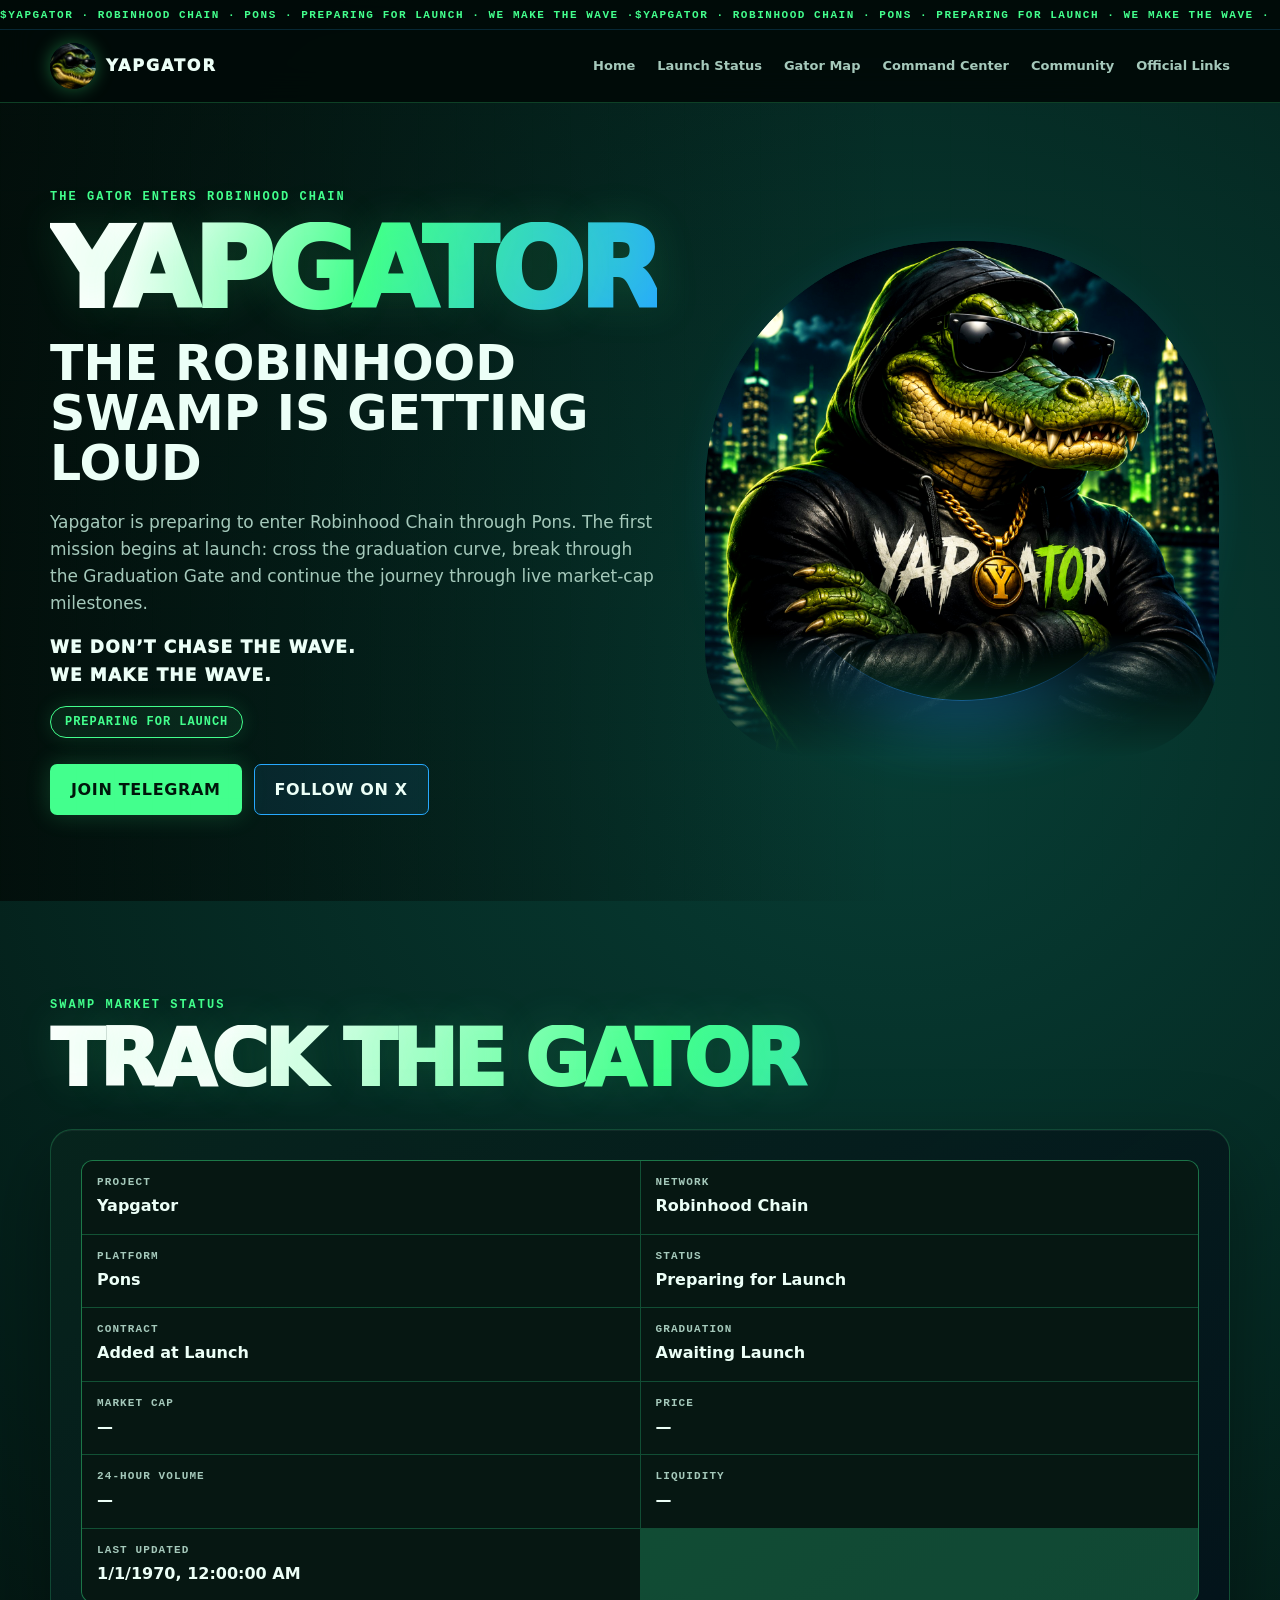
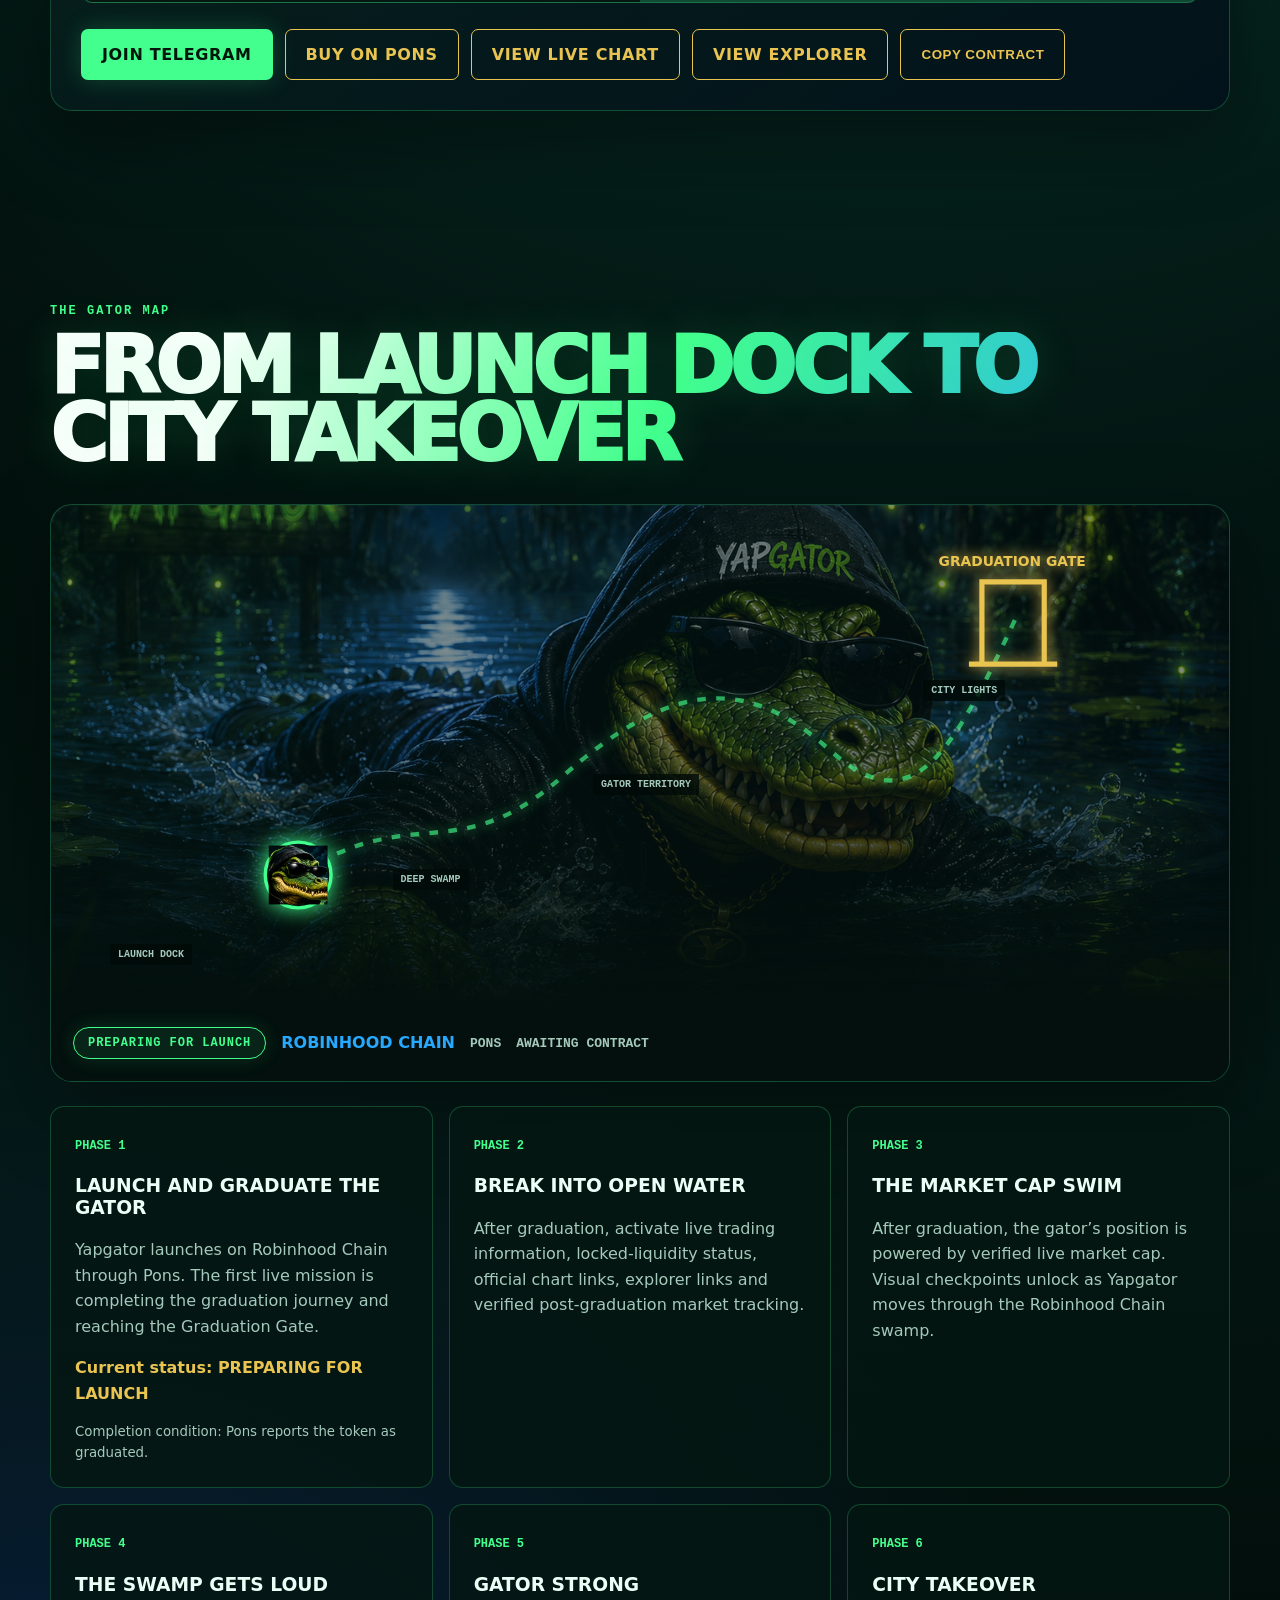
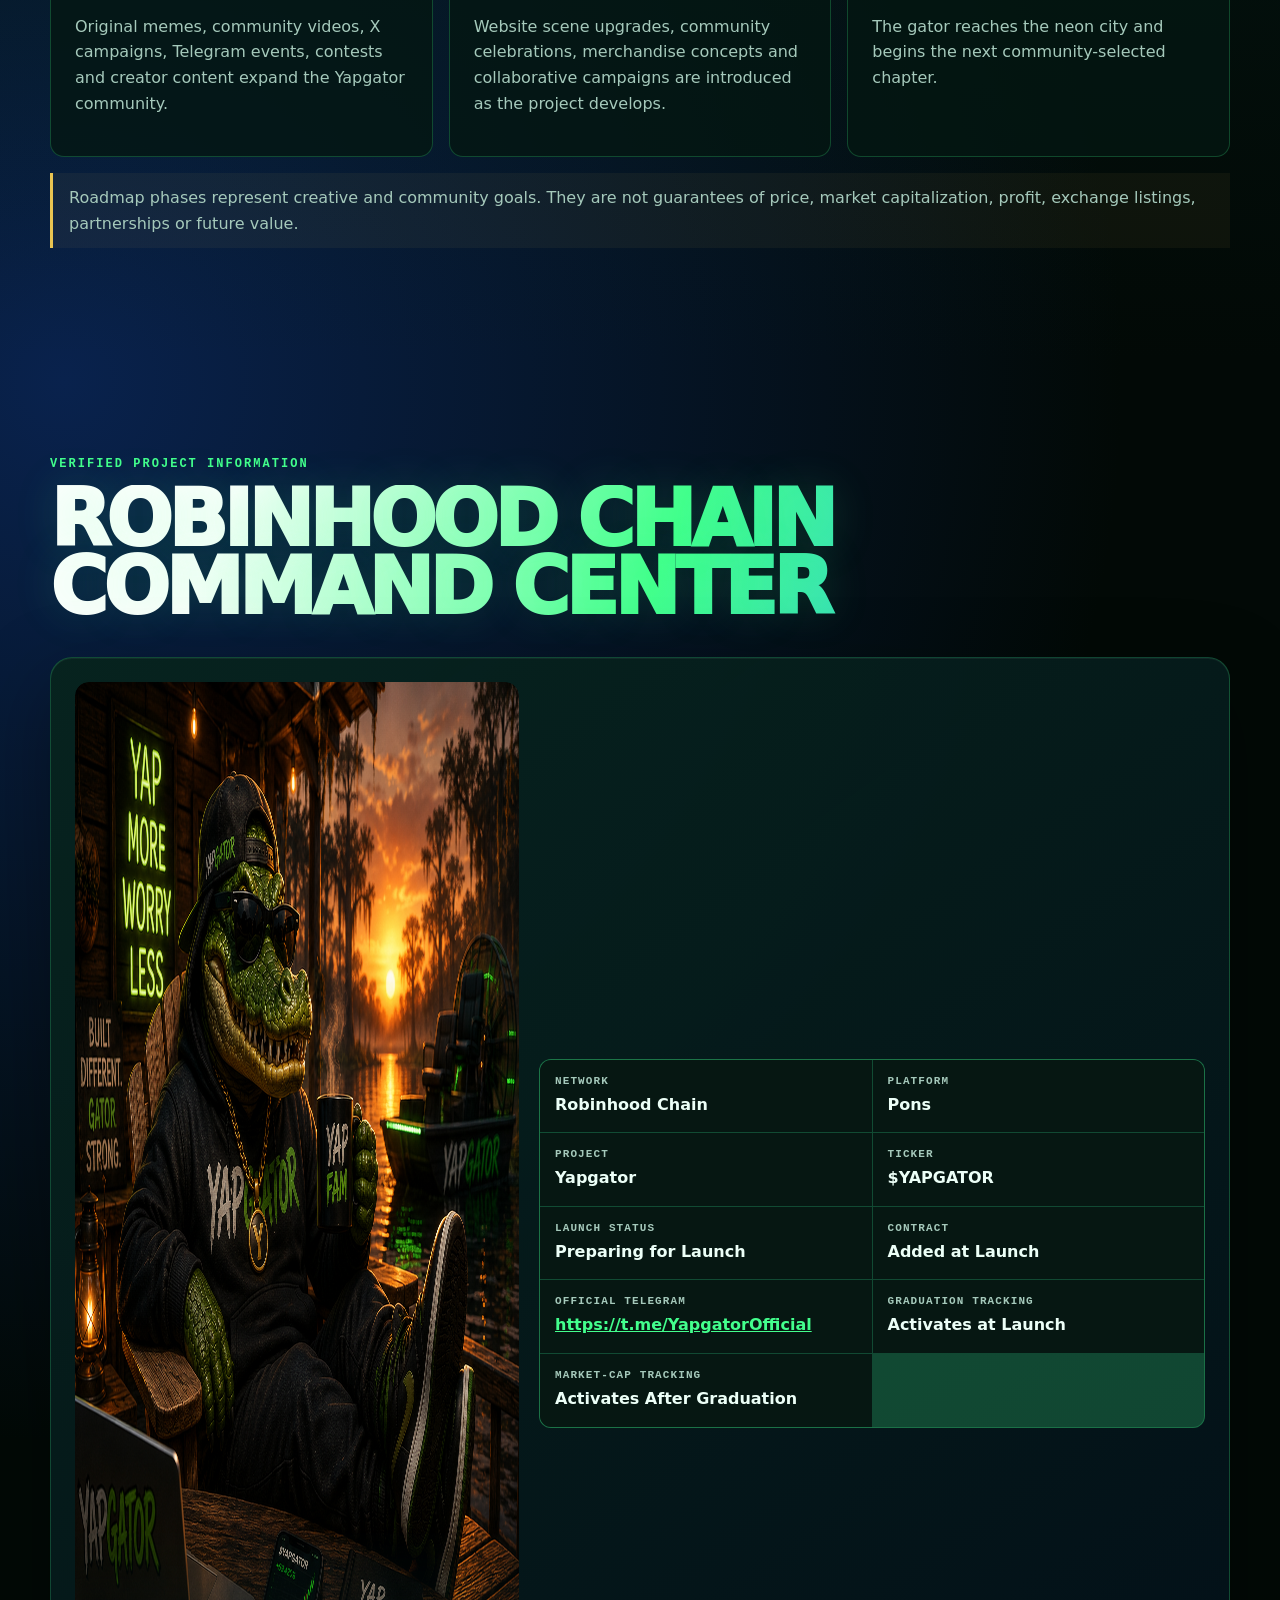
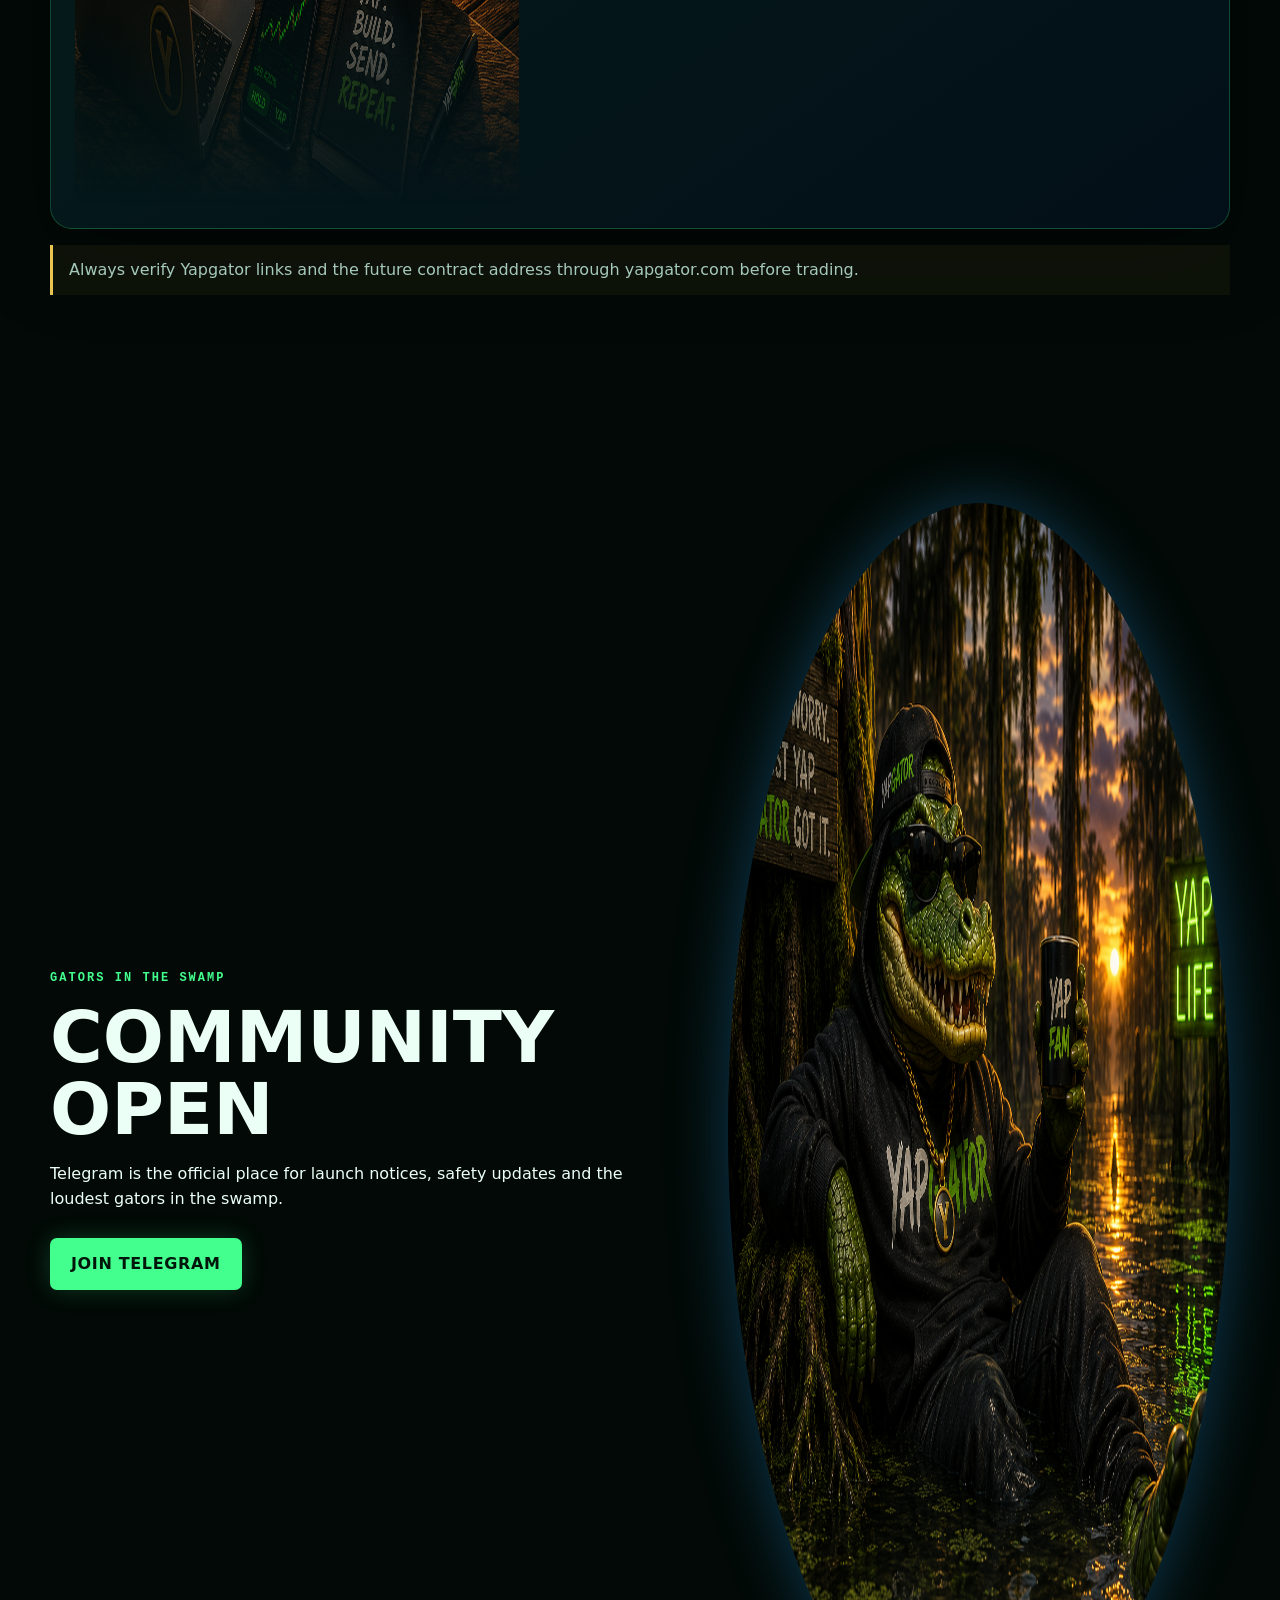
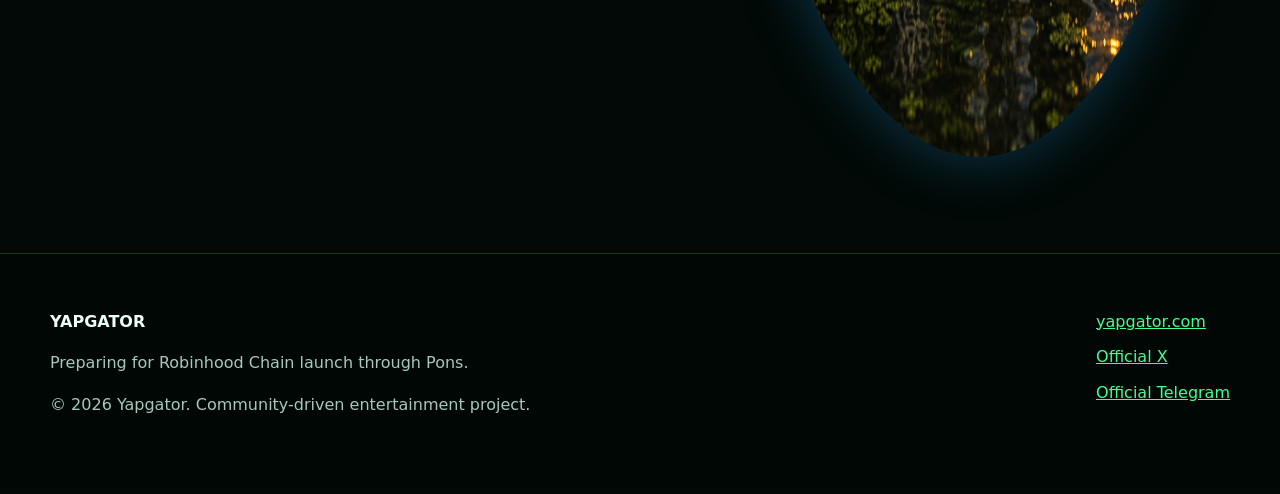
==== index.html @ 6e5875f8 "Prepare Yapgator for Robinhood Chain launch" ====
<!doctype html>
<html lang="en">
<head>
  <meta charset="utf-8">
  <meta name="viewport" content="width=device-width,initial-scale=1,viewport-fit=cover">
  <title>YAPGATOR | Preparing for Robinhood Chain</title>
  <meta name="description" content="Yapgator is preparing to enter Robinhood Chain through Pons. Join the official community and track launch status at yapgator.com.">
  <meta name="theme-color" content="#03130f">
  <link rel="canonical" href="https://yapgator.com/">
  <meta property="og:title" content="YAPGATOR | The Robinhood Swamp Is Getting Loud">
  <meta property="og:description" content="Preparing for Robinhood Chain launch through Pons.">
  <meta property="og:url" content="https://yapgator.com/">
  <meta property="og:image" content="https://yapgator.com/assets/images/yapgator-hero.jpg">
  <meta property="og:type" content="website">
  <meta name="twitter:card" content="summary_large_image">
  <meta name="twitter:image" content="https://yapgator.com/assets/images/yapgator-hero.jpg">
  <link rel="icon" href="assets/images/app-icon-192.png" sizes="192x192">
  <link rel="apple-touch-icon" href="assets/images/apple-touch-icon.png">
  <link rel="manifest" href="site.webmanifest">
  <link rel="stylesheet" href="assets/css/styles.css?v=20">
  <script type="application/ld+json">{"@context":"https://schema.org","@type":"WebSite","name":"Yapgator","url":"https://yapgator.com/","sameAs":["https://x.com/YAPGAT0R","https://t.me/YapgatorOfficial"]}</script>
</head>
<body>
  <a class="skip-link" href="#main">Skip to content</a>
  <header class="site-header">
    <div class="ticker" aria-hidden="true"><span>$YAPGATOR · ROBINHOOD CHAIN · PONS · PREPARING FOR LAUNCH · WE MAKE THE WAVE · </span><span>$YAPGATOR · ROBINHOOD CHAIN · PONS · PREPARING FOR LAUNCH · WE MAKE THE WAVE · </span></div>
    <nav class="nav shell" aria-label="Primary navigation">
      <a class="brand" href="#home"><img src="assets/images/app-icon-192.png" width="46" height="46" alt=""><span>YAPGATOR</span></a>
      <button class="menu-toggle" type="button" aria-controls="menu" aria-expanded="false"><span></span><span></span><span></span><b class="sr-only">Menu</b></button>
      <div class="nav-links" id="menu">
        <a href="#home">Home</a><a href="#launch-status">Launch Status</a><a href="#gator-map">Gator Map</a><a href="#command-center">Command Center</a><a href="#community">Community</a><a href="#official-links">Official Links</a>
      </div>
    </nav>
  </header>

  <main id="main">
    <section class="hero" id="home">
      <div class="shell hero-grid">
        <div class="hero-copy reveal">
          <p class="eyebrow">THE GATOR ENTERS ROBINHOOD CHAIN</p>
          <h1>YAPGATOR</h1>
          <h2>THE ROBINHOOD SWAMP IS GETTING LOUD</h2>
          <p>Yapgator is preparing to enter Robinhood Chain through Pons. The first mission begins at launch: cross the graduation curve, break through the Graduation Gate and continue the journey through live market-cap milestones.</p>
          <p class="tagline">WE DON’T CHASE THE WAVE.<br>WE MAKE THE WAVE.</p>
          <span class="status-badge">PREPARING FOR LAUNCH</span>
          <div class="actions"><a class="button primary" data-link="telegramPublicUrl">JOIN TELEGRAM</a><a class="button secondary" data-link="xUrl">FOLLOW ON X</a></div>
        </div>
        <figure class="hero-art reveal"><div class="halo"></div><img src="assets/images/yapgator-hero.jpg" width="1536" height="1536" alt="Yapgator mascot in a neon nighttime swamp"></figure>
      </div>
    </section>

    <section class="section" id="launch-status">
      <div class="shell">
        <div class="section-title"><p class="eyebrow">SWAMP MARKET STATUS</p><h2>TRACK THE GATOR</h2></div>
        <div class="market-panel panel">
          <dl class="data-grid">
            <div><dt>Project</dt><dd data-value="projectName">Yapgator</dd></div><div><dt>Network</dt><dd data-value="networkName">Robinhood Chain</dd></div>
            <div><dt>Platform</dt><dd data-value="platformName">Pons</dd></div><div><dt>Status</dt><dd data-market="status">Preparing for Launch</dd></div>
            <div><dt>Contract</dt><dd data-market="contract">Added at Launch</dd></div><div><dt>Graduation</dt><dd data-market="graduation">Awaiting Launch</dd></div>
            <div><dt>Market Cap</dt><dd data-market="marketCap">—</dd></div><div><dt>Price</dt><dd data-market="price">—</dd></div>
            <div><dt>24-Hour Volume</dt><dd data-market="volume">—</dd></div><div><dt>Liquidity</dt><dd data-market="liquidity">—</dd></div>
            <div><dt>Last Updated</dt><dd data-market="updated">Pre-Launch Configuration</dd></div>
          </dl>
          <div class="actions"><a class="button primary" data-link="telegramPublicUrl">JOIN TELEGRAM</a><a class="button future" data-action="buy" hidden>BUY ON PONS</a><a class="button future" data-action="chart" hidden>VIEW LIVE CHART</a><a class="button future" data-action="explorer" hidden>VIEW EXPLORER</a><button class="button future" data-action="copy" hidden>COPY CONTRACT</button></div>
        </div>
      </div>
    </section>

    <section class="section map-section" id="gator-map">
      <div class="shell"><div class="section-title"><p class="eyebrow">THE GATOR MAP</p><h2>FROM LAUNCH DOCK TO CITY TAKEOVER</h2></div>
        <div class="journey panel" data-journey>
          <div class="journey-scene">
            <img src="assets/images/yapgator-roadmap.png" width="1402" height="1122" alt="Neon swamp route toward the city">
            <svg viewBox="0 0 1000 520" aria-label="Yapgator launch journey"><path class="route" data-route d="M75 420 C230 300 280 400 410 285 S625 170 720 255 S860 260 935 100"/><g class="traveler" data-gator><circle r="38"/><image href="assets/images/app-icon-192.png" x="-34" y="-34" width="68" height="68"/></g><g class="gate"><path d="M895 155V60h72v95M880 155h102"/><text x="930" y="42">GRADUATION GATE</text></g></svg>
            <div class="checkpoint dock">LAUNCH DOCK</div><div class="checkpoint deep">DEEP SWAMP</div><div class="checkpoint territory">GATOR TERRITORY</div><div class="checkpoint lights">CITY LIGHTS</div>
          </div>
          <div class="journey-status"><span class="status-badge" data-journey-status>PREPARING FOR LAUNCH</span><strong data-journey-mode>ROBINHOOD CHAIN</strong><span data-journey-platform>PONS</span><span data-journey-detail>AWAITING CONTRACT</span><span data-journey-updated></span></div>
        </div>
        <div class="roadmap-grid">
          <article><span>PHASE 1</span><h3>LAUNCH AND GRADUATE THE GATOR</h3><p>Yapgator launches on Robinhood Chain through Pons. The first live mission is completing the graduation journey and reaching the Graduation Gate.</p><b>Current status: PREPARING FOR LAUNCH</b><small>Completion condition: Pons reports the token as graduated.</small></article>
          <article><span>PHASE 2</span><h3>BREAK INTO OPEN WATER</h3><p>After graduation, activate live trading information, locked-liquidity status, official chart links, explorer links and verified post-graduation market tracking.</p></article>
          <article><span>PHASE 3</span><h3>THE MARKET CAP SWIM</h3><p>After graduation, the gator’s position is powered by verified live market cap. Visual checkpoints unlock as Yapgator moves through the Robinhood Chain swamp.</p></article>
          <article><span>PHASE 4</span><h3>THE SWAMP GETS LOUD</h3><p>Original memes, community videos, X campaigns, Telegram events, contests and creator content expand the Yapgator community.</p></article>
          <article><span>PHASE 5</span><h3>GATOR STRONG</h3><p>Website scene upgrades, community celebrations, merchandise concepts and collaborative campaigns are introduced as the project develops.</p></article>
          <article><span>PHASE 6</span><h3>CITY TAKEOVER</h3><p>The gator reaches the neon city and begins the next community-selected chapter.</p></article>
        </div>
        <p class="disclaimer">Roadmap phases represent creative and community goals. They are not guarantees of price, market capitalization, profit, exchange listings, partnerships or future value.</p>
      </div>
    </section>

    <section class="section" id="command-center"><div class="shell"><div class="section-title"><p class="eyebrow">VERIFIED PROJECT INFORMATION</p><h2>ROBINHOOD CHAIN COMMAND CENTER</h2></div>
      <div class="command panel"><img src="assets/images/yapgator-market.png" width="1402" height="1122" alt="Yapgator command center"><dl class="data-grid"><div><dt>Network</dt><dd>Robinhood Chain</dd></div><div><dt>Platform</dt><dd>Pons</dd></div><div><dt>Project</dt><dd>Yapgator</dd></div><div><dt>Ticker</dt><dd>$YAPGATOR</dd></div><div><dt>Launch Status</dt><dd>Preparing for Launch</dd></div><div><dt>Contract</dt><dd>Added at Launch</dd></div><div><dt>Official Telegram</dt><dd><a data-link="telegramPublicUrl">https://t.me/YapgatorOfficial</a></dd></div><div><dt>Graduation Tracking</dt><dd>Activates at Launch</dd></div><div><dt>Market-Cap Tracking</dt><dd>Activates After Graduation</dd></div></dl></div>
      <p class="security">Always verify Yapgator links and the future contract address through yapgator.com before trading.</p></div></section>

    <section class="section community" id="community"><div class="shell community-grid"><div><p class="eyebrow">GATORS IN THE SWAMP</p><h2 data-community-stat>COMMUNITY OPEN</h2><p>Telegram is the official place for launch notices, safety updates and the loudest gators in the swamp.</p><div class="actions"><a class="button primary" data-link="telegramPublicUrl">JOIN TELEGRAM</a></div></div><img src="assets/images/yapgator-community.png" width="1254" height="1254" alt="Yapgator community artwork"></div></section>
  </main>

  <footer id="official-links"><div class="shell footer-grid"><div><strong>YAPGATOR</strong><p>Preparing for Robinhood Chain launch through Pons.</p><p>© <span data-year></span> Yapgator. Community-driven entertainment project.</p></div><nav aria-label="Official links"><a href="https://yapgator.com">yapgator.com</a><a data-link="xUrl">Official X</a><a data-link="telegramPublicUrl">Official Telegram</a></nav></div></footer>
  <script src="assets/js/config.js?v=20"></script><script src="assets/js/app.js?v=20"></script>
</body>
</html>
---- assets/css/styles.css ----
:root{--ink:#ecfff7;--muted:#a5c9bb;--green:#43ff8d;--blue:#27a9ff;--gold:#e9c451;--night:#020906;--panel:rgba(5,27,21,.9);--line:rgba(67,255,141,.22);--max:1180px}*{box-sizing:border-box}html{scroll-behavior:smooth;scroll-padding-top:108px}body{margin:0;background:radial-gradient(circle at 70% 10%,#073e35 0,transparent 29%),radial-gradient(circle at 5% 52%,#09224d 0,transparent 28%),var(--night);color:var(--ink);font-family:Inter,ui-sans-serif,system-ui,-apple-system,Segoe UI,sans-serif;line-height:1.6;overflow-x:hidden}body:before{content:"";position:fixed;inset:0;pointer-events:none;opacity:.32;background-image:linear-gradient(rgba(39,169,255,.025) 1px,transparent 1px),linear-gradient(90deg,rgba(67,255,141,.025) 1px,transparent 1px);background-size:38px 38px}.shell{width:min(calc(100% - 40px),var(--max));margin-inline:auto}.skip-link{position:fixed;z-index:99;top:-100px;left:15px;background:var(--green);color:#00160b;padding:12px}.skip-link:focus{top:10px}.site-header{position:sticky;top:0;z-index:50;background:rgba(1,9,7,.92);backdrop-filter:blur(16px);border-bottom:1px solid var(--line)}.ticker{height:30px;display:flex;overflow:hidden;color:var(--green);font:700 11px/30px ui-monospace,monospace;letter-spacing:.14em;white-space:nowrap;border-bottom:1px solid rgba(39,169,255,.18)}.ticker span{min-width:max-content;animation:ticker 25s linear infinite}.nav{min-height:72px;display:flex;align-items:center;justify-content:space-between}.brand{display:flex;align-items:center;gap:10px;color:var(--ink);text-decoration:none;font-weight:950;letter-spacing:.12em}.brand img{border-radius:50%;box-shadow:0 0 18px rgba(67,255,141,.35)}.nav-links{display:flex;align-items:center;gap:22px}.nav-links a{color:var(--muted);font-size:13px;font-weight:800;text-decoration:none}.nav-links a:hover,.nav-links a:focus{color:var(--green)}.menu-toggle{display:none;background:none;border:0;padding:13px}.menu-toggle span{display:block;width:25px;height:2px;margin:5px;background:var(--green)}.hero{min-height:calc(100vh - 102px);display:grid;align-items:center;padding:72px 0;background:linear-gradient(90deg,rgba(2,9,6,.75),transparent 70%)}.hero-grid{display:grid;grid-template-columns:1.02fr .98fr;align-items:center;gap:48px}.hero h1,.section-title h2{margin:.15em 0;font-size:clamp(52px,9vw,110px);line-height:.88;letter-spacing:-.055em;font-weight:1000;background:linear-gradient(110deg,#fff 15%,var(--green) 52%,var(--blue));background-clip:text;color:transparent;text-shadow:0 0 44px rgba(67,255,141,.15)}.hero h2{font-size:clamp(25px,4vw,49px);line-height:1.02;margin:20px 0;max-width:760px}.hero p{max-width:710px;color:var(--muted);font-size:17px}.eyebrow{margin:0;color:var(--green)!important;font:900 12px/1.4 ui-monospace,monospace!important;letter-spacing:.17em}.tagline{font-weight:1000;color:var(--ink)!important;letter-spacing:.07em}.status-badge{display:inline-flex;padding:8px 14px;border:1px solid var(--green);border-radius:99px;color:var(--green);background:rgba(67,255,141,.08);font:900 12px ui-monospace,monospace;letter-spacing:.08em;box-shadow:0 0 20px rgba(67,255,141,.14)}.actions{display:flex;flex-wrap:wrap;gap:12px;margin-top:26px}.button{min-height:48px;display:inline-flex;align-items:center;justify-content:center;padding:12px 20px;border-radius:7px;border:1px solid var(--line);font-weight:900;letter-spacing:.04em;text-decoration:none;cursor:pointer}.primary{background:var(--green);color:#00160b;box-shadow:0 0 24px rgba(67,255,141,.2)}.secondary{color:var(--ink);border-color:var(--blue);background:rgba(39,169,255,.1)}.future{color:var(--gold);border-color:var(--gold);background:transparent}.hero-art{position:relative;margin:0}.hero-art img{position:relative;width:100%;height:auto;aspect-ratio:1;border-radius:48% 48% 20% 20%;object-fit:cover;mask-image:linear-gradient(#000 76%,transparent);filter:saturate(1.08) contrast(1.05)}.halo{position:absolute;inset:12%;border:1px solid var(--blue);border-radius:50%;box-shadow:0 0 80px var(--blue),inset 0 0 60px rgba(67,255,141,.2);animation:pulse 4s ease-in-out infinite}.section{padding:96px 0}.section-title{margin-bottom:35px}.section-title h2{font-size:clamp(38px,7vw,78px)}.panel{background:linear-gradient(145deg,rgba(7,36,29,.94),rgba(3,17,27,.9));border:1px solid var(--line);border-radius:22px;box-shadow:0 28px 80px rgba(0,0,0,.35),inset 0 1px rgba(255,255,255,.05)}.market-panel{padding:30px}.data-grid{margin:0;display:grid;grid-template-columns:repeat(2,1fr);gap:1px;background:var(--line);border:1px solid var(--line);border-radius:12px;overflow:hidden}.data-grid div{padding:15px;background:#061712;min-width:0}.data-grid dt{color:var(--muted);font:700 11px ui-monospace,monospace;text-transform:uppercase;letter-spacing:.1em}.data-grid dd{margin:5px 0 0;font-weight:850;overflow-wrap:anywhere}.data-grid a{color:var(--green)}.map-section{background:linear-gradient(180deg,transparent,rgba(5,34,29,.55),transparent)}.journey{overflow:hidden}.journey-scene{position:relative;min-height:500px}.journey-scene>img{position:absolute;width:100%;height:100%;object-fit:cover;opacity:.5}.journey-scene:after{content:"";position:absolute;inset:0;background:linear-gradient(transparent 45%,#03100d)}.journey svg{position:absolute;z-index:2;inset:5%;width:90%;height:90%;overflow:visible}.route{fill:none;stroke:rgba(67,255,141,.62);stroke-width:5;stroke-dasharray:10 12;filter:drop-shadow(0 0 7px var(--green))}.traveler{transition:transform 1.2s cubic-bezier(.2,.8,.2,1);animation:idle 3.5s ease-in-out infinite;filter:drop-shadow(0 0 12px var(--green))}.traveler circle{fill:#031812;stroke:var(--green);stroke-width:4}.gate{fill:none;stroke:var(--gold);stroke-width:6;filter:drop-shadow(0 0 8px var(--gold))}.gate text{fill:var(--gold);stroke:none;text-anchor:middle;font-size:16px;font-weight:900}.journey[data-mode=graduated] .gate{animation:celebrate 1.5s infinite alternate}.checkpoint{position:absolute;z-index:3;padding:5px 8px;background:rgba(0,10,8,.8);color:var(--muted);font:700 10px ui-monospace,monospace}.dock{left:5%;bottom:8%}.deep{left:29%;bottom:23%}.territory{left:46%;bottom:42%}.lights{right:19%;top:35%}.journey-status{position:relative;z-index:4;display:flex;flex-wrap:wrap;align-items:center;gap:15px;padding:22px;background:#03100d}.journey-status strong{color:var(--blue)}.journey-status span:not(.status-badge){color:var(--muted);font:700 13px ui-monospace,monospace}.roadmap-grid{display:grid;grid-template-columns:repeat(3,1fr);gap:16px;margin-top:24px}.roadmap-grid article{padding:24px;background:rgba(4,23,18,.8);border:1px solid var(--line);border-radius:14px}.roadmap-grid span{color:var(--green);font:900 12px ui-monospace,monospace}.roadmap-grid h3{line-height:1.15}.roadmap-grid p,.roadmap-grid small{display:block;color:var(--muted)}.roadmap-grid b{display:block;color:var(--gold);margin:14px 0}.disclaimer,.security{color:var(--muted);border-left:3px solid var(--gold);padding:12px 16px;background:rgba(233,196,81,.05)}.command{display:grid;grid-template-columns:.8fr 1.2fr;gap:20px;padding:24px;align-items:center}.command>img{width:100%;border-radius:14px;mask-image:linear-gradient(#000 75%,transparent)}.community-grid{display:grid;grid-template-columns:1fr .8fr;align-items:center;gap:50px}.community h2{font-size:clamp(35px,7vw,72px);line-height:1;margin:.2em 0}.community img{width:100%;border-radius:50%;filter:drop-shadow(0 0 30px rgba(39,169,255,.3))}footer{padding:55px 0 calc(55px + env(safe-area-inset-bottom));border-top:1px solid var(--line);background:#010705}.footer-grid{display:flex;justify-content:space-between;gap:30px}.footer-grid p{color:var(--muted)}footer nav{display:flex;flex-direction:column;gap:10px}footer a{color:var(--green)}.reveal{opacity:0;transform:translateY(22px);transition:.7s ease}.reveal.visible{opacity:1;transform:none}.sr-only{position:absolute;width:1px;height:1px;overflow:hidden;clip:rect(0,0,0,0)}@keyframes ticker{to{transform:translateX(-100%)}}@keyframes pulse{50%{transform:scale(1.04);opacity:.65}}@keyframes idle{50%{translate:0 -8px;rotate:2deg}}@keyframes celebrate{to{filter:drop-shadow(0 0 20px var(--green)) drop-shadow(0 0 26px var(--gold))}}
@media(max-width:860px){.shell{width:min(calc(100% - 30px),var(--max))}.menu-toggle{display:block}.nav-links{position:absolute;display:none;top:102px;left:0;right:0;padding:18px 20px;background:#03130f;border-bottom:1px solid var(--line);flex-direction:column;align-items:stretch}.nav-links.open{display:flex}.nav-links a{padding:10px}.hero{padding:55px 0}.hero-grid,.command,.community-grid{grid-template-columns:1fr}.hero-art{order:-1;max-width:520px;margin:auto}.roadmap-grid{grid-template-columns:repeat(2,1fr)}.journey-scene{min-height:390px}.command>img{max-height:330px;object-fit:cover}.footer-grid{flex-direction:column}}
@media(max-width:520px){html{scroll-padding-top:98px}.ticker{height:26px;line-height:26px}.nav{min-height:66px}.nav-links{top:92px}.section{padding:68px 0}.hero{min-height:auto;padding-top:30px}.hero-copy h1{font-size:clamp(49px,17vw,75px)}.hero-copy h2{font-size:27px}.hero-copy p{font-size:15px}.hero-art{width:92%}.actions{flex-direction:column}.button{width:100%}.market-panel{padding:15px}.data-grid{grid-template-columns:1fr}.journey-scene{min-height:300px}.journey svg{inset:7% 2%;width:96%;height:86%}.checkpoint{display:none}.journey-status{align-items:flex-start;flex-direction:column}.roadmap-grid{grid-template-columns:1fr}.roadmap-grid article{padding:19px}.command{padding:14px}.footer-grid{font-size:14px}}
@media(prefers-reduced-motion:reduce){*,*:before,*:after{scroll-behavior:auto!important;animation:none!important;transition:none!important}.reveal{opacity:1;transform:none}}
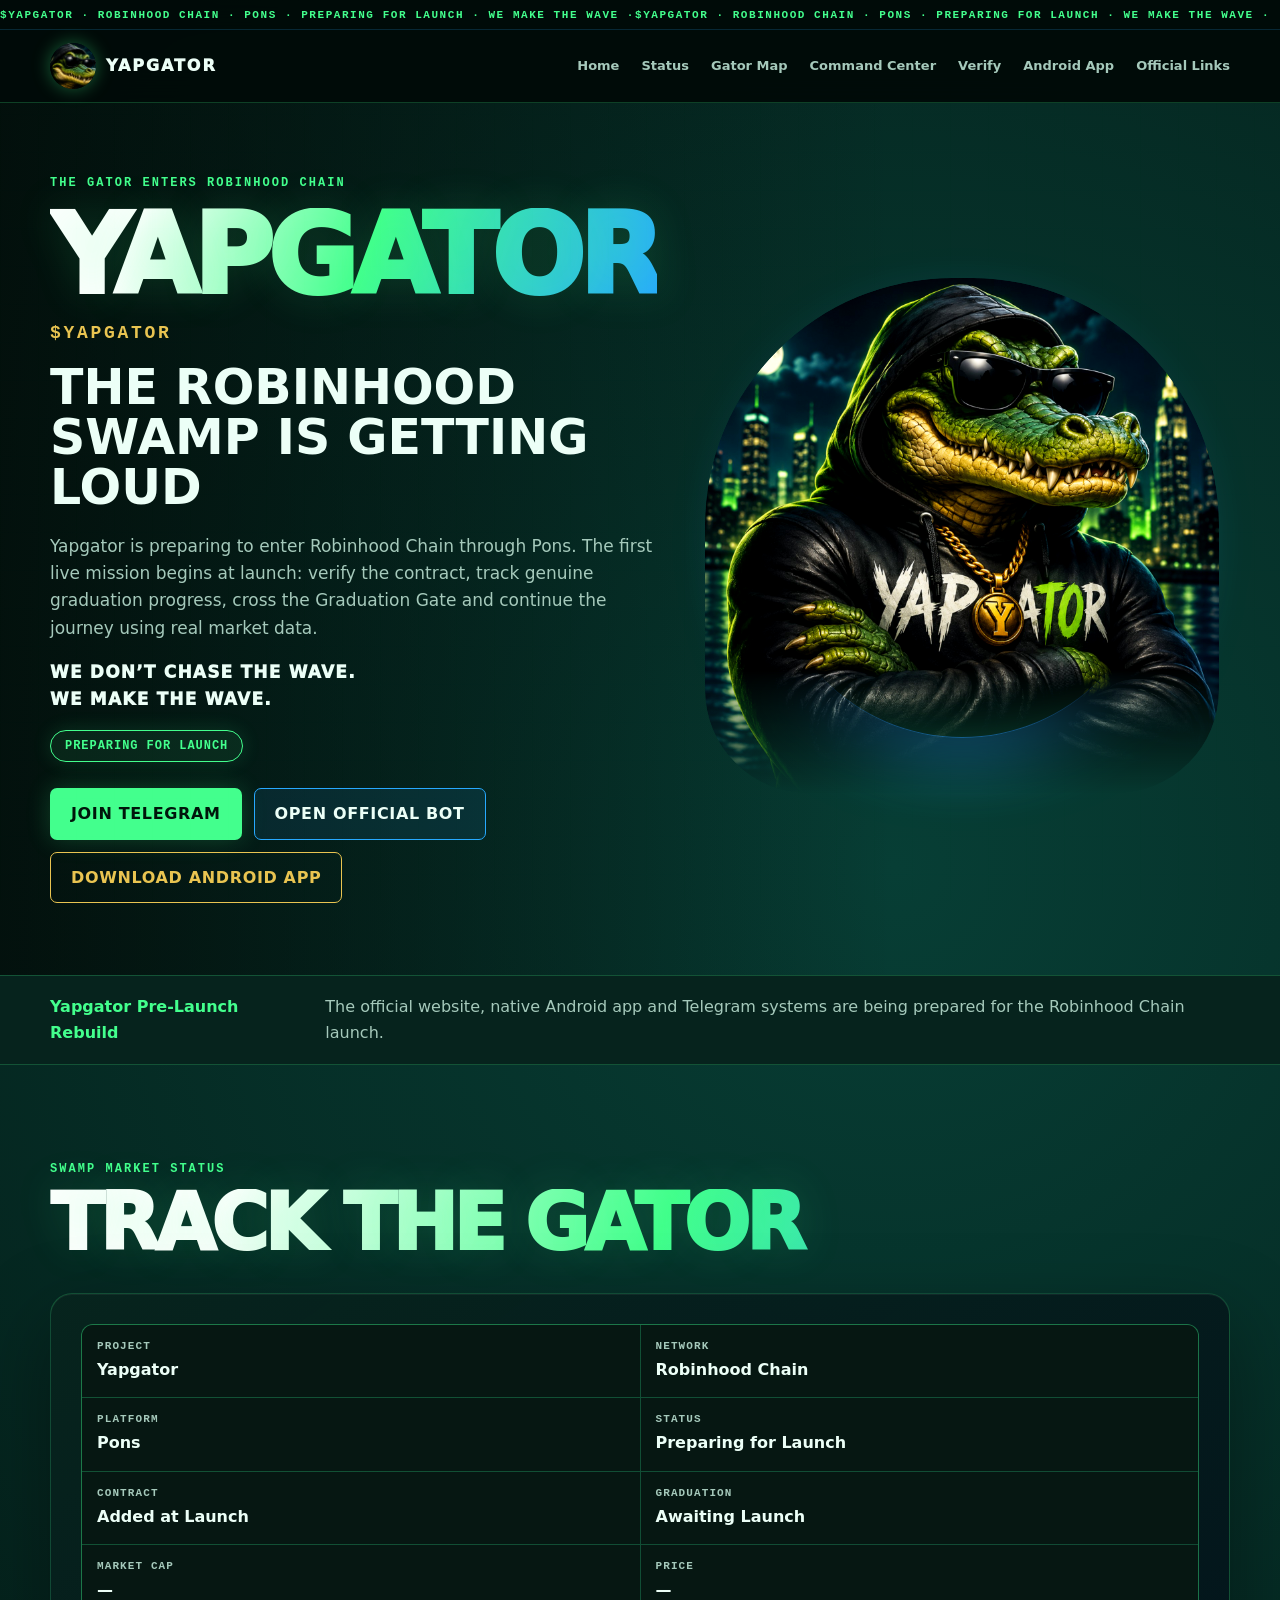
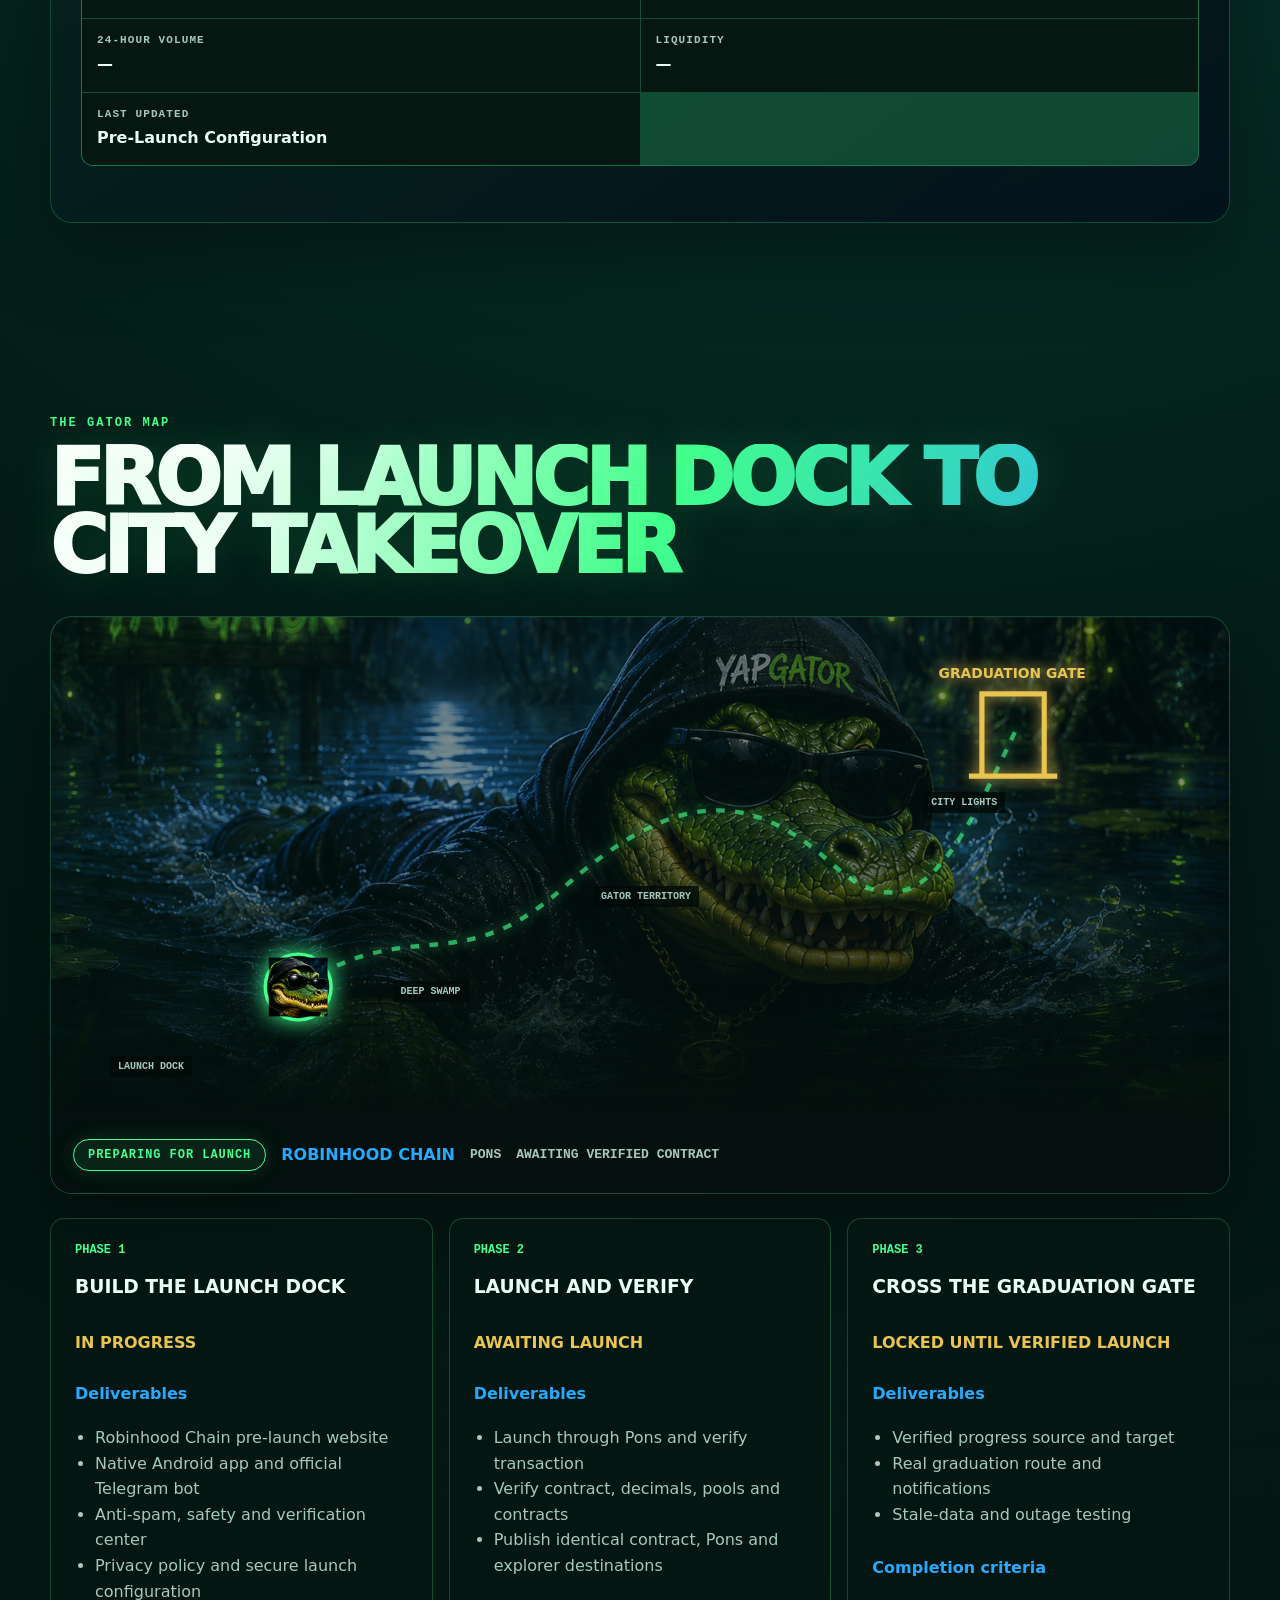
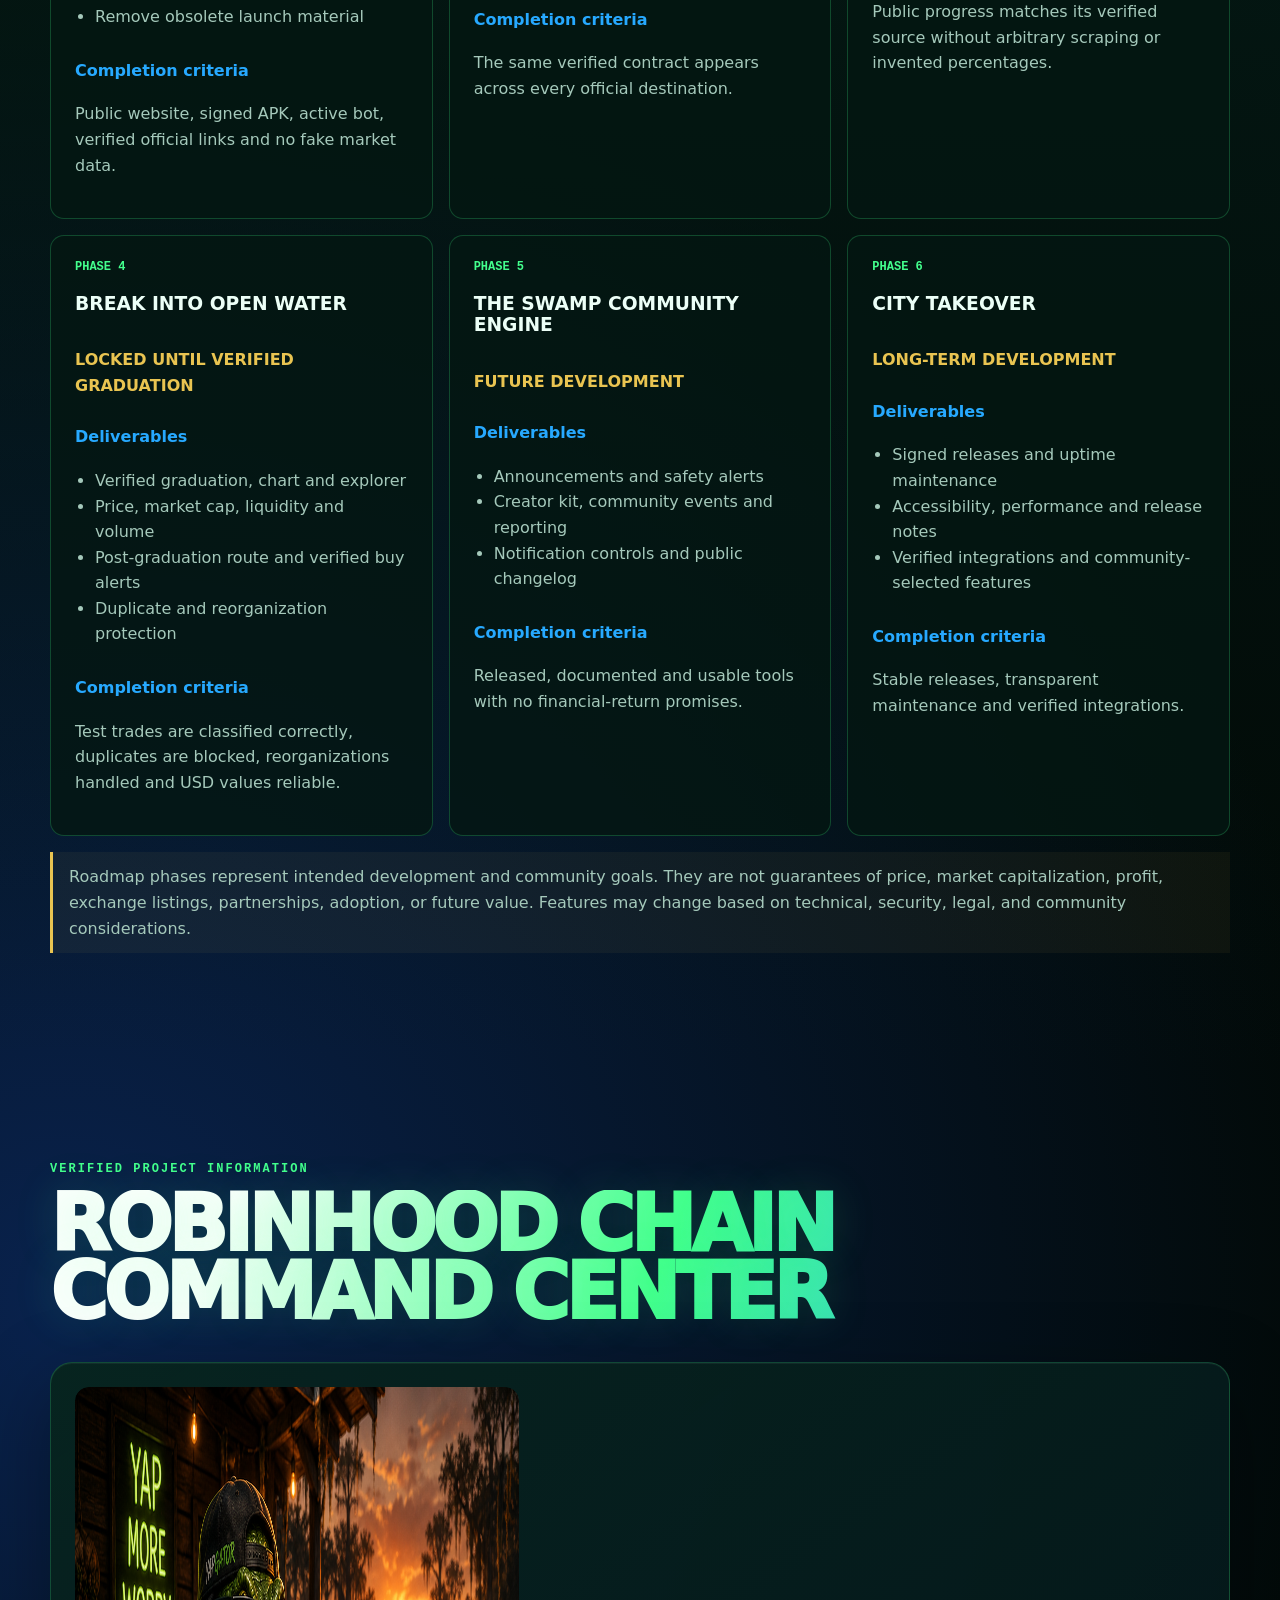
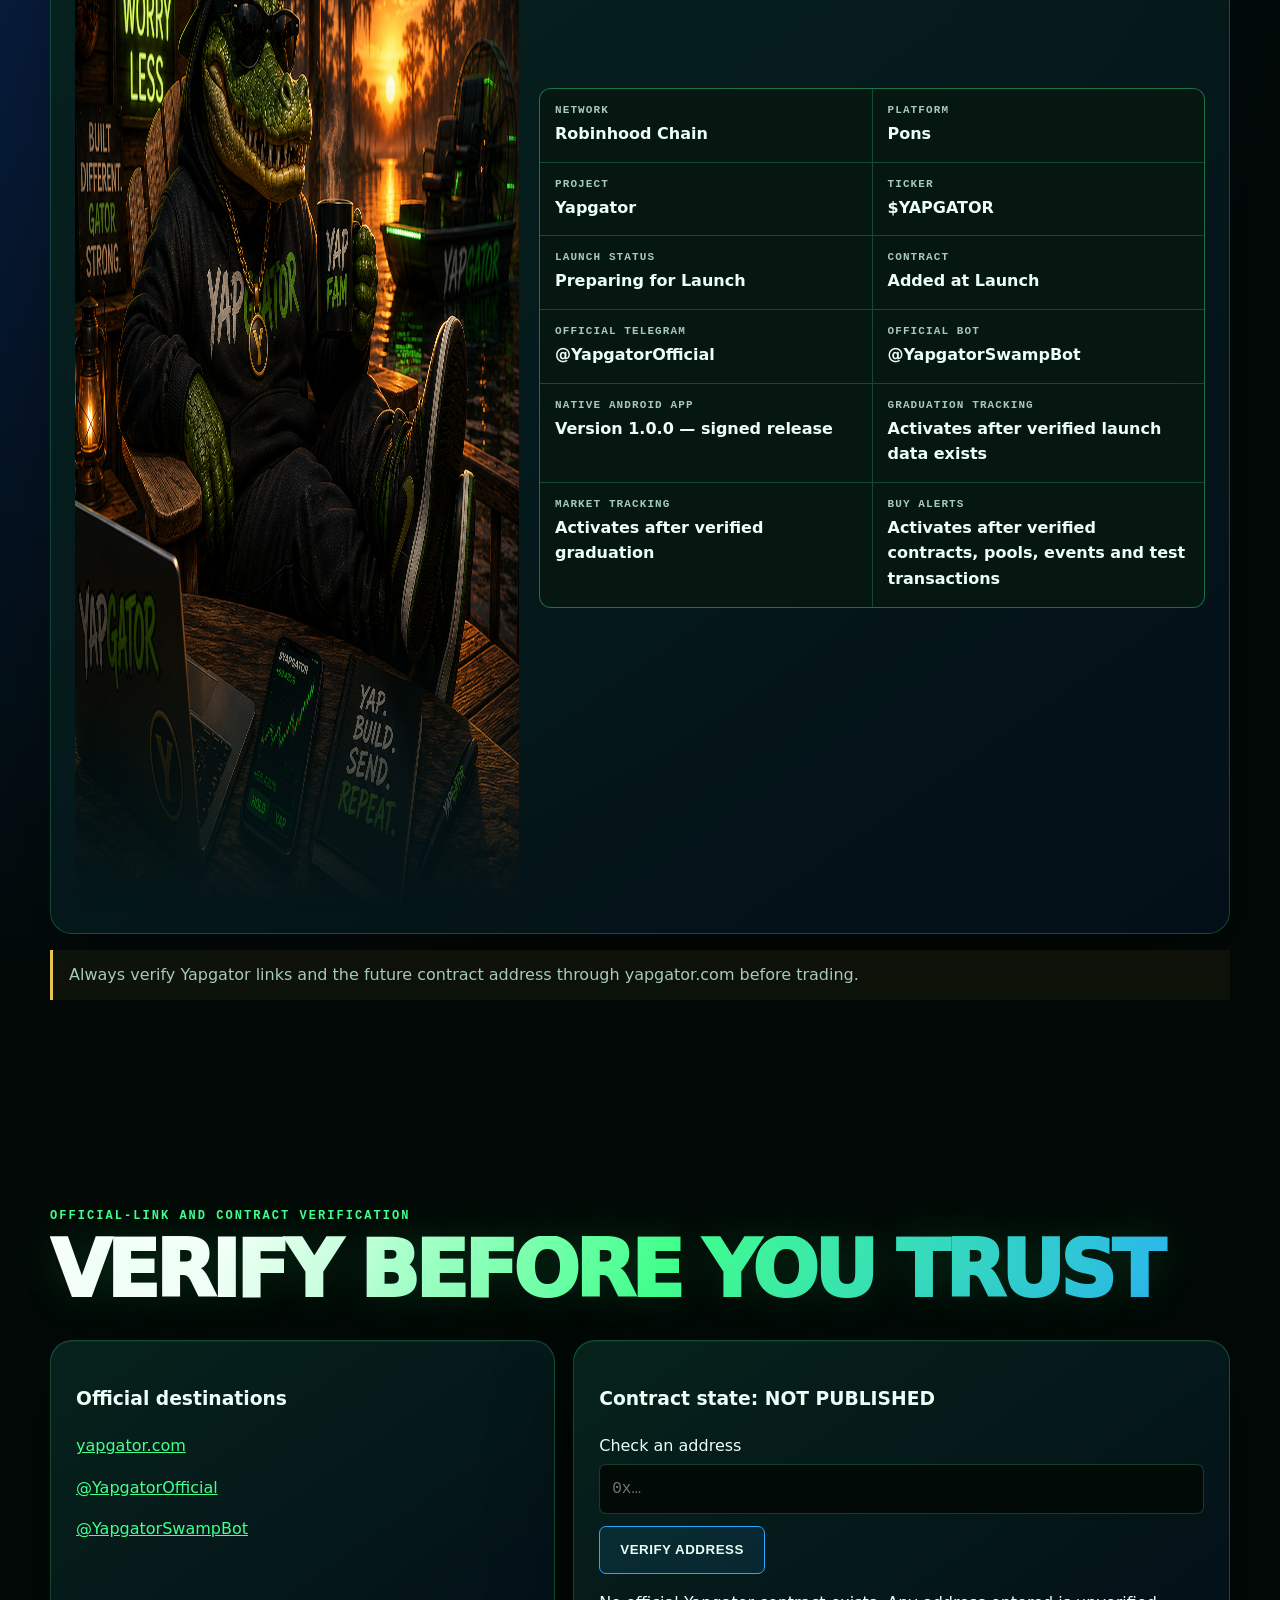
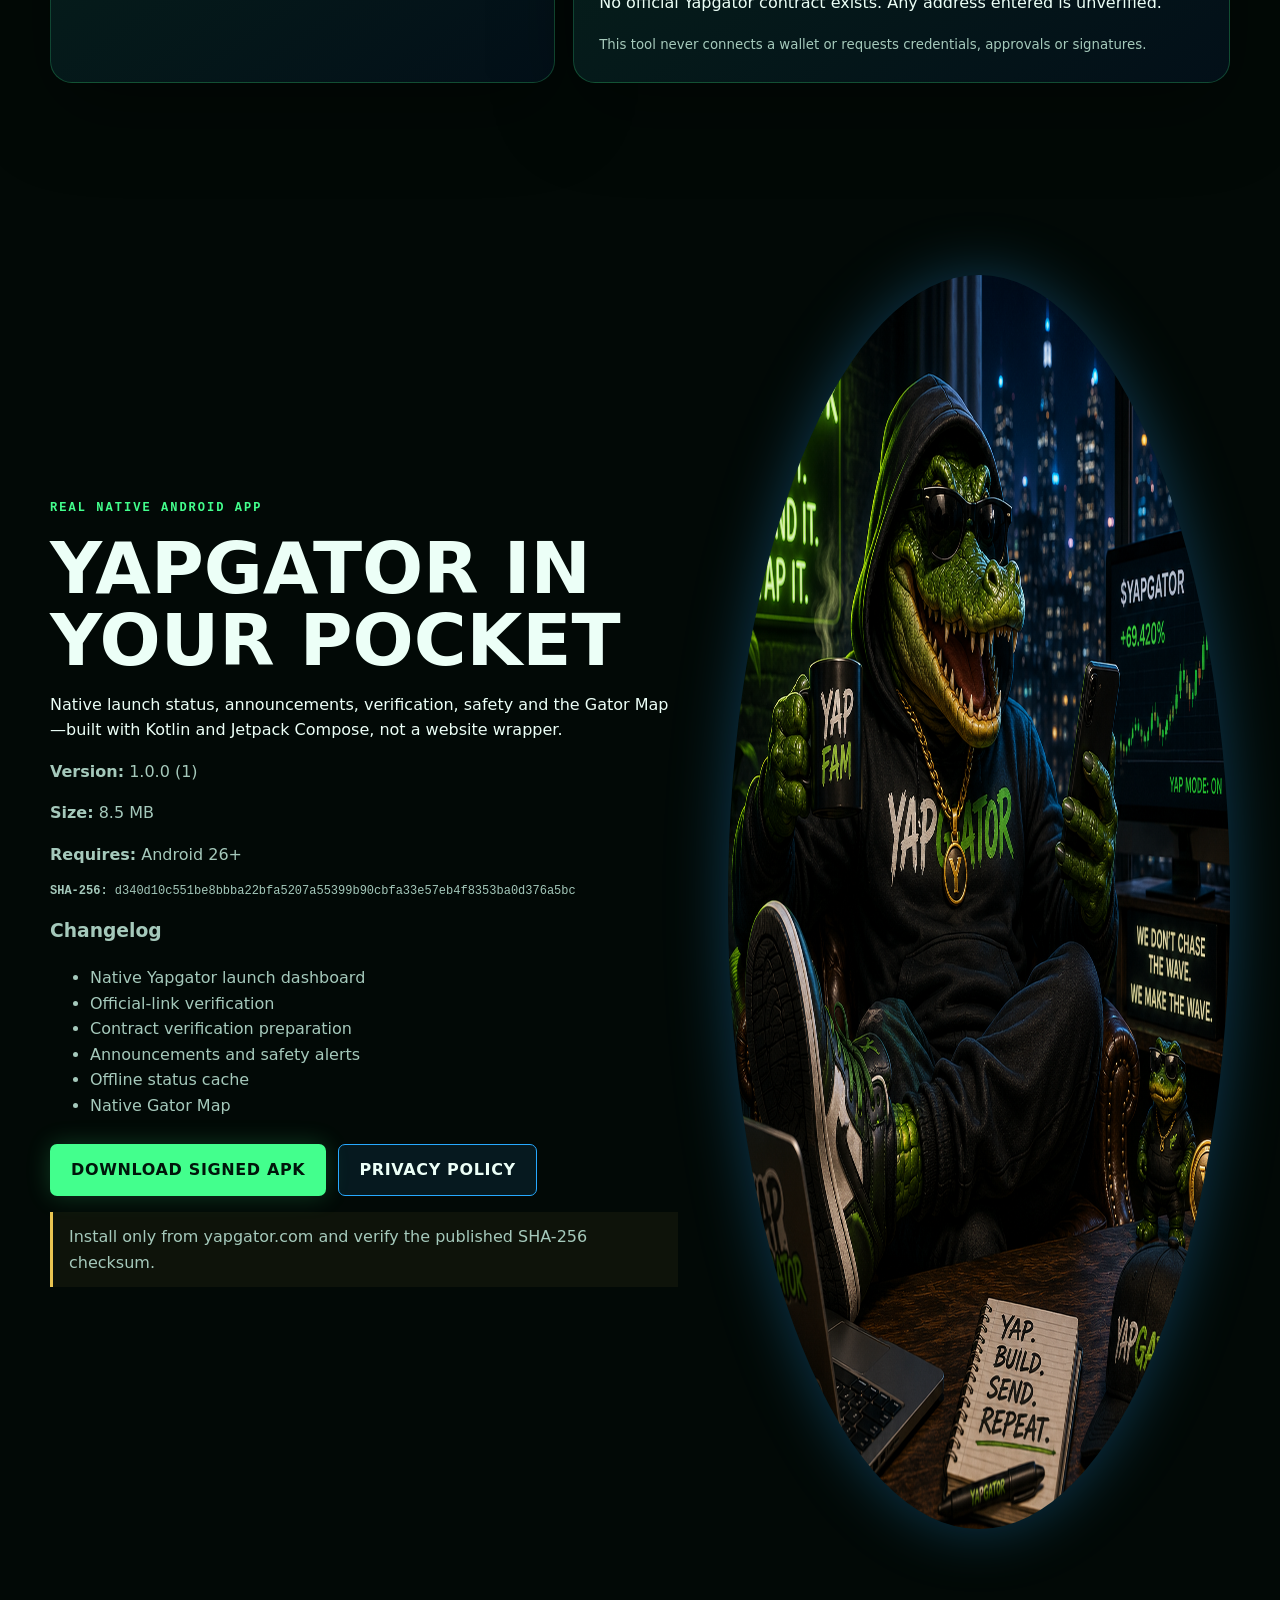
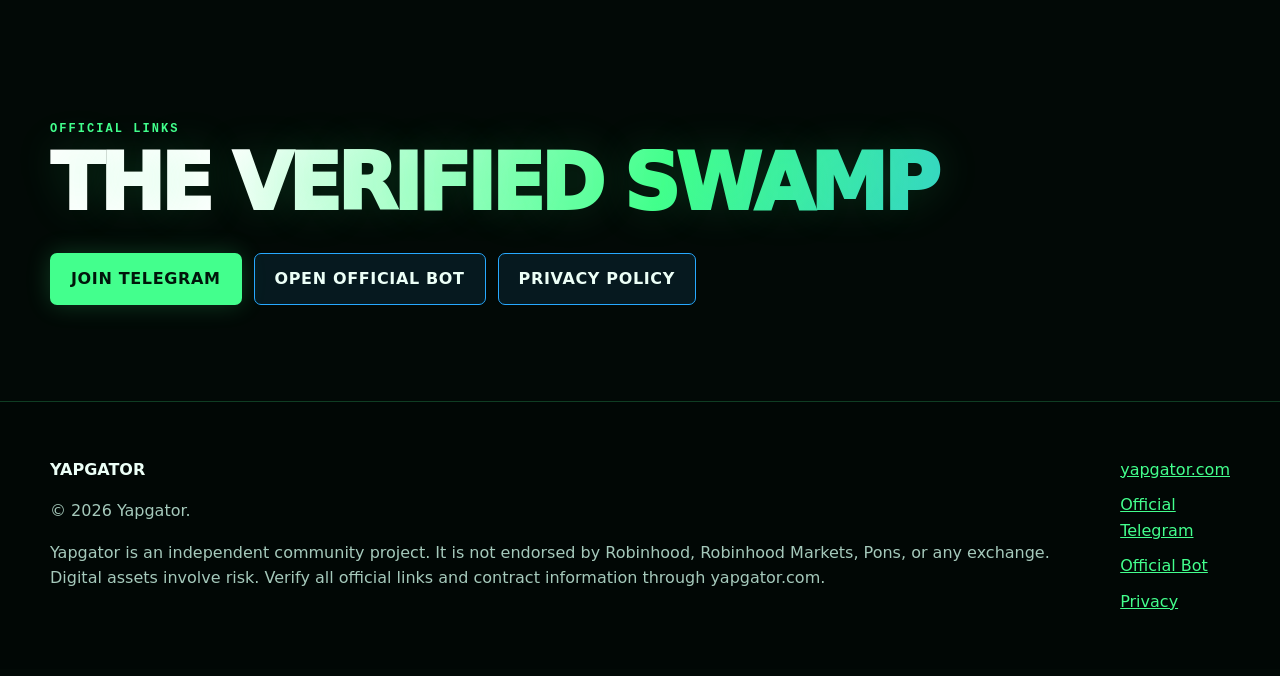
==== commit b19648e9: "Complete Yapgator native app and Robinhood Chain prelaunch upgrade" ====
--- a/index.html
+++ b/index.html
@@ -1,101 +1,12 @@
-<!doctype html>
-<html lang="en">
-<head>
-  <meta charset="utf-8">
-  <meta name="viewport" content="width=device-width,initial-scale=1,viewport-fit=cover">
-  <title>YAPGATOR | Preparing for Robinhood Chain</title>
-  <meta name="description" content="Yapgator is preparing to enter Robinhood Chain through Pons. Join the official community and track launch status at yapgator.com.">
-  <meta name="theme-color" content="#03130f">
-  <link rel="canonical" href="https://yapgator.com/">
-  <meta property="og:title" content="YAPGATOR | The Robinhood Swamp Is Getting Loud">
-  <meta property="og:description" content="Preparing for Robinhood Chain launch through Pons.">
-  <meta property="og:url" content="https://yapgator.com/">
-  <meta property="og:image" content="https://yapgator.com/assets/images/yapgator-hero.jpg">
-  <meta property="og:type" content="website">
-  <meta name="twitter:card" content="summary_large_image">
-  <meta name="twitter:image" content="https://yapgator.com/assets/images/yapgator-hero.jpg">
-  <link rel="icon" href="assets/images/app-icon-192.png" sizes="192x192">
-  <link rel="apple-touch-icon" href="assets/images/apple-touch-icon.png">
-  <link rel="manifest" href="site.webmanifest">
-  <link rel="stylesheet" href="assets/css/styles.css?v=20">
-  <script type="application/ld+json">{"@context":"https://schema.org","@type":"WebSite","name":"Yapgator","url":"https://yapgator.com/","sameAs":["https://x.com/YAPGAT0R","https://t.me/YapgatorOfficial"]}</script>
-</head>
-<body>
-  <a class="skip-link" href="#main">Skip to content</a>
-  <header class="site-header">
-    <div class="ticker" aria-hidden="true"><span>$YAPGATOR · ROBINHOOD CHAIN · PONS · PREPARING FOR LAUNCH · WE MAKE THE WAVE · </span><span>$YAPGATOR · ROBINHOOD CHAIN · PONS · PREPARING FOR LAUNCH · WE MAKE THE WAVE · </span></div>
-    <nav class="nav shell" aria-label="Primary navigation">
-      <a class="brand" href="#home"><img src="assets/images/app-icon-192.png" width="46" height="46" alt=""><span>YAPGATOR</span></a>
-      <button class="menu-toggle" type="button" aria-controls="menu" aria-expanded="false"><span></span><span></span><span></span><b class="sr-only">Menu</b></button>
-      <div class="nav-links" id="menu">
-        <a href="#home">Home</a><a href="#launch-status">Launch Status</a><a href="#gator-map">Gator Map</a><a href="#command-center">Command Center</a><a href="#community">Community</a><a href="#official-links">Official Links</a>
-      </div>
-    </nav>
-  </header>
-
-  <main id="main">
-    <section class="hero" id="home">
-      <div class="shell hero-grid">
-        <div class="hero-copy reveal">
-          <p class="eyebrow">THE GATOR ENTERS ROBINHOOD CHAIN</p>
-          <h1>YAPGATOR</h1>
-          <h2>THE ROBINHOOD SWAMP IS GETTING LOUD</h2>
-          <p>Yapgator is preparing to enter Robinhood Chain through Pons. The first mission begins at launch: cross the graduation curve, break through the Graduation Gate and continue the journey through live market-cap milestones.</p>
-          <p class="tagline">WE DON’T CHASE THE WAVE.<br>WE MAKE THE WAVE.</p>
-          <span class="status-badge">PREPARING FOR LAUNCH</span>
-          <div class="actions"><a class="button primary" data-link="telegramPublicUrl">JOIN TELEGRAM</a><a class="button secondary" data-link="xUrl">FOLLOW ON X</a></div>
-        </div>
-        <figure class="hero-art reveal"><div class="halo"></div><img src="assets/images/yapgator-hero.jpg" width="1536" height="1536" alt="Yapgator mascot in a neon nighttime swamp"></figure>
-      </div>
-    </section>
-
-    <section class="section" id="launch-status">
-      <div class="shell">
-        <div class="section-title"><p class="eyebrow">SWAMP MARKET STATUS</p><h2>TRACK THE GATOR</h2></div>
-        <div class="market-panel panel">
-          <dl class="data-grid">
-            <div><dt>Project</dt><dd data-value="projectName">Yapgator</dd></div><div><dt>Network</dt><dd data-value="networkName">Robinhood Chain</dd></div>
-            <div><dt>Platform</dt><dd data-value="platformName">Pons</dd></div><div><dt>Status</dt><dd data-market="status">Preparing for Launch</dd></div>
-            <div><dt>Contract</dt><dd data-market="contract">Added at Launch</dd></div><div><dt>Graduation</dt><dd data-market="graduation">Awaiting Launch</dd></div>
-            <div><dt>Market Cap</dt><dd data-market="marketCap">—</dd></div><div><dt>Price</dt><dd data-market="price">—</dd></div>
-            <div><dt>24-Hour Volume</dt><dd data-market="volume">—</dd></div><div><dt>Liquidity</dt><dd data-market="liquidity">—</dd></div>
-            <div><dt>Last Updated</dt><dd data-market="updated">Pre-Launch Configuration</dd></div>
-          </dl>
-          <div class="actions"><a class="button primary" data-link="telegramPublicUrl">JOIN TELEGRAM</a><a class="button future" data-action="buy" hidden>BUY ON PONS</a><a class="button future" data-action="chart" hidden>VIEW LIVE CHART</a><a class="button future" data-action="explorer" hidden>VIEW EXPLORER</a><button class="button future" data-action="copy" hidden>COPY CONTRACT</button></div>
-        </div>
-      </div>
-    </section>
-
-    <section class="section map-section" id="gator-map">
-      <div class="shell"><div class="section-title"><p class="eyebrow">THE GATOR MAP</p><h2>FROM LAUNCH DOCK TO CITY TAKEOVER</h2></div>
-        <div class="journey panel" data-journey>
-          <div class="journey-scene">
-            <img src="assets/images/yapgator-roadmap.png" width="1402" height="1122" alt="Neon swamp route toward the city">
-            <svg viewBox="0 0 1000 520" aria-label="Yapgator launch journey"><path class="route" data-route d="M75 420 C230 300 280 400 410 285 S625 170 720 255 S860 260 935 100"/><g class="traveler" data-gator><circle r="38"/><image href="assets/images/app-icon-192.png" x="-34" y="-34" width="68" height="68"/></g><g class="gate"><path d="M895 155V60h72v95M880 155h102"/><text x="930" y="42">GRADUATION GATE</text></g></svg>
-            <div class="checkpoint dock">LAUNCH DOCK</div><div class="checkpoint deep">DEEP SWAMP</div><div class="checkpoint territory">GATOR TERRITORY</div><div class="checkpoint lights">CITY LIGHTS</div>
-          </div>
-          <div class="journey-status"><span class="status-badge" data-journey-status>PREPARING FOR LAUNCH</span><strong data-journey-mode>ROBINHOOD CHAIN</strong><span data-journey-platform>PONS</span><span data-journey-detail>AWAITING CONTRACT</span><span data-journey-updated></span></div>
-        </div>
-        <div class="roadmap-grid">
-          <article><span>PHASE 1</span><h3>LAUNCH AND GRADUATE THE GATOR</h3><p>Yapgator launches on Robinhood Chain through Pons. The first live mission is completing the graduation journey and reaching the Graduation Gate.</p><b>Current status: PREPARING FOR LAUNCH</b><small>Completion condition: Pons reports the token as graduated.</small></article>
-          <article><span>PHASE 2</span><h3>BREAK INTO OPEN WATER</h3><p>After graduation, activate live trading information, locked-liquidity status, official chart links, explorer links and verified post-graduation market tracking.</p></article>
-          <article><span>PHASE 3</span><h3>THE MARKET CAP SWIM</h3><p>After graduation, the gator’s position is powered by verified live market cap. Visual checkpoints unlock as Yapgator moves through the Robinhood Chain swamp.</p></article>
-          <article><span>PHASE 4</span><h3>THE SWAMP GETS LOUD</h3><p>Original memes, community videos, X campaigns, Telegram events, contests and creator content expand the Yapgator community.</p></article>
-          <article><span>PHASE 5</span><h3>GATOR STRONG</h3><p>Website scene upgrades, community celebrations, merchandise concepts and collaborative campaigns are introduced as the project develops.</p></article>
-          <article><span>PHASE 6</span><h3>CITY TAKEOVER</h3><p>The gator reaches the neon city and begins the next community-selected chapter.</p></article>
-        </div>
-        <p class="disclaimer">Roadmap phases represent creative and community goals. They are not guarantees of price, market capitalization, profit, exchange listings, partnerships or future value.</p>
-      </div>
-    </section>
-
-    <section class="section" id="command-center"><div class="shell"><div class="section-title"><p class="eyebrow">VERIFIED PROJECT INFORMATION</p><h2>ROBINHOOD CHAIN COMMAND CENTER</h2></div>
-      <div class="command panel"><img src="assets/images/yapgator-market.png" width="1402" height="1122" alt="Yapgator command center"><dl class="data-grid"><div><dt>Network</dt><dd>Robinhood Chain</dd></div><div><dt>Platform</dt><dd>Pons</dd></div><div><dt>Project</dt><dd>Yapgator</dd></div><div><dt>Ticker</dt><dd>$YAPGATOR</dd></div><div><dt>Launch Status</dt><dd>Preparing for Launch</dd></div><div><dt>Contract</dt><dd>Added at Launch</dd></div><div><dt>Official Telegram</dt><dd><a data-link="telegramPublicUrl">https://t.me/YapgatorOfficial</a></dd></div><div><dt>Graduation Tracking</dt><dd>Activates at Launch</dd></div><div><dt>Market-Cap Tracking</dt><dd>Activates After Graduation</dd></div></dl></div>
-      <p class="security">Always verify Yapgator links and the future contract address through yapgator.com before trading.</p></div></section>
-
-    <section class="section community" id="community"><div class="shell community-grid"><div><p class="eyebrow">GATORS IN THE SWAMP</p><h2 data-community-stat>COMMUNITY OPEN</h2><p>Telegram is the official place for launch notices, safety updates and the loudest gators in the swamp.</p><div class="actions"><a class="button primary" data-link="telegramPublicUrl">JOIN TELEGRAM</a></div></div><img src="assets/images/yapgator-community.png" width="1254" height="1254" alt="Yapgator community artwork"></div></section>
-  </main>
-
-  <footer id="official-links"><div class="shell footer-grid"><div><strong>YAPGATOR</strong><p>Preparing for Robinhood Chain launch through Pons.</p><p>© <span data-year></span> Yapgator. Community-driven entertainment project.</p></div><nav aria-label="Official links"><a href="https://yapgator.com">yapgator.com</a><a data-link="xUrl">Official X</a><a data-link="telegramPublicUrl">Official Telegram</a></nav></div></footer>
-  <script src="assets/js/config.js?v=20"></script><script src="assets/js/app.js?v=20"></script>
-</body>
-</html>
+<!doctype html><html lang="en"><head><meta charset="utf-8"><meta name="viewport" content="width=device-width,initial-scale=1,viewport-fit=cover"><title>Yapgator | Preparing for Robinhood Chain</title><meta name="description" content="Yapgator is preparing for launch on Robinhood Chain through Pons. Verify official links, status and native Android releases through yapgator.com."><meta name="theme-color" content="#03130f"><link rel="canonical" href="https://yapgator.com/"><meta property="og:title" content="Yapgator | The Robinhood Swamp Is Getting Loud"><meta property="og:description" content="Preparing for Robinhood Chain launch through Pons."><meta property="og:url" content="https://yapgator.com/"><meta property="og:image" content="https://yapgator.com/assets/images/yapgator-hero.jpg"><meta property="og:type" content="website"><link rel="icon" href="assets/images/app-icon-192.png" sizes="192x192"><link rel="apple-touch-icon" href="assets/images/apple-touch-icon.png"><link rel="manifest" href="site.webmanifest?v=30"><link rel="stylesheet" href="assets/css/styles.css?v=30"><script type="application/ld+json">{"@context":"https://schema.org","@type":"WebSite","name":"Yapgator","url":"https://yapgator.com/","sameAs":["https://t.me/YapgatorOfficial","https://t.me/YapgatorSwampBot"]}</script></head><body>
+<a class="skip-link" href="#main">Skip to content</a><header class="site-header"><div class="ticker" aria-hidden="true"><span>$YAPGATOR · ROBINHOOD CHAIN · PONS · PREPARING FOR LAUNCH · WE MAKE THE WAVE · </span><span>$YAPGATOR · ROBINHOOD CHAIN · PONS · PREPARING FOR LAUNCH · WE MAKE THE WAVE · </span></div><nav class="nav shell"><a class="brand" href="#home"><img src="assets/images/app-icon-192.png" width="46" height="46" alt=""><span>YAPGATOR</span></a><button class="menu-toggle" type="button" aria-controls="menu" aria-expanded="false"><span></span><span></span><span></span><b class="sr-only">Menu</b></button><div class="nav-links" id="menu"><a href="#home">Home</a><a href="#launch-status">Status</a><a href="#gator-map">Gator Map</a><a href="#command-center">Command Center</a><a href="#verify">Verify</a><a href="#android-app">Android App</a><a href="#official-links">Official Links</a></div></nav></header>
+<main id="main"><section class="hero" id="home"><div class="shell hero-grid"><div class="hero-copy reveal"><p class="eyebrow">THE GATOR ENTERS ROBINHOOD CHAIN</p><h1>YAPGATOR</h1><p class="ticker-name">$YAPGATOR</p><h2>THE ROBINHOOD SWAMP IS GETTING LOUD</h2><p>Yapgator is preparing to enter Robinhood Chain through Pons. The first live mission begins at launch: verify the contract, track genuine graduation progress, cross the Graduation Gate and continue the journey using real market data.</p><p class="tagline">WE DON’T CHASE THE WAVE.<br>WE MAKE THE WAVE.</p><span class="status-badge">PREPARING FOR LAUNCH</span><div class="actions"><a class="button primary" href="https://t.me/YapgatorOfficial">JOIN TELEGRAM</a><a class="button secondary" href="https://t.me/YapgatorSwampBot">OPEN OFFICIAL BOT</a><a class="button future" data-app-download hidden>DOWNLOAD ANDROID APP</a></div></div><figure class="hero-art reveal"><div class="halo"></div><img src="assets/images/yapgator-hero.jpg" width="1536" height="1536" alt="Yapgator mascot in a neon nighttime swamp"></figure></div></section>
+<section class="announcement-strip" aria-live="polite"><div class="shell" data-announcements><strong>LAUNCH DOCK UPDATE</strong><span>Loading verified announcement…</span></div></section>
+<section class="section" id="launch-status"><div class="shell"><div class="section-title"><p class="eyebrow">SWAMP MARKET STATUS</p><h2>TRACK THE GATOR</h2></div><div class="market-panel panel"><dl class="data-grid"><div><dt>Project</dt><dd data-status="projectName">Yapgator</dd></div><div><dt>Network</dt><dd>Robinhood Chain</dd></div><div><dt>Platform</dt><dd>Pons</dd></div><div><dt>Status</dt><dd data-status="status">Preparing for Launch</dd></div><div><dt>Contract</dt><dd data-status="contract">Added at Launch</dd></div><div><dt>Graduation</dt><dd data-status="graduation">Awaiting Launch</dd></div><div><dt>Market Cap</dt><dd data-status="marketCap">—</dd></div><div><dt>Price</dt><dd data-status="price">—</dd></div><div><dt>24-Hour Volume</dt><dd data-status="volume">—</dd></div><div><dt>Liquidity</dt><dd data-status="liquidity">—</dd></div><div><dt>Last Updated</dt><dd data-status="updated">Pre-Launch Configuration</dd></div></dl><div class="actions" data-live-actions></div></div></div></section>
+<section class="section map-section" id="gator-map"><div class="shell"><div class="section-title"><p class="eyebrow">THE GATOR MAP</p><h2>FROM LAUNCH DOCK TO CITY TAKEOVER</h2></div><div class="journey panel" data-journey><div class="journey-scene"><img src="assets/images/yapgator-roadmap.png" width="1402" height="1122" alt="Neon swamp route toward the city"><svg viewBox="0 0 1000 520" aria-label="Yapgator verified-data journey"><path class="route" data-route d="M75 420 C230 300 280 400 410 285 S625 170 720 255 S860 260 935 100"/><g class="traveler" data-gator><circle r="38"/><image href="assets/images/app-icon-192.png" x="-34" y="-34" width="68" height="68"/></g><g class="gate"><path d="M895 155V60h72v95M880 155h102"/><text x="930" y="42">GRADUATION GATE</text></g></svg><div class="checkpoint dock">LAUNCH DOCK</div><div class="checkpoint deep">DEEP SWAMP</div><div class="checkpoint territory">GATOR TERRITORY</div><div class="checkpoint lights">CITY LIGHTS</div></div><div class="journey-status"><span class="status-badge" data-journey-status>PREPARING FOR LAUNCH</span><strong data-journey-mode>ROBINHOOD CHAIN</strong><span>PONS</span><span data-journey-detail>AWAITING VERIFIED CONTRACT</span></div></div>
+<div class="roadmap-grid measurable"><article><span>PHASE 1</span><h3>BUILD THE LAUNCH DOCK</h3><b>IN PROGRESS</b><h4>Deliverables</h4><ul><li>Robinhood Chain pre-launch website</li><li>Native Android app and official Telegram bot</li><li>Anti-spam, safety and verification center</li><li>Privacy policy and secure launch configuration</li><li>Remove obsolete launch material</li></ul><h4>Completion criteria</h4><p>Public website, signed APK, active bot, verified official links and no fake market data.</p></article><article><span>PHASE 2</span><h3>LAUNCH AND VERIFY</h3><b>AWAITING LAUNCH</b><h4>Deliverables</h4><ul><li>Launch through Pons and verify transaction</li><li>Verify contract, decimals, pools and contracts</li><li>Publish identical contract, Pons and explorer destinations</li></ul><h4>Completion criteria</h4><p>The same verified contract appears across every official destination.</p></article><article><span>PHASE 3</span><h3>CROSS THE GRADUATION GATE</h3><b>LOCKED UNTIL VERIFIED LAUNCH</b><h4>Deliverables</h4><ul><li>Verified progress source and target</li><li>Real graduation route and notifications</li><li>Stale-data and outage testing</li></ul><h4>Completion criteria</h4><p>Public progress matches its verified source without arbitrary scraping or invented percentages.</p></article><article><span>PHASE 4</span><h3>BREAK INTO OPEN WATER</h3><b>LOCKED UNTIL VERIFIED GRADUATION</b><h4>Deliverables</h4><ul><li>Verified graduation, chart and explorer</li><li>Price, market cap, liquidity and volume</li><li>Post-graduation route and verified buy alerts</li><li>Duplicate and reorganization protection</li></ul><h4>Completion criteria</h4><p>Test trades are classified correctly, duplicates are blocked, reorganizations handled and USD values reliable.</p></article><article><span>PHASE 5</span><h3>THE SWAMP COMMUNITY ENGINE</h3><b>FUTURE DEVELOPMENT</b><h4>Deliverables</h4><ul><li>Announcements and safety alerts</li><li>Creator kit, community events and reporting</li><li>Notification controls and public changelog</li></ul><h4>Completion criteria</h4><p>Released, documented and usable tools with no financial-return promises.</p></article><article><span>PHASE 6</span><h3>CITY TAKEOVER</h3><b>LONG-TERM DEVELOPMENT</b><h4>Deliverables</h4><ul><li>Signed releases and uptime maintenance</li><li>Accessibility, performance and release notes</li><li>Verified integrations and community-selected features</li></ul><h4>Completion criteria</h4><p>Stable releases, transparent maintenance and verified integrations.</p></article></div><p class="disclaimer">Roadmap phases represent intended development and community goals. They are not guarantees of price, market capitalization, profit, exchange listings, partnerships, adoption, or future value. Features may change based on technical, security, legal, and community considerations.</p></div></section>
+<section class="section" id="command-center"><div class="shell"><div class="section-title"><p class="eyebrow">VERIFIED PROJECT INFORMATION</p><h2>ROBINHOOD CHAIN COMMAND CENTER</h2></div><div class="command panel"><img src="assets/images/yapgator-market.png" width="1402" height="1122" alt="Yapgator command center"><dl class="data-grid"><div><dt>Network</dt><dd>Robinhood Chain</dd></div><div><dt>Platform</dt><dd>Pons</dd></div><div><dt>Project</dt><dd>Yapgator</dd></div><div><dt>Ticker</dt><dd>$YAPGATOR</dd></div><div><dt>Launch Status</dt><dd>Preparing for Launch</dd></div><div><dt>Contract</dt><dd>Added at Launch</dd></div><div><dt>Official Telegram</dt><dd>@YapgatorOfficial</dd></div><div><dt>Official Bot</dt><dd>@YapgatorSwampBot</dd></div><div><dt>Native Android App</dt><dd data-app-availability>Available after signed build verification</dd></div><div><dt>Graduation Tracking</dt><dd>Activates after verified launch data exists</dd></div><div><dt>Market Tracking</dt><dd>Activates after verified graduation</dd></div><div><dt>Buy Alerts</dt><dd>Activates after verified contracts, pools, events and test transactions</dd></div></dl></div><p class="security">Always verify Yapgator links and the future contract address through yapgator.com before trading.</p></div></section>
+<section class="section" id="verify"><div class="shell"><div class="section-title"><p class="eyebrow">OFFICIAL-LINK AND CONTRACT VERIFICATION</p><h2>VERIFY BEFORE YOU TRUST</h2></div><div class="verify-grid"><div class="panel verify-card"><h3>Official destinations</h3><p><a href="https://yapgator.com">yapgator.com</a></p><p><a href="https://t.me/YapgatorOfficial">@YapgatorOfficial</a></p><p><a href="https://t.me/YapgatorSwampBot">@YapgatorSwampBot</a></p></div><form class="panel verify-card" data-contract-form><h3>Contract state: <strong>NOT PUBLISHED</strong></h3><label for="contract-check">Check an address</label><input id="contract-check" name="address" autocomplete="off" spellcheck="false" placeholder="0x…"><button class="button secondary" type="submit">VERIFY ADDRESS</button><p data-contract-result aria-live="polite">No official Yapgator contract exists. Any address entered is unverified.</p><small>This tool never connects a wallet or requests credentials, approvals or signatures.</small></form></div></div></section>
+<section class="section community" id="android-app"><div class="shell community-grid"><div><p class="eyebrow">REAL NATIVE ANDROID APP</p><h2>YAPGATOR IN YOUR POCKET</h2><p>Native launch status, announcements, verification, safety and the Gator Map—built with Kotlin and Jetpack Compose, not a website wrapper.</p><div class="release-details" data-release-details><p>Signed release verification in progress.</p></div><div class="actions"><a class="button primary" data-app-download hidden>DOWNLOAD SIGNED APK</a><a class="button secondary" href="privacy.html">PRIVACY POLICY</a></div><p class="security">Install only from yapgator.com and verify the published SHA-256 checksum.</p></div><img src="assets/images/yapgator-install.png" width="1254" height="1254" alt="Yapgator native Android app artwork"></div></section>
+<section class="section" id="official-links"><div class="shell"><div class="section-title"><p class="eyebrow">OFFICIAL LINKS</p><h2>THE VERIFIED SWAMP</h2></div><div class="actions"><a class="button primary" href="https://t.me/YapgatorOfficial">JOIN TELEGRAM</a><a class="button secondary" href="https://t.me/YapgatorSwampBot">OPEN OFFICIAL BOT</a><a class="button secondary" href="privacy.html">PRIVACY POLICY</a></div></div></section></main>
+<footer><div class="shell footer-grid"><div><strong>YAPGATOR</strong><p>© <span data-year></span> Yapgator.</p><p>Yapgator is an independent community project. It is not endorsed by Robinhood, Robinhood Markets, Pons, or any exchange. Digital assets involve risk. Verify all official links and contract information through yapgator.com.</p></div><nav><a href="https://yapgator.com">yapgator.com</a><a href="https://t.me/YapgatorOfficial">Official Telegram</a><a href="https://t.me/YapgatorSwampBot">Official Bot</a><a href="privacy.html">Privacy</a></nav></div></footer><script src="assets/js/config.js?v=30"></script><script src="assets/js/app.js?v=30"></script></body></html>
--- a/assets/css/styles.css
+++ b/assets/css/styles.css
@@ -2,3 +2,4 @@
 @media(max-width:860px){.shell{width:min(calc(100% - 30px),var(--max))}.menu-toggle{display:block}.nav-links{position:absolute;display:none;top:102px;left:0;right:0;padding:18px 20px;background:#03130f;border-bottom:1px solid var(--line);flex-direction:column;align-items:stretch}.nav-links.open{display:flex}.nav-links a{padding:10px}.hero{padding:55px 0}.hero-grid,.command,.community-grid{grid-template-columns:1fr}.hero-art{order:-1;max-width:520px;margin:auto}.roadmap-grid{grid-template-columns:repeat(2,1fr)}.journey-scene{min-height:390px}.command>img{max-height:330px;object-fit:cover}.footer-grid{flex-direction:column}}
 @media(max-width:520px){html{scroll-padding-top:98px}.ticker{height:26px;line-height:26px}.nav{min-height:66px}.nav-links{top:92px}.section{padding:68px 0}.hero{min-height:auto;padding-top:30px}.hero-copy h1{font-size:clamp(49px,17vw,75px)}.hero-copy h2{font-size:27px}.hero-copy p{font-size:15px}.hero-art{width:92%}.actions{flex-direction:column}.button{width:100%}.market-panel{padding:15px}.data-grid{grid-template-columns:1fr}.journey-scene{min-height:300px}.journey svg{inset:7% 2%;width:96%;height:86%}.checkpoint{display:none}.journey-status{align-items:flex-start;flex-direction:column}.roadmap-grid{grid-template-columns:1fr}.roadmap-grid article{padding:19px}.command{padding:14px}.footer-grid{font-size:14px}}
 @media(prefers-reduced-motion:reduce){*,*:before,*:after{scroll-behavior:auto!important;animation:none!important;transition:none!important}.reveal{opacity:1;transform:none}}
+.ticker-name{color:var(--gold)!important;font:900 18px ui-monospace,monospace!important;letter-spacing:.15em}.announcement-strip{padding:18px 0;background:#06231d;border-block:1px solid var(--line)}.announcement-strip .shell{display:flex;gap:18px;align-items:center}.announcement-strip strong{color:var(--green)}.announcement-strip span{color:var(--muted)}.measurable article{display:flex;flex-direction:column}.measurable h4{margin:12px 0 2px;color:var(--blue)}.measurable ul{padding-left:20px;color:var(--muted)}.verify-grid{display:grid;grid-template-columns:1fr 1.3fr;gap:18px}.verify-card{padding:25px}.verify-card a{color:var(--green)}.verify-card label{display:block;margin:15px 0 5px}.verify-card input{width:100%;min-height:50px;padding:12px;background:#020a08;color:var(--ink);border:1px solid var(--line);border-radius:7px;font:16px ui-monospace,monospace;margin-bottom:12px}.verify-card small{color:var(--muted)}.release-details{color:var(--muted)}.checksum{overflow-wrap:anywhere;font:12px ui-monospace,monospace}.legal{max-width:900px;padding:clamp(20px,5vw,55px)}.legal h1{font-size:clamp(35px,7vw,65px);line-height:1}.legal a{color:var(--green)}@media(max-width:700px){.verify-grid{grid-template-columns:1fr}.announcement-strip .shell{align-items:flex-start;flex-direction:column;gap:4px}}
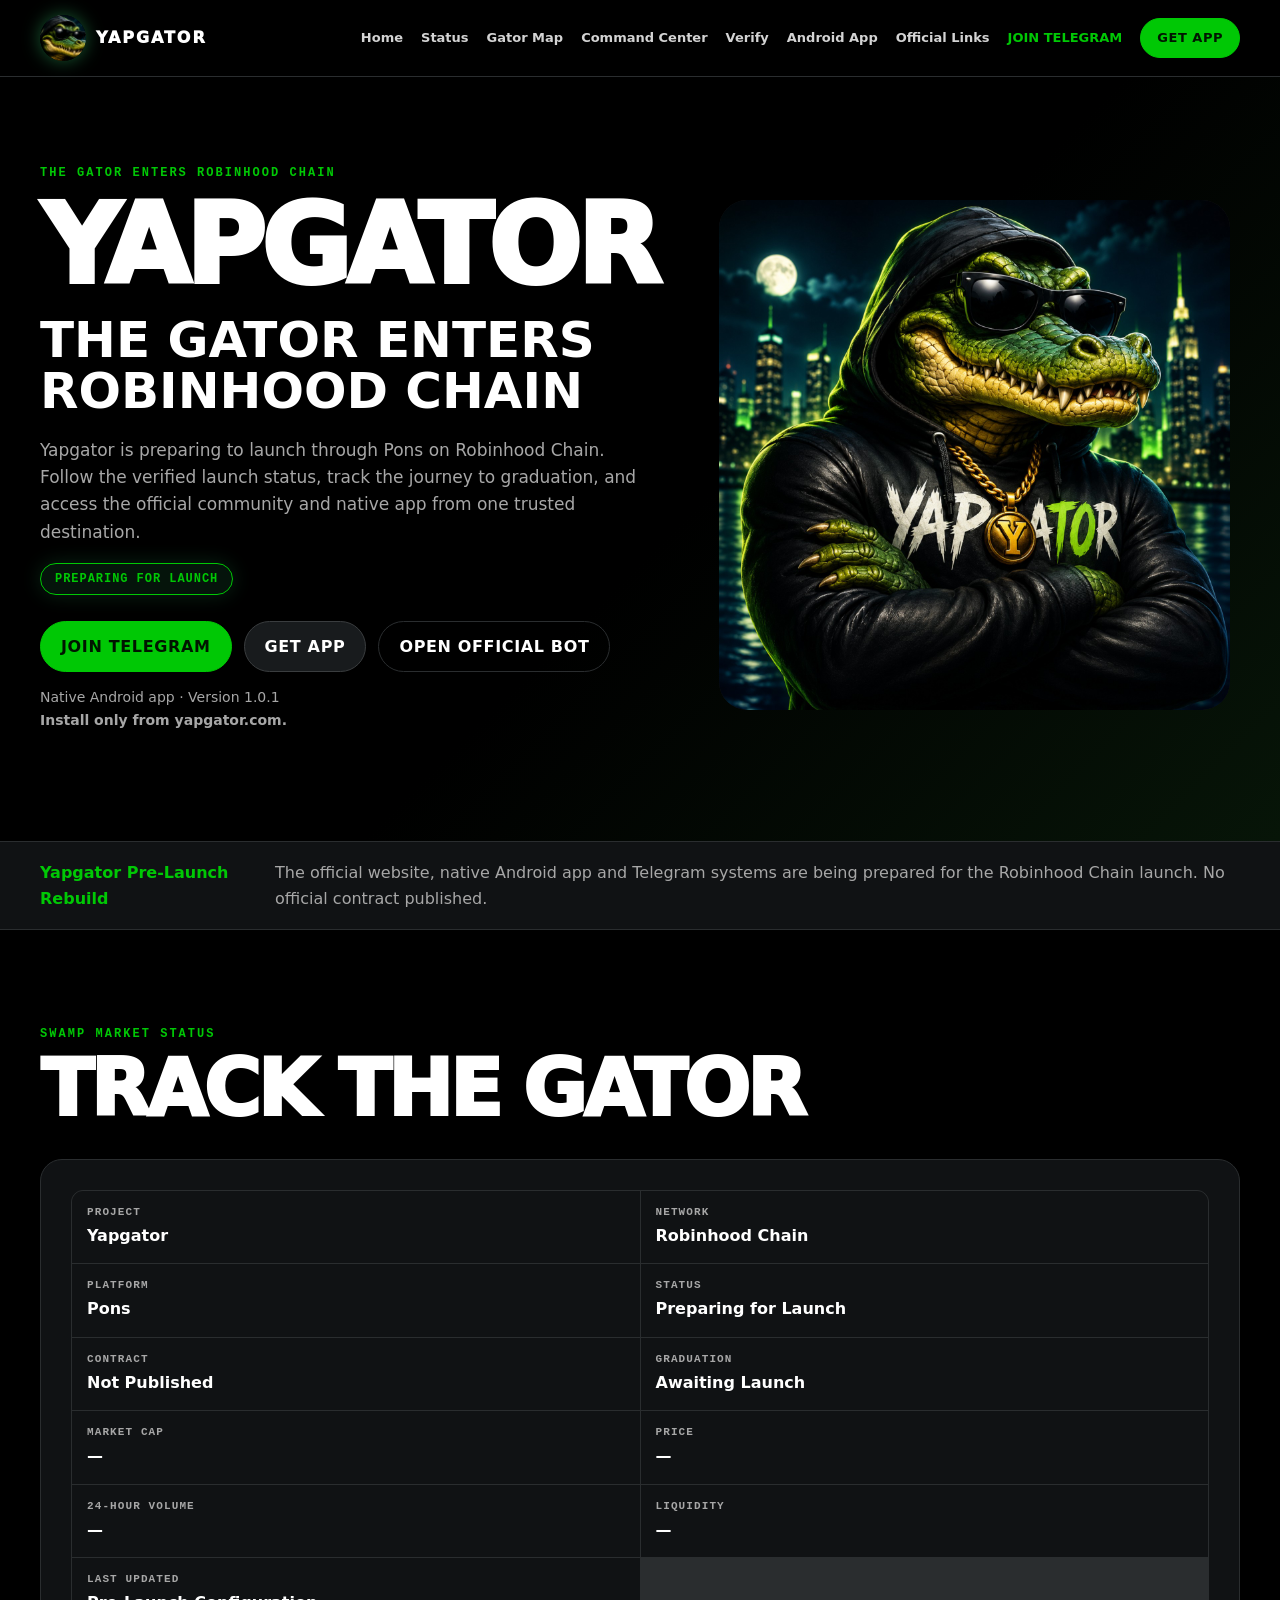
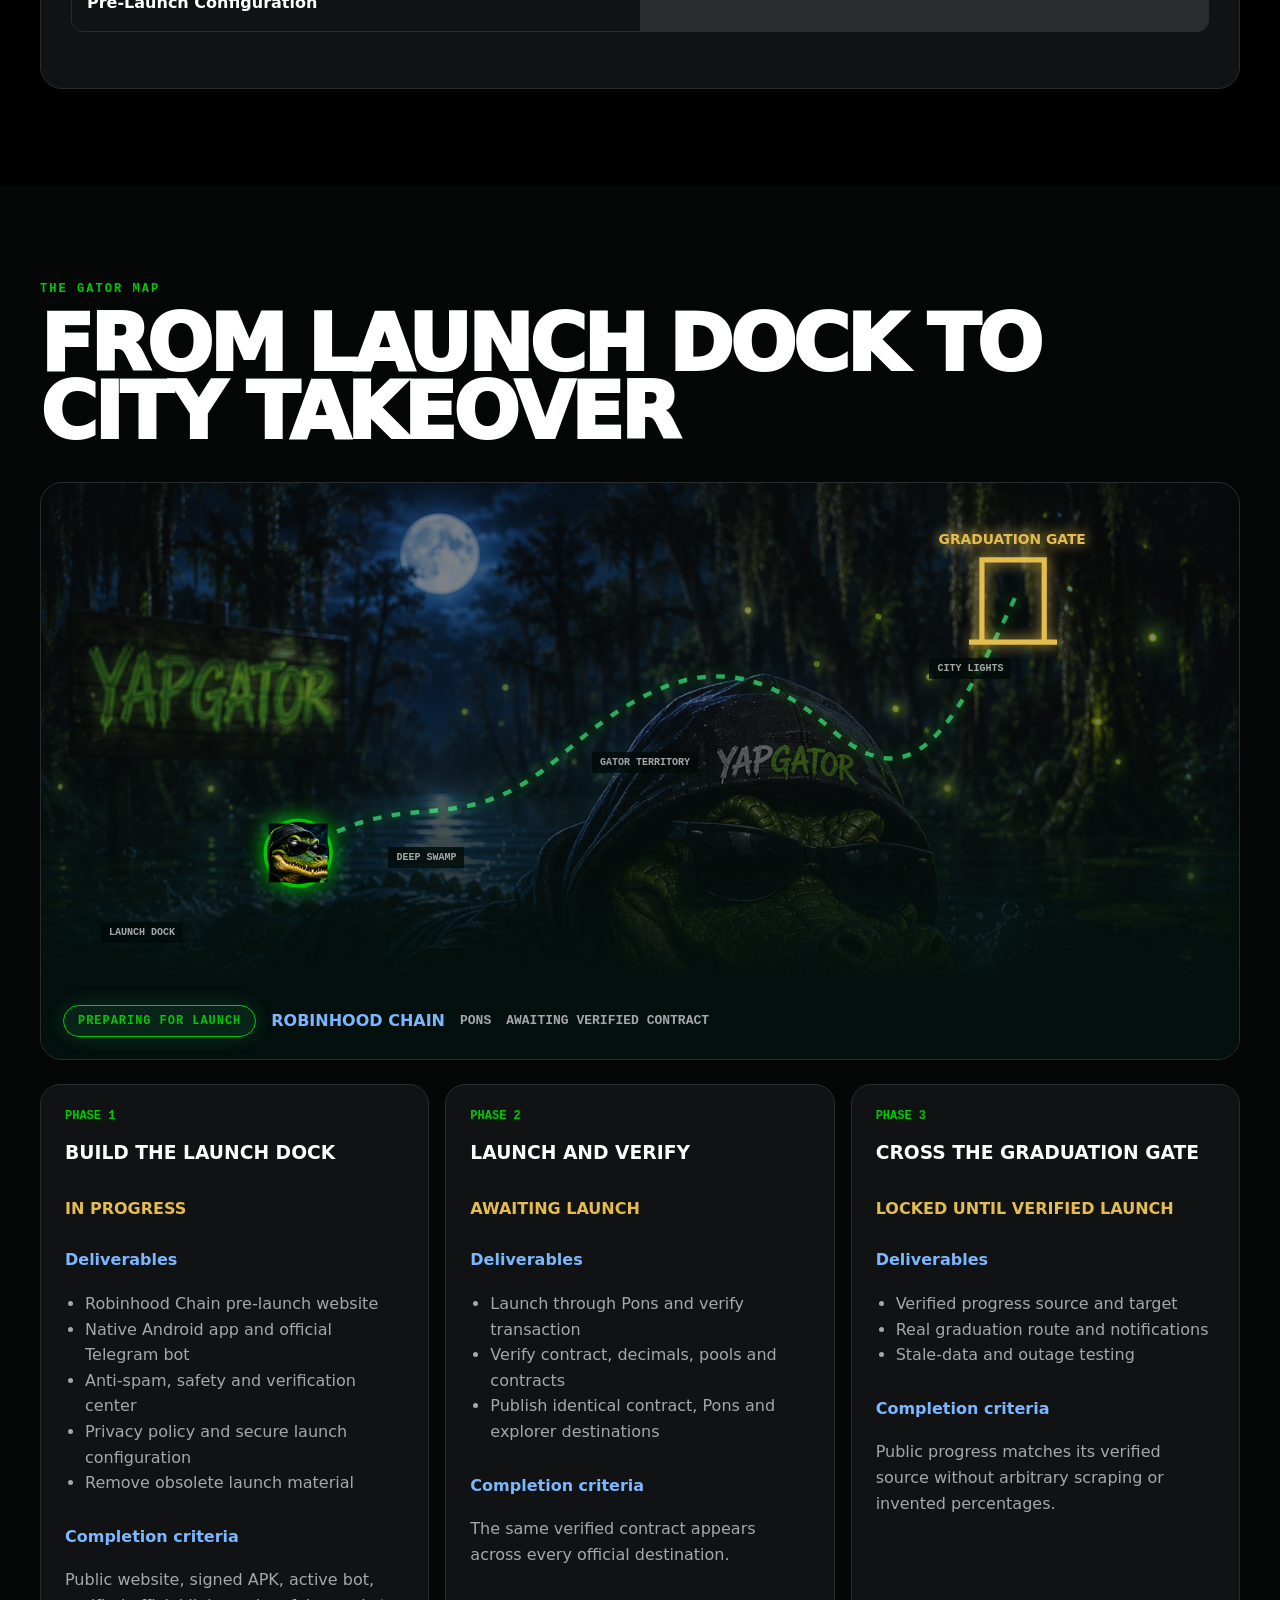
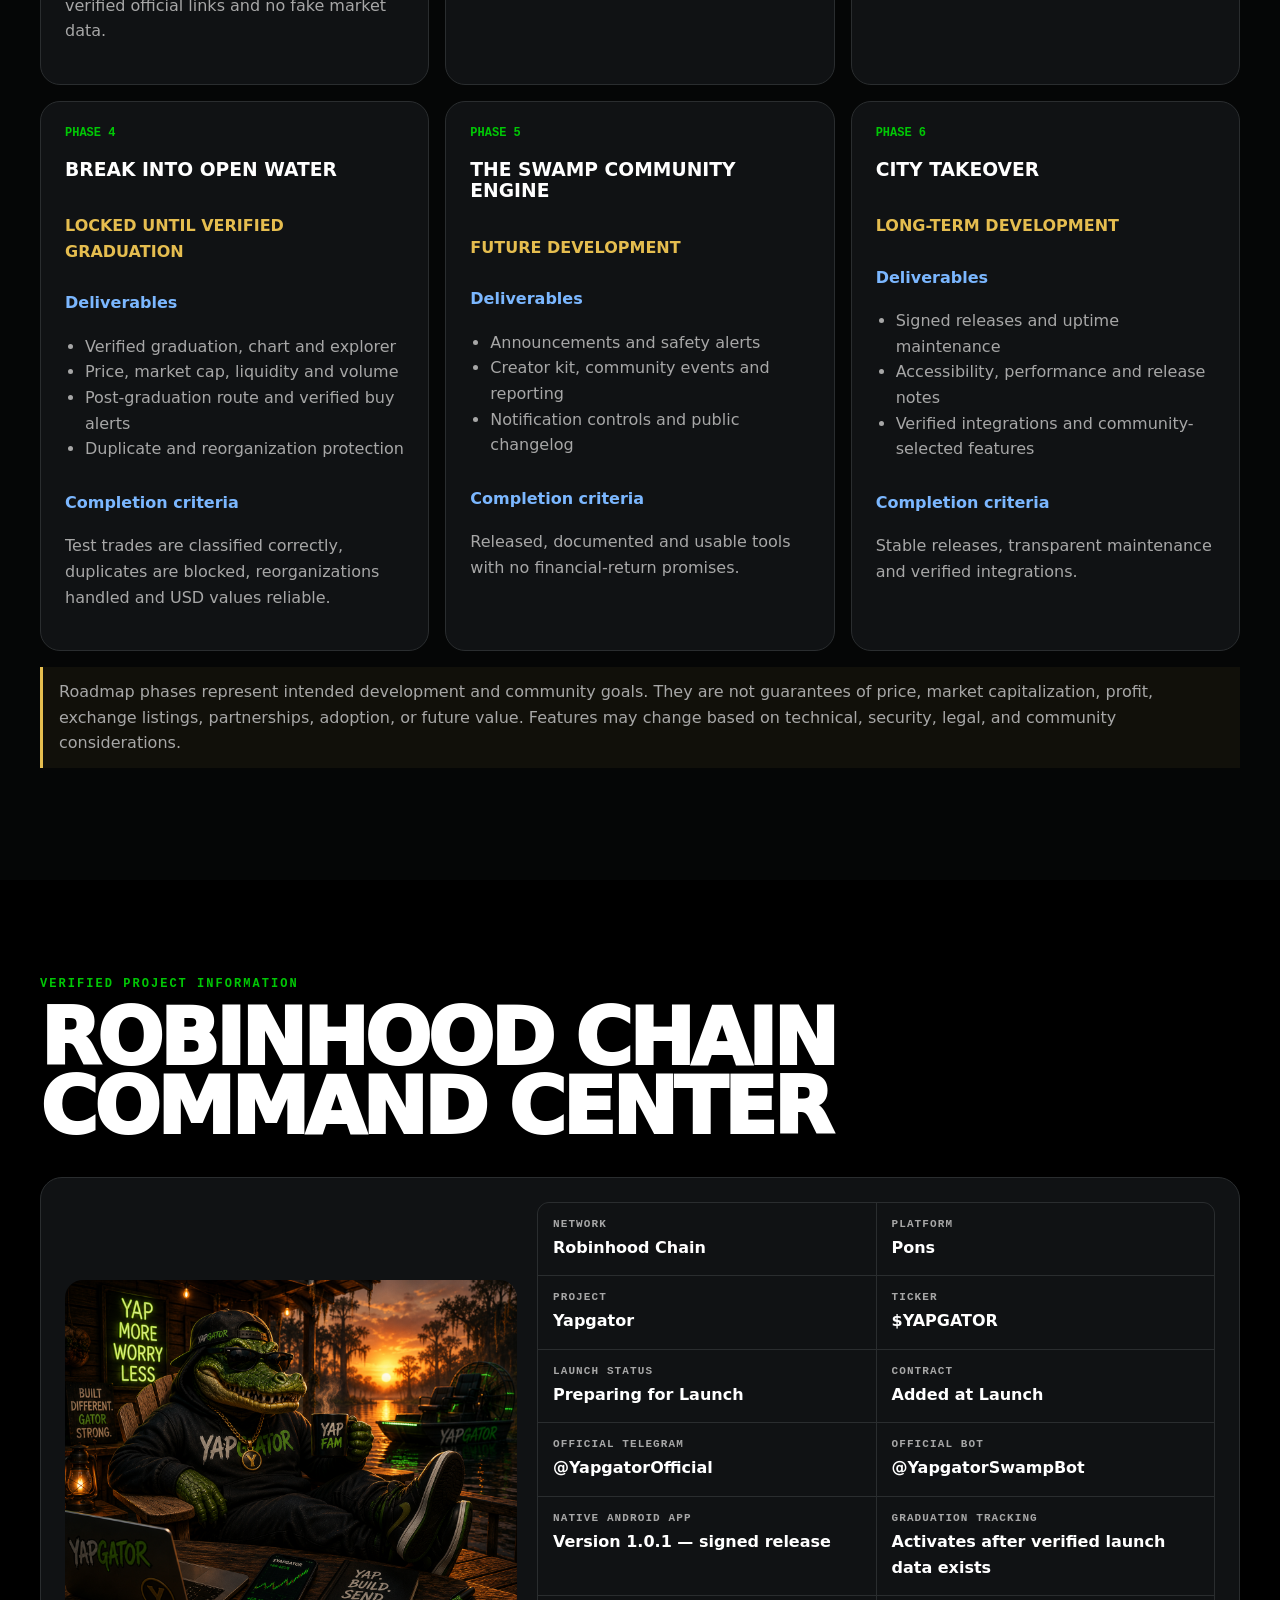
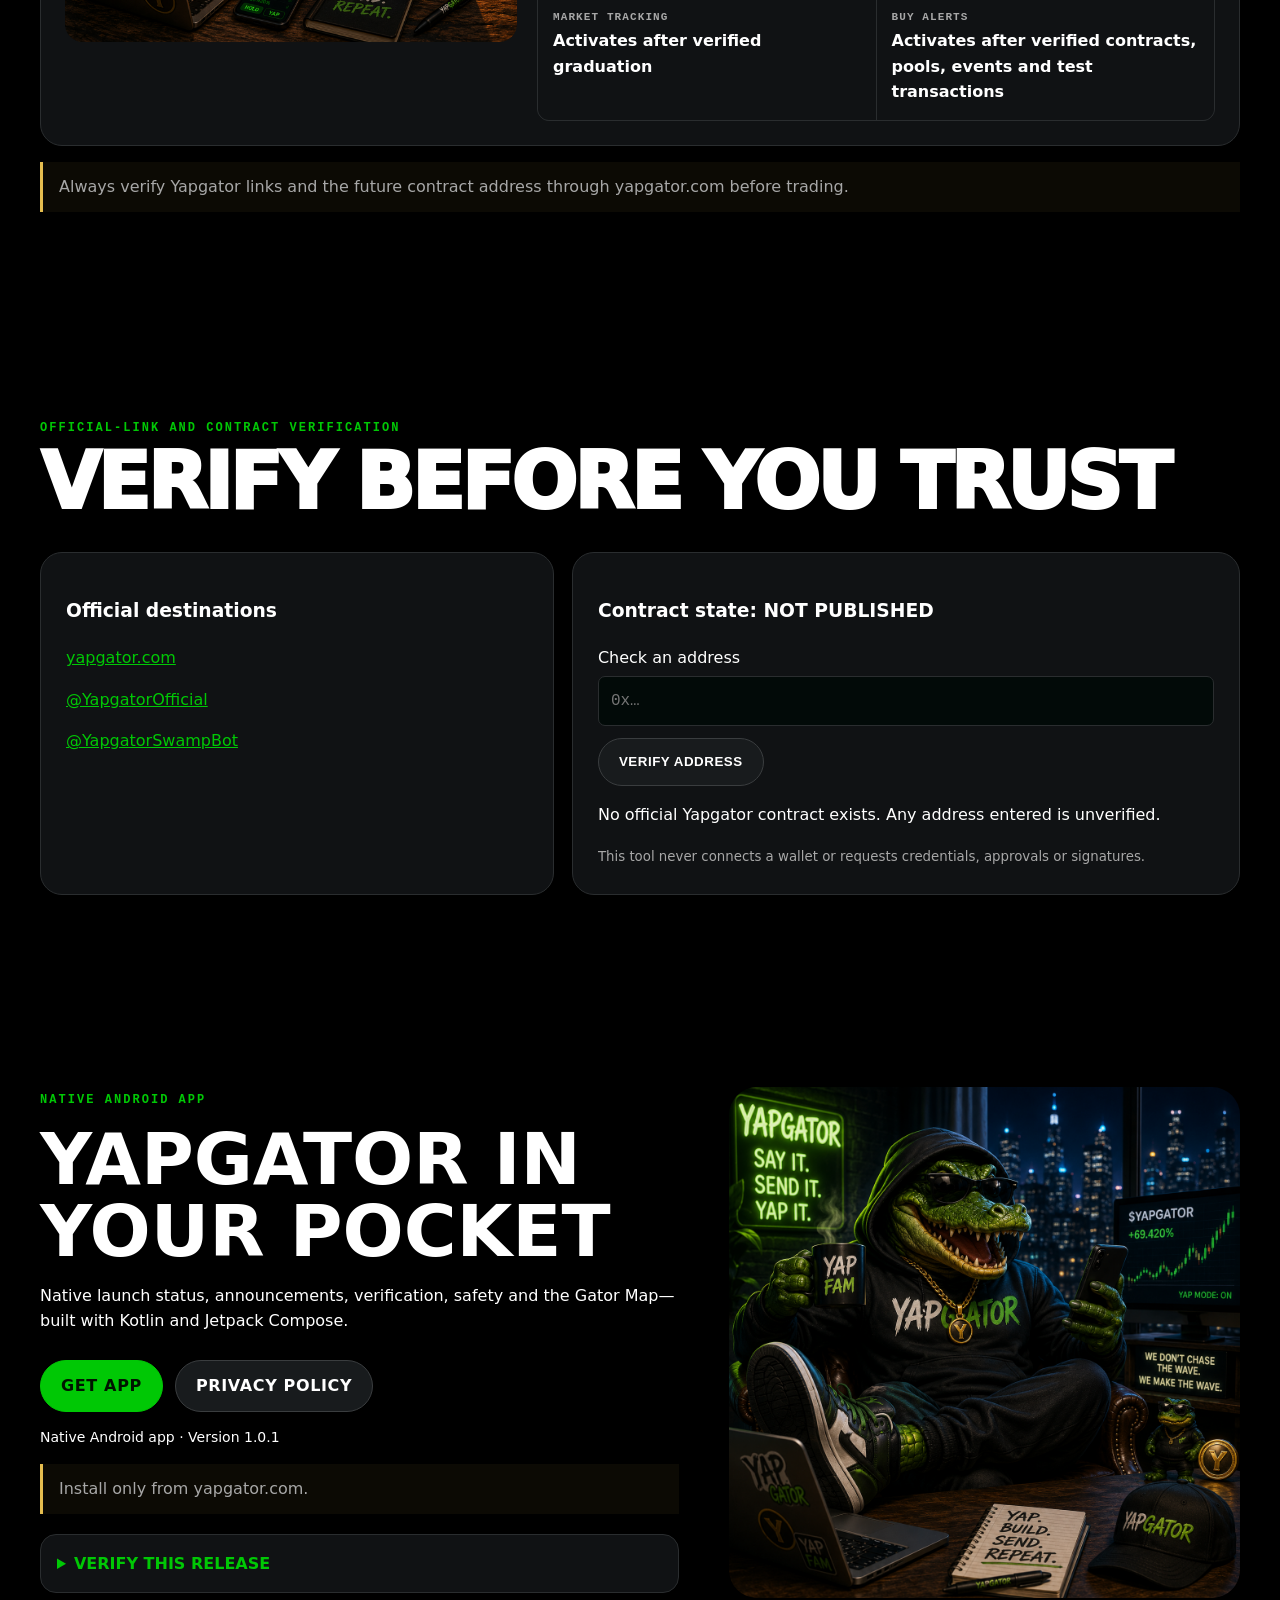
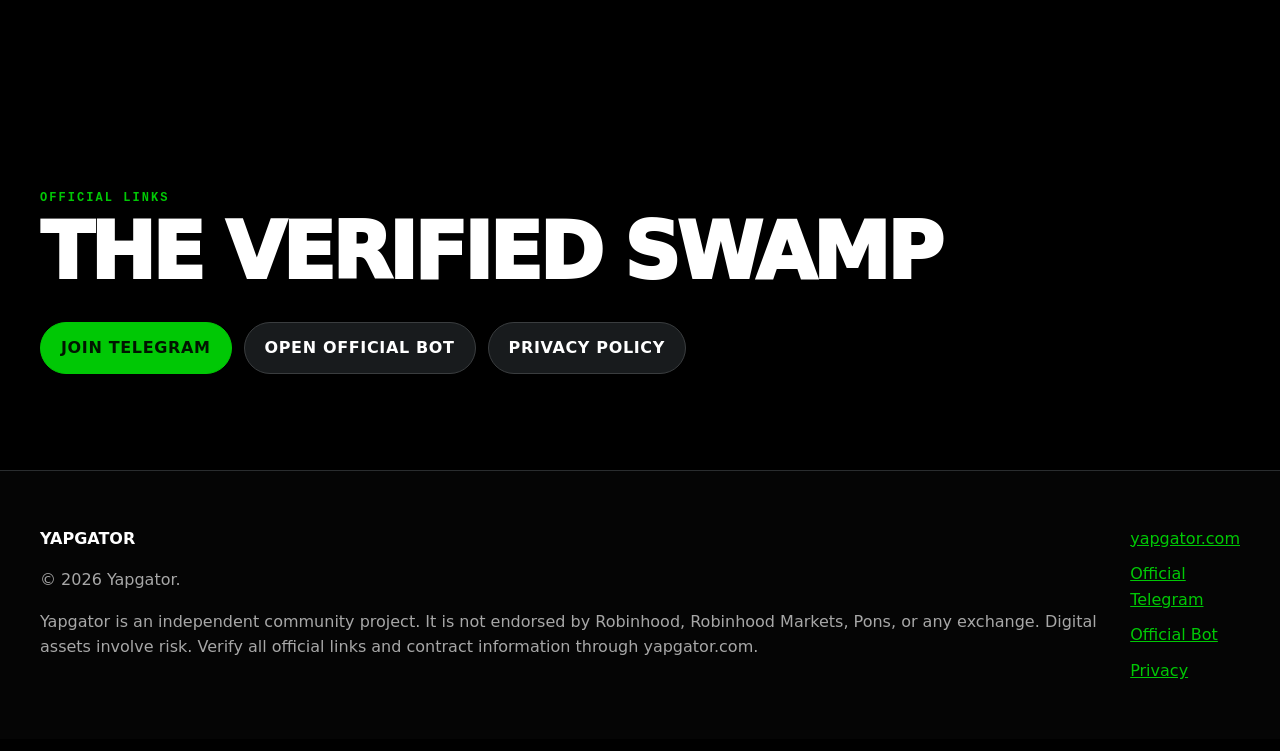
==== commit 0142a567: "Repair Yapgator app delivery and modernize Robinhood Chain design" ====
--- a/index.html
+++ b/index.html
@@ -1,12 +1,400 @@
-<!doctype html><html lang="en"><head><meta charset="utf-8"><meta name="viewport" content="width=device-width,initial-scale=1,viewport-fit=cover"><title>Yapgator | Preparing for Robinhood Chain</title><meta name="description" content="Yapgator is preparing for launch on Robinhood Chain through Pons. Verify official links, status and native Android releases through yapgator.com."><meta name="theme-color" content="#03130f"><link rel="canonical" href="https://yapgator.com/"><meta property="og:title" content="Yapgator | The Robinhood Swamp Is Getting Loud"><meta property="og:description" content="Preparing for Robinhood Chain launch through Pons."><meta property="og:url" content="https://yapgator.com/"><meta property="og:image" content="https://yapgator.com/assets/images/yapgator-hero.jpg"><meta property="og:type" content="website"><link rel="icon" href="assets/images/app-icon-192.png" sizes="192x192"><link rel="apple-touch-icon" href="assets/images/apple-touch-icon.png"><link rel="manifest" href="site.webmanifest?v=30"><link rel="stylesheet" href="assets/css/styles.css?v=30"><script type="application/ld+json">{"@context":"https://schema.org","@type":"WebSite","name":"Yapgator","url":"https://yapgator.com/","sameAs":["https://t.me/YapgatorOfficial","https://t.me/YapgatorSwampBot"]}</script></head><body>
-<a class="skip-link" href="#main">Skip to content</a><header class="site-header"><div class="ticker" aria-hidden="true"><span>$YAPGATOR · ROBINHOOD CHAIN · PONS · PREPARING FOR LAUNCH · WE MAKE THE WAVE · </span><span>$YAPGATOR · ROBINHOOD CHAIN · PONS · PREPARING FOR LAUNCH · WE MAKE THE WAVE · </span></div><nav class="nav shell"><a class="brand" href="#home"><img src="assets/images/app-icon-192.png" width="46" height="46" alt=""><span>YAPGATOR</span></a><button class="menu-toggle" type="button" aria-controls="menu" aria-expanded="false"><span></span><span></span><span></span><b class="sr-only">Menu</b></button><div class="nav-links" id="menu"><a href="#home">Home</a><a href="#launch-status">Status</a><a href="#gator-map">Gator Map</a><a href="#command-center">Command Center</a><a href="#verify">Verify</a><a href="#android-app">Android App</a><a href="#official-links">Official Links</a></div></nav></header>
-<main id="main"><section class="hero" id="home"><div class="shell hero-grid"><div class="hero-copy reveal"><p class="eyebrow">THE GATOR ENTERS ROBINHOOD CHAIN</p><h1>YAPGATOR</h1><p class="ticker-name">$YAPGATOR</p><h2>THE ROBINHOOD SWAMP IS GETTING LOUD</h2><p>Yapgator is preparing to enter Robinhood Chain through Pons. The first live mission begins at launch: verify the contract, track genuine graduation progress, cross the Graduation Gate and continue the journey using real market data.</p><p class="tagline">WE DON’T CHASE THE WAVE.<br>WE MAKE THE WAVE.</p><span class="status-badge">PREPARING FOR LAUNCH</span><div class="actions"><a class="button primary" href="https://t.me/YapgatorOfficial">JOIN TELEGRAM</a><a class="button secondary" href="https://t.me/YapgatorSwampBot">OPEN OFFICIAL BOT</a><a class="button future" data-app-download hidden>DOWNLOAD ANDROID APP</a></div></div><figure class="hero-art reveal"><div class="halo"></div><img src="assets/images/yapgator-hero.jpg" width="1536" height="1536" alt="Yapgator mascot in a neon nighttime swamp"></figure></div></section>
-<section class="announcement-strip" aria-live="polite"><div class="shell" data-announcements><strong>LAUNCH DOCK UPDATE</strong><span>Loading verified announcement…</span></div></section>
-<section class="section" id="launch-status"><div class="shell"><div class="section-title"><p class="eyebrow">SWAMP MARKET STATUS</p><h2>TRACK THE GATOR</h2></div><div class="market-panel panel"><dl class="data-grid"><div><dt>Project</dt><dd data-status="projectName">Yapgator</dd></div><div><dt>Network</dt><dd>Robinhood Chain</dd></div><div><dt>Platform</dt><dd>Pons</dd></div><div><dt>Status</dt><dd data-status="status">Preparing for Launch</dd></div><div><dt>Contract</dt><dd data-status="contract">Added at Launch</dd></div><div><dt>Graduation</dt><dd data-status="graduation">Awaiting Launch</dd></div><div><dt>Market Cap</dt><dd data-status="marketCap">—</dd></div><div><dt>Price</dt><dd data-status="price">—</dd></div><div><dt>24-Hour Volume</dt><dd data-status="volume">—</dd></div><div><dt>Liquidity</dt><dd data-status="liquidity">—</dd></div><div><dt>Last Updated</dt><dd data-status="updated">Pre-Launch Configuration</dd></div></dl><div class="actions" data-live-actions></div></div></div></section>
-<section class="section map-section" id="gator-map"><div class="shell"><div class="section-title"><p class="eyebrow">THE GATOR MAP</p><h2>FROM LAUNCH DOCK TO CITY TAKEOVER</h2></div><div class="journey panel" data-journey><div class="journey-scene"><img src="assets/images/yapgator-roadmap.png" width="1402" height="1122" alt="Neon swamp route toward the city"><svg viewBox="0 0 1000 520" aria-label="Yapgator verified-data journey"><path class="route" data-route d="M75 420 C230 300 280 400 410 285 S625 170 720 255 S860 260 935 100"/><g class="traveler" data-gator><circle r="38"/><image href="assets/images/app-icon-192.png" x="-34" y="-34" width="68" height="68"/></g><g class="gate"><path d="M895 155V60h72v95M880 155h102"/><text x="930" y="42">GRADUATION GATE</text></g></svg><div class="checkpoint dock">LAUNCH DOCK</div><div class="checkpoint deep">DEEP SWAMP</div><div class="checkpoint territory">GATOR TERRITORY</div><div class="checkpoint lights">CITY LIGHTS</div></div><div class="journey-status"><span class="status-badge" data-journey-status>PREPARING FOR LAUNCH</span><strong data-journey-mode>ROBINHOOD CHAIN</strong><span>PONS</span><span data-journey-detail>AWAITING VERIFIED CONTRACT</span></div></div>
-<div class="roadmap-grid measurable"><article><span>PHASE 1</span><h3>BUILD THE LAUNCH DOCK</h3><b>IN PROGRESS</b><h4>Deliverables</h4><ul><li>Robinhood Chain pre-launch website</li><li>Native Android app and official Telegram bot</li><li>Anti-spam, safety and verification center</li><li>Privacy policy and secure launch configuration</li><li>Remove obsolete launch material</li></ul><h4>Completion criteria</h4><p>Public website, signed APK, active bot, verified official links and no fake market data.</p></article><article><span>PHASE 2</span><h3>LAUNCH AND VERIFY</h3><b>AWAITING LAUNCH</b><h4>Deliverables</h4><ul><li>Launch through Pons and verify transaction</li><li>Verify contract, decimals, pools and contracts</li><li>Publish identical contract, Pons and explorer destinations</li></ul><h4>Completion criteria</h4><p>The same verified contract appears across every official destination.</p></article><article><span>PHASE 3</span><h3>CROSS THE GRADUATION GATE</h3><b>LOCKED UNTIL VERIFIED LAUNCH</b><h4>Deliverables</h4><ul><li>Verified progress source and target</li><li>Real graduation route and notifications</li><li>Stale-data and outage testing</li></ul><h4>Completion criteria</h4><p>Public progress matches its verified source without arbitrary scraping or invented percentages.</p></article><article><span>PHASE 4</span><h3>BREAK INTO OPEN WATER</h3><b>LOCKED UNTIL VERIFIED GRADUATION</b><h4>Deliverables</h4><ul><li>Verified graduation, chart and explorer</li><li>Price, market cap, liquidity and volume</li><li>Post-graduation route and verified buy alerts</li><li>Duplicate and reorganization protection</li></ul><h4>Completion criteria</h4><p>Test trades are classified correctly, duplicates are blocked, reorganizations handled and USD values reliable.</p></article><article><span>PHASE 5</span><h3>THE SWAMP COMMUNITY ENGINE</h3><b>FUTURE DEVELOPMENT</b><h4>Deliverables</h4><ul><li>Announcements and safety alerts</li><li>Creator kit, community events and reporting</li><li>Notification controls and public changelog</li></ul><h4>Completion criteria</h4><p>Released, documented and usable tools with no financial-return promises.</p></article><article><span>PHASE 6</span><h3>CITY TAKEOVER</h3><b>LONG-TERM DEVELOPMENT</b><h4>Deliverables</h4><ul><li>Signed releases and uptime maintenance</li><li>Accessibility, performance and release notes</li><li>Verified integrations and community-selected features</li></ul><h4>Completion criteria</h4><p>Stable releases, transparent maintenance and verified integrations.</p></article></div><p class="disclaimer">Roadmap phases represent intended development and community goals. They are not guarantees of price, market capitalization, profit, exchange listings, partnerships, adoption, or future value. Features may change based on technical, security, legal, and community considerations.</p></div></section>
-<section class="section" id="command-center"><div class="shell"><div class="section-title"><p class="eyebrow">VERIFIED PROJECT INFORMATION</p><h2>ROBINHOOD CHAIN COMMAND CENTER</h2></div><div class="command panel"><img src="assets/images/yapgator-market.png" width="1402" height="1122" alt="Yapgator command center"><dl class="data-grid"><div><dt>Network</dt><dd>Robinhood Chain</dd></div><div><dt>Platform</dt><dd>Pons</dd></div><div><dt>Project</dt><dd>Yapgator</dd></div><div><dt>Ticker</dt><dd>$YAPGATOR</dd></div><div><dt>Launch Status</dt><dd>Preparing for Launch</dd></div><div><dt>Contract</dt><dd>Added at Launch</dd></div><div><dt>Official Telegram</dt><dd>@YapgatorOfficial</dd></div><div><dt>Official Bot</dt><dd>@YapgatorSwampBot</dd></div><div><dt>Native Android App</dt><dd data-app-availability>Available after signed build verification</dd></div><div><dt>Graduation Tracking</dt><dd>Activates after verified launch data exists</dd></div><div><dt>Market Tracking</dt><dd>Activates after verified graduation</dd></div><div><dt>Buy Alerts</dt><dd>Activates after verified contracts, pools, events and test transactions</dd></div></dl></div><p class="security">Always verify Yapgator links and the future contract address through yapgator.com before trading.</p></div></section>
-<section class="section" id="verify"><div class="shell"><div class="section-title"><p class="eyebrow">OFFICIAL-LINK AND CONTRACT VERIFICATION</p><h2>VERIFY BEFORE YOU TRUST</h2></div><div class="verify-grid"><div class="panel verify-card"><h3>Official destinations</h3><p><a href="https://yapgator.com">yapgator.com</a></p><p><a href="https://t.me/YapgatorOfficial">@YapgatorOfficial</a></p><p><a href="https://t.me/YapgatorSwampBot">@YapgatorSwampBot</a></p></div><form class="panel verify-card" data-contract-form><h3>Contract state: <strong>NOT PUBLISHED</strong></h3><label for="contract-check">Check an address</label><input id="contract-check" name="address" autocomplete="off" spellcheck="false" placeholder="0x…"><button class="button secondary" type="submit">VERIFY ADDRESS</button><p data-contract-result aria-live="polite">No official Yapgator contract exists. Any address entered is unverified.</p><small>This tool never connects a wallet or requests credentials, approvals or signatures.</small></form></div></div></section>
-<section class="section community" id="android-app"><div class="shell community-grid"><div><p class="eyebrow">REAL NATIVE ANDROID APP</p><h2>YAPGATOR IN YOUR POCKET</h2><p>Native launch status, announcements, verification, safety and the Gator Map—built with Kotlin and Jetpack Compose, not a website wrapper.</p><div class="release-details" data-release-details><p>Signed release verification in progress.</p></div><div class="actions"><a class="button primary" data-app-download hidden>DOWNLOAD SIGNED APK</a><a class="button secondary" href="privacy.html">PRIVACY POLICY</a></div><p class="security">Install only from yapgator.com and verify the published SHA-256 checksum.</p></div><img src="assets/images/yapgator-install.png" width="1254" height="1254" alt="Yapgator native Android app artwork"></div></section>
-<section class="section" id="official-links"><div class="shell"><div class="section-title"><p class="eyebrow">OFFICIAL LINKS</p><h2>THE VERIFIED SWAMP</h2></div><div class="actions"><a class="button primary" href="https://t.me/YapgatorOfficial">JOIN TELEGRAM</a><a class="button secondary" href="https://t.me/YapgatorSwampBot">OPEN OFFICIAL BOT</a><a class="button secondary" href="privacy.html">PRIVACY POLICY</a></div></div></section></main>
-<footer><div class="shell footer-grid"><div><strong>YAPGATOR</strong><p>© <span data-year></span> Yapgator.</p><p>Yapgator is an independent community project. It is not endorsed by Robinhood, Robinhood Markets, Pons, or any exchange. Digital assets involve risk. Verify all official links and contract information through yapgator.com.</p></div><nav><a href="https://yapgator.com">yapgator.com</a><a href="https://t.me/YapgatorOfficial">Official Telegram</a><a href="https://t.me/YapgatorSwampBot">Official Bot</a><a href="privacy.html">Privacy</a></nav></div></footer><script src="assets/js/config.js?v=30"></script><script src="assets/js/app.js?v=30"></script></body></html>
+<!doctype html>
+<html lang="en">
+<head>
+<meta charset="utf-8">
+<meta name="viewport" content="width=device-width,initial-scale=1,viewport-fit=cover">
+<title>Yapgator | Preparing for Robinhood Chain</title>
+<meta name="description" content="Yapgator is preparing for launch on Robinhood Chain through Pons. Verify official links, status and native Android releases through yapgator.com.">
+<meta name="theme-color" content="#03130f">
+<link rel="canonical" href="https://yapgator.com/">
+<meta property="og:title" content="Yapgator | The Robinhood Swamp Is Getting Loud">
+<meta property="og:description" content="Preparing for Robinhood Chain launch through Pons.">
+<meta property="og:url" content="https://yapgator.com/">
+<meta property="og:image" content="https://yapgator.com/assets/images/yapgator-hero.jpg">
+<meta property="og:type" content="website">
+<link rel="icon" href="assets/images/app-icon-192.png" sizes="192x192">
+<link rel="apple-touch-icon" href="assets/images/apple-touch-icon.png">
+<link rel="stylesheet" href="assets/css/styles.css?v=31">
+<script type="application/ld+json">{"@context":"https://schema.org","@type":"WebSite","name":"Yapgator","url":"https://yapgator.com/","sameAs":["https://t.me/YapgatorOfficial","https://t.me/YapgatorSwampBot"]}</script>
+</head>
+<body>
+<a class="skip-link" href="#main">Skip to content</a>
+<header class="site-header">
+<nav class="nav shell">
+<a class="brand" href="#home">
+<img src="assets/images/app-icon-192.png" width="46" height="46" alt="">
+<span>YAPGATOR</span>
+</a>
+<button class="menu-toggle" type="button" aria-controls="menu" aria-expanded="false">
+<span>
+</span>
+<span>
+</span>
+<span>
+</span>
+<b class="sr-only">Menu</b>
+</button>
+<div class="nav-links" id="menu">
+<a href="#home">Home</a>
+<a href="#launch-status">Status</a>
+<a href="#gator-map">Gator Map</a>
+<a href="#command-center">Command Center</a>
+<a href="#verify">Verify</a>
+<a href="#android-app">Android App</a>
+<a href="#official-links">Official Links</a>
+<a class="nav-telegram" href="https://t.me/YapgatorOfficial">JOIN TELEGRAM</a>
+<a class="button nav-app get-app" href="/downloads/Yapgator-v1.0.1.apk" download="Yapgator-v1.0.1.apk" data-app-download>GET APP</a>
+</div>
+</nav>
+</header>
+<main id="main">
+<section class="hero" id="home">
+<div class="shell hero-grid">
+<div class="hero-copy reveal">
+<p class="eyebrow">THE GATOR ENTERS ROBINHOOD CHAIN</p>
+<h1>YAPGATOR</h1>
+<h2>THE GATOR ENTERS ROBINHOOD CHAIN</h2>
+<p>Yapgator is preparing to launch through Pons on Robinhood Chain. Follow the verified launch status, track the journey to graduation, and access the official community and native app from one trusted destination.</p>
+<span class="status-badge">PREPARING FOR LAUNCH</span>
+<div class="actions">
+<a class="button primary" href="https://t.me/YapgatorOfficial">JOIN TELEGRAM</a>
+<a class="button secondary get-app" href="/downloads/Yapgator-v1.0.1.apk" download="Yapgator-v1.0.1.apk" data-app-download>GET APP</a>
+<a class="button quiet" href="https://t.me/YapgatorSwampBot">OPEN OFFICIAL BOT</a>
+</div>
+<p class="app-note">Native Android app · Version 1.0.1<br><strong>Install only from yapgator.com.</strong></p>
+</div>
+<figure class="hero-art reveal">
+<div class="halo">
+</div>
+<img src="assets/images/yapgator-hero.jpg" width="1536" height="1536" alt="Yapgator mascot in a neon nighttime swamp">
+</figure>
+</div>
+</section>
+<section class="announcement-strip" aria-live="polite">
+<div class="shell" data-announcements>
+<strong>LAUNCH DOCK UPDATE</strong>
+<span>Loading verified announcement…</span>
+</div>
+</section>
+<section class="section" id="launch-status">
+<div class="shell">
+<div class="section-title">
+<p class="eyebrow">SWAMP MARKET STATUS</p>
+<h2>TRACK THE GATOR</h2>
+</div>
+<div class="market-panel panel">
+<dl class="data-grid">
+<div>
+<dt>Project</dt>
+<dd data-status="projectName">Yapgator</dd>
+</div>
+<div>
+<dt>Network</dt>
+<dd>Robinhood Chain</dd>
+</div>
+<div>
+<dt>Platform</dt>
+<dd>Pons</dd>
+</div>
+<div>
+<dt>Status</dt>
+<dd data-status="status">Preparing for Launch</dd>
+</div>
+<div>
+<dt>Contract</dt>
+<dd data-status="contract">Not Published</dd>
+</div>
+<div>
+<dt>Graduation</dt>
+<dd data-status="graduation">Awaiting Launch</dd>
+</div>
+<div>
+<dt>Market Cap</dt>
+<dd data-status="marketCap">—</dd>
+</div>
+<div>
+<dt>Price</dt>
+<dd data-status="price">—</dd>
+</div>
+<div>
+<dt>24-Hour Volume</dt>
+<dd data-status="volume">—</dd>
+</div>
+<div>
+<dt>Liquidity</dt>
+<dd data-status="liquidity">—</dd>
+</div>
+<div>
+<dt>Last Updated</dt>
+<dd data-status="updated">Pre-Launch Configuration</dd>
+</div>
+</dl>
+<div class="actions" data-live-actions>
+</div>
+</div>
+</div>
+</section>
+<section class="section map-section" id="gator-map">
+<div class="shell">
+<div class="section-title">
+<p class="eyebrow">THE GATOR MAP</p>
+<h2>FROM LAUNCH DOCK TO CITY TAKEOVER</h2>
+</div>
+<div class="journey panel" data-journey>
+<div class="journey-scene">
+<img src="assets/images/yapgator-roadmap.png" width="1402" height="1122" alt="Neon swamp route toward the city">
+<svg viewBox="0 0 1000 520" aria-label="Yapgator verified-data journey">
+<path class="route" data-route d="M75 420 C230 300 280 400 410 285 S625 170 720 255 S860 260 935 100"/>
+<g class="traveler" data-gator>
+<circle r="38"/>
+<image href="assets/images/app-icon-192.png" x="-34" y="-34" width="68" height="68"/>
+</g>
+<g class="gate">
+<path d="M895 155V60h72v95M880 155h102"/>
+<text x="930" y="42">GRADUATION GATE</text>
+</g>
+</svg>
+<div class="checkpoint dock">LAUNCH DOCK</div>
+<div class="checkpoint deep">DEEP SWAMP</div>
+<div class="checkpoint territory">GATOR TERRITORY</div>
+<div class="checkpoint lights">CITY LIGHTS</div>
+</div>
+<div class="journey-status">
+<span class="status-badge" data-journey-status>PREPARING FOR LAUNCH</span>
+<strong data-journey-mode>ROBINHOOD CHAIN</strong>
+<span>PONS</span>
+<span data-journey-detail>AWAITING VERIFIED CONTRACT</span>
+</div>
+</div>
+<div class="roadmap-grid measurable">
+<article>
+<span>PHASE 1</span>
+<h3>BUILD THE LAUNCH DOCK</h3>
+<b>IN PROGRESS</b>
+<h4>Deliverables</h4>
+<ul>
+<li>Robinhood Chain pre-launch website</li>
+<li>Native Android app and official Telegram bot</li>
+<li>Anti-spam, safety and verification center</li>
+<li>Privacy policy and secure launch configuration</li>
+<li>Remove obsolete launch material</li>
+</ul>
+<h4>Completion criteria</h4>
+<p>Public website, signed APK, active bot, verified official links and no fake market data.</p>
+</article>
+<article>
+<span>PHASE 2</span>
+<h3>LAUNCH AND VERIFY</h3>
+<b>AWAITING LAUNCH</b>
+<h4>Deliverables</h4>
+<ul>
+<li>Launch through Pons and verify transaction</li>
+<li>Verify contract, decimals, pools and contracts</li>
+<li>Publish identical contract, Pons and explorer destinations</li>
+</ul>
+<h4>Completion criteria</h4>
+<p>The same verified contract appears across every official destination.</p>
+</article>
+<article>
+<span>PHASE 3</span>
+<h3>CROSS THE GRADUATION GATE</h3>
+<b>LOCKED UNTIL VERIFIED LAUNCH</b>
+<h4>Deliverables</h4>
+<ul>
+<li>Verified progress source and target</li>
+<li>Real graduation route and notifications</li>
+<li>Stale-data and outage testing</li>
+</ul>
+<h4>Completion criteria</h4>
+<p>Public progress matches its verified source without arbitrary scraping or invented percentages.</p>
+</article>
+<article>
+<span>PHASE 4</span>
+<h3>BREAK INTO OPEN WATER</h3>
+<b>LOCKED UNTIL VERIFIED GRADUATION</b>
+<h4>Deliverables</h4>
+<ul>
+<li>Verified graduation, chart and explorer</li>
+<li>Price, market cap, liquidity and volume</li>
+<li>Post-graduation route and verified buy alerts</li>
+<li>Duplicate and reorganization protection</li>
+</ul>
+<h4>Completion criteria</h4>
+<p>Test trades are classified correctly, duplicates are blocked, reorganizations handled and USD values reliable.</p>
+</article>
+<article>
+<span>PHASE 5</span>
+<h3>THE SWAMP COMMUNITY ENGINE</h3>
+<b>FUTURE DEVELOPMENT</b>
+<h4>Deliverables</h4>
+<ul>
+<li>Announcements and safety alerts</li>
+<li>Creator kit, community events and reporting</li>
+<li>Notification controls and public changelog</li>
+</ul>
+<h4>Completion criteria</h4>
+<p>Released, documented and usable tools with no financial-return promises.</p>
+</article>
+<article>
+<span>PHASE 6</span>
+<h3>CITY TAKEOVER</h3>
+<b>LONG-TERM DEVELOPMENT</b>
+<h4>Deliverables</h4>
+<ul>
+<li>Signed releases and uptime maintenance</li>
+<li>Accessibility, performance and release notes</li>
+<li>Verified integrations and community-selected features</li>
+</ul>
+<h4>Completion criteria</h4>
+<p>Stable releases, transparent maintenance and verified integrations.</p>
+</article>
+</div>
+<p class="disclaimer">Roadmap phases represent intended development and community goals. They are not guarantees of price, market capitalization, profit, exchange listings, partnerships, adoption, or future value. Features may change based on technical, security, legal, and community considerations.</p>
+</div>
+</section>
+<section class="section" id="command-center">
+<div class="shell">
+<div class="section-title">
+<p class="eyebrow">VERIFIED PROJECT INFORMATION</p>
+<h2>ROBINHOOD CHAIN COMMAND CENTER</h2>
+</div>
+<div class="command panel">
+<img src="assets/images/yapgator-market.png" width="1402" height="1122" alt="Yapgator command center">
+<dl class="data-grid">
+<div>
+<dt>Network</dt>
+<dd>Robinhood Chain</dd>
+</div>
+<div>
+<dt>Platform</dt>
+<dd>Pons</dd>
+</div>
+<div>
+<dt>Project</dt>
+<dd>Yapgator</dd>
+</div>
+<div>
+<dt>Ticker</dt>
+<dd>$YAPGATOR</dd>
+</div>
+<div>
+<dt>Launch Status</dt>
+<dd>Preparing for Launch</dd>
+</div>
+<div>
+<dt>Contract</dt>
+<dd>Added at Launch</dd>
+</div>
+<div>
+<dt>Official Telegram</dt>
+<dd>@YapgatorOfficial</dd>
+</div>
+<div>
+<dt>Official Bot</dt>
+<dd>@YapgatorSwampBot</dd>
+</div>
+<div>
+<dt>Native Android App</dt>
+<dd data-app-availability>Available after signed build verification</dd>
+</div>
+<div>
+<dt>Graduation Tracking</dt>
+<dd>Activates after verified launch data exists</dd>
+</div>
+<div>
+<dt>Market Tracking</dt>
+<dd>Activates after verified graduation</dd>
+</div>
+<div>
+<dt>Buy Alerts</dt>
+<dd>Activates after verified contracts, pools, events and test transactions</dd>
+</div>
+</dl>
+</div>
+<p class="security">Always verify Yapgator links and the future contract address through yapgator.com before trading.</p>
+</div>
+</section>
+<section class="section" id="verify">
+<div class="shell">
+<div class="section-title">
+<p class="eyebrow">OFFICIAL-LINK AND CONTRACT VERIFICATION</p>
+<h2>VERIFY BEFORE YOU TRUST</h2>
+</div>
+<div class="verify-grid">
+<div class="panel verify-card">
+<h3>Official destinations</h3>
+<p>
+<a href="https://yapgator.com">yapgator.com</a>
+</p>
+<p>
+<a href="https://t.me/YapgatorOfficial">@YapgatorOfficial</a>
+</p>
+<p>
+<a href="https://t.me/YapgatorSwampBot">@YapgatorSwampBot</a>
+</p>
+</div>
+<form class="panel verify-card" data-contract-form>
+<h3>Contract state: <strong>NOT PUBLISHED</strong>
+</h3>
+<label for="contract-check">Check an address</label>
+<input id="contract-check" name="address" autocomplete="off" spellcheck="false" placeholder="0x…">
+<button class="button secondary" type="submit">VERIFY ADDRESS</button>
+<p data-contract-result aria-live="polite">No official Yapgator contract exists. Any address entered is unverified.</p>
+<small>This tool never connects a wallet or requests credentials, approvals or signatures.</small>
+</form>
+</div>
+</div>
+</section>
+<section class="section community" id="android-app">
+<div class="shell community-grid">
+<div>
+<p class="eyebrow">NATIVE ANDROID APP</p>
+<h2>YAPGATOR IN YOUR POCKET</h2>
+<p>Native launch status, announcements, verification, safety and the Gator Map—built with Kotlin and Jetpack Compose.</p>
+<div class="actions">
+<a class="button primary get-app" href="/downloads/Yapgator-v1.0.1.apk" download="Yapgator-v1.0.1.apk" data-app-download>GET APP</a>
+<a class="button secondary" href="privacy.html">PRIVACY POLICY</a>
+</div>
+<p class="app-note">Native Android app · Version 1.0.1</p>
+<p class="security">Install only from yapgator.com.</p>
+<details class="release-details"><summary>VERIFY THIS RELEASE</summary><div data-release-details><p><strong>Package:</strong> com.yapgator.app</p><p><strong>Version:</strong> 1.0.1</p><p><strong>Version code:</strong> 2</p><p><strong>APK size:</strong> 8.5 MB</p><p class="checksum"><strong>SHA-256:</strong> 4387429dc72d9ffe5aba77a9628876b8033f0fb66eeb71c8e76974c01e86362b</p><p><a href="privacy.html">Privacy policy</a></p></div></details>
+</div>
+<img src="assets/images/yapgator-install.png" width="1254" height="1254" alt="Yapgator native Android app artwork">
+</div>
+</section>
+<section class="section" id="official-links">
+<div class="shell">
+<div class="section-title">
+<p class="eyebrow">OFFICIAL LINKS</p>
+<h2>THE VERIFIED SWAMP</h2>
+</div>
+<div class="actions">
+<a class="button primary" href="https://t.me/YapgatorOfficial">JOIN TELEGRAM</a>
+<a class="button secondary" href="https://t.me/YapgatorSwampBot">OPEN OFFICIAL BOT</a>
+<a class="button secondary" href="privacy.html">PRIVACY POLICY</a>
+</div>
+</div>
+</section>
+</main>
+<footer>
+<div class="shell footer-grid">
+<div>
+<strong>YAPGATOR</strong>
+<p>© <span data-year>
+</span> Yapgator.</p>
+<p>Yapgator is an independent community project. It is not endorsed by Robinhood, Robinhood Markets, Pons, or any exchange. Digital assets involve risk. Verify all official links and contract information through yapgator.com.</p>
+</div>
+<nav>
+<a href="https://yapgator.com">yapgator.com</a>
+<a href="https://t.me/YapgatorOfficial">Official Telegram</a>
+<a href="https://t.me/YapgatorSwampBot">Official Bot</a>
+<a href="privacy.html">Privacy</a>
+</nav>
+</div>
+</footer>
+<script src="assets/js/config.js?v=31">
+</script>
+<script src="assets/js/app.js?v=31">
+</script>
+</body>
+</html>
--- a/assets/css/styles.css
+++ b/assets/css/styles.css
@@ -1,5 +1,164 @@
-:root{--ink:#ecfff7;--muted:#a5c9bb;--green:#43ff8d;--blue:#27a9ff;--gold:#e9c451;--night:#020906;--panel:rgba(5,27,21,.9);--line:rgba(67,255,141,.22);--max:1180px}*{box-sizing:border-box}html{scroll-behavior:smooth;scroll-padding-top:108px}body{margin:0;background:radial-gradient(circle at 70% 10%,#073e35 0,transparent 29%),radial-gradient(circle at 5% 52%,#09224d 0,transparent 28%),var(--night);color:var(--ink);font-family:Inter,ui-sans-serif,system-ui,-apple-system,Segoe UI,sans-serif;line-height:1.6;overflow-x:hidden}body:before{content:"";position:fixed;inset:0;pointer-events:none;opacity:.32;background-image:linear-gradient(rgba(39,169,255,.025) 1px,transparent 1px),linear-gradient(90deg,rgba(67,255,141,.025) 1px,transparent 1px);background-size:38px 38px}.shell{width:min(calc(100% - 40px),var(--max));margin-inline:auto}.skip-link{position:fixed;z-index:99;top:-100px;left:15px;background:var(--green);color:#00160b;padding:12px}.skip-link:focus{top:10px}.site-header{position:sticky;top:0;z-index:50;background:rgba(1,9,7,.92);backdrop-filter:blur(16px);border-bottom:1px solid var(--line)}.ticker{height:30px;display:flex;overflow:hidden;color:var(--green);font:700 11px/30px ui-monospace,monospace;letter-spacing:.14em;white-space:nowrap;border-bottom:1px solid rgba(39,169,255,.18)}.ticker span{min-width:max-content;animation:ticker 25s linear infinite}.nav{min-height:72px;display:flex;align-items:center;justify-content:space-between}.brand{display:flex;align-items:center;gap:10px;color:var(--ink);text-decoration:none;font-weight:950;letter-spacing:.12em}.brand img{border-radius:50%;box-shadow:0 0 18px rgba(67,255,141,.35)}.nav-links{display:flex;align-items:center;gap:22px}.nav-links a{color:var(--muted);font-size:13px;font-weight:800;text-decoration:none}.nav-links a:hover,.nav-links a:focus{color:var(--green)}.menu-toggle{display:none;background:none;border:0;padding:13px}.menu-toggle span{display:block;width:25px;height:2px;margin:5px;background:var(--green)}.hero{min-height:calc(100vh - 102px);display:grid;align-items:center;padding:72px 0;background:linear-gradient(90deg,rgba(2,9,6,.75),transparent 70%)}.hero-grid{display:grid;grid-template-columns:1.02fr .98fr;align-items:center;gap:48px}.hero h1,.section-title h2{margin:.15em 0;font-size:clamp(52px,9vw,110px);line-height:.88;letter-spacing:-.055em;font-weight:1000;background:linear-gradient(110deg,#fff 15%,var(--green) 52%,var(--blue));background-clip:text;color:transparent;text-shadow:0 0 44px rgba(67,255,141,.15)}.hero h2{font-size:clamp(25px,4vw,49px);line-height:1.02;margin:20px 0;max-width:760px}.hero p{max-width:710px;color:var(--muted);font-size:17px}.eyebrow{margin:0;color:var(--green)!important;font:900 12px/1.4 ui-monospace,monospace!important;letter-spacing:.17em}.tagline{font-weight:1000;color:var(--ink)!important;letter-spacing:.07em}.status-badge{display:inline-flex;padding:8px 14px;border:1px solid var(--green);border-radius:99px;color:var(--green);background:rgba(67,255,141,.08);font:900 12px ui-monospace,monospace;letter-spacing:.08em;box-shadow:0 0 20px rgba(67,255,141,.14)}.actions{display:flex;flex-wrap:wrap;gap:12px;margin-top:26px}.button{min-height:48px;display:inline-flex;align-items:center;justify-content:center;padding:12px 20px;border-radius:7px;border:1px solid var(--line);font-weight:900;letter-spacing:.04em;text-decoration:none;cursor:pointer}.primary{background:var(--green);color:#00160b;box-shadow:0 0 24px rgba(67,255,141,.2)}.secondary{color:var(--ink);border-color:var(--blue);background:rgba(39,169,255,.1)}.future{color:var(--gold);border-color:var(--gold);background:transparent}.hero-art{position:relative;margin:0}.hero-art img{position:relative;width:100%;height:auto;aspect-ratio:1;border-radius:48% 48% 20% 20%;object-fit:cover;mask-image:linear-gradient(#000 76%,transparent);filter:saturate(1.08) contrast(1.05)}.halo{position:absolute;inset:12%;border:1px solid var(--blue);border-radius:50%;box-shadow:0 0 80px var(--blue),inset 0 0 60px rgba(67,255,141,.2);animation:pulse 4s ease-in-out infinite}.section{padding:96px 0}.section-title{margin-bottom:35px}.section-title h2{font-size:clamp(38px,7vw,78px)}.panel{background:linear-gradient(145deg,rgba(7,36,29,.94),rgba(3,17,27,.9));border:1px solid var(--line);border-radius:22px;box-shadow:0 28px 80px rgba(0,0,0,.35),inset 0 1px rgba(255,255,255,.05)}.market-panel{padding:30px}.data-grid{margin:0;display:grid;grid-template-columns:repeat(2,1fr);gap:1px;background:var(--line);border:1px solid var(--line);border-radius:12px;overflow:hidden}.data-grid div{padding:15px;background:#061712;min-width:0}.data-grid dt{color:var(--muted);font:700 11px ui-monospace,monospace;text-transform:uppercase;letter-spacing:.1em}.data-grid dd{margin:5px 0 0;font-weight:850;overflow-wrap:anywhere}.data-grid a{color:var(--green)}.map-section{background:linear-gradient(180deg,transparent,rgba(5,34,29,.55),transparent)}.journey{overflow:hidden}.journey-scene{position:relative;min-height:500px}.journey-scene>img{position:absolute;width:100%;height:100%;object-fit:cover;opacity:.5}.journey-scene:after{content:"";position:absolute;inset:0;background:linear-gradient(transparent 45%,#03100d)}.journey svg{position:absolute;z-index:2;inset:5%;width:90%;height:90%;overflow:visible}.route{fill:none;stroke:rgba(67,255,141,.62);stroke-width:5;stroke-dasharray:10 12;filter:drop-shadow(0 0 7px var(--green))}.traveler{transition:transform 1.2s cubic-bezier(.2,.8,.2,1);animation:idle 3.5s ease-in-out infinite;filter:drop-shadow(0 0 12px var(--green))}.traveler circle{fill:#031812;stroke:var(--green);stroke-width:4}.gate{fill:none;stroke:var(--gold);stroke-width:6;filter:drop-shadow(0 0 8px var(--gold))}.gate text{fill:var(--gold);stroke:none;text-anchor:middle;font-size:16px;font-weight:900}.journey[data-mode=graduated] .gate{animation:celebrate 1.5s infinite alternate}.checkpoint{position:absolute;z-index:3;padding:5px 8px;background:rgba(0,10,8,.8);color:var(--muted);font:700 10px ui-monospace,monospace}.dock{left:5%;bottom:8%}.deep{left:29%;bottom:23%}.territory{left:46%;bottom:42%}.lights{right:19%;top:35%}.journey-status{position:relative;z-index:4;display:flex;flex-wrap:wrap;align-items:center;gap:15px;padding:22px;background:#03100d}.journey-status strong{color:var(--blue)}.journey-status span:not(.status-badge){color:var(--muted);font:700 13px ui-monospace,monospace}.roadmap-grid{display:grid;grid-template-columns:repeat(3,1fr);gap:16px;margin-top:24px}.roadmap-grid article{padding:24px;background:rgba(4,23,18,.8);border:1px solid var(--line);border-radius:14px}.roadmap-grid span{color:var(--green);font:900 12px ui-monospace,monospace}.roadmap-grid h3{line-height:1.15}.roadmap-grid p,.roadmap-grid small{display:block;color:var(--muted)}.roadmap-grid b{display:block;color:var(--gold);margin:14px 0}.disclaimer,.security{color:var(--muted);border-left:3px solid var(--gold);padding:12px 16px;background:rgba(233,196,81,.05)}.command{display:grid;grid-template-columns:.8fr 1.2fr;gap:20px;padding:24px;align-items:center}.command>img{width:100%;border-radius:14px;mask-image:linear-gradient(#000 75%,transparent)}.community-grid{display:grid;grid-template-columns:1fr .8fr;align-items:center;gap:50px}.community h2{font-size:clamp(35px,7vw,72px);line-height:1;margin:.2em 0}.community img{width:100%;border-radius:50%;filter:drop-shadow(0 0 30px rgba(39,169,255,.3))}footer{padding:55px 0 calc(55px + env(safe-area-inset-bottom));border-top:1px solid var(--line);background:#010705}.footer-grid{display:flex;justify-content:space-between;gap:30px}.footer-grid p{color:var(--muted)}footer nav{display:flex;flex-direction:column;gap:10px}footer a{color:var(--green)}.reveal{opacity:0;transform:translateY(22px);transition:.7s ease}.reveal.visible{opacity:1;transform:none}.sr-only{position:absolute;width:1px;height:1px;overflow:hidden;clip:rect(0,0,0,0)}@keyframes ticker{to{transform:translateX(-100%)}}@keyframes pulse{50%{transform:scale(1.04);opacity:.65}}@keyframes idle{50%{translate:0 -8px;rotate:2deg}}@keyframes celebrate{to{filter:drop-shadow(0 0 20px var(--green)) drop-shadow(0 0 26px var(--gold))}}
-@media(max-width:860px){.shell{width:min(calc(100% - 30px),var(--max))}.menu-toggle{display:block}.nav-links{position:absolute;display:none;top:102px;left:0;right:0;padding:18px 20px;background:#03130f;border-bottom:1px solid var(--line);flex-direction:column;align-items:stretch}.nav-links.open{display:flex}.nav-links a{padding:10px}.hero{padding:55px 0}.hero-grid,.command,.community-grid{grid-template-columns:1fr}.hero-art{order:-1;max-width:520px;margin:auto}.roadmap-grid{grid-template-columns:repeat(2,1fr)}.journey-scene{min-height:390px}.command>img{max-height:330px;object-fit:cover}.footer-grid{flex-direction:column}}
-@media(max-width:520px){html{scroll-padding-top:98px}.ticker{height:26px;line-height:26px}.nav{min-height:66px}.nav-links{top:92px}.section{padding:68px 0}.hero{min-height:auto;padding-top:30px}.hero-copy h1{font-size:clamp(49px,17vw,75px)}.hero-copy h2{font-size:27px}.hero-copy p{font-size:15px}.hero-art{width:92%}.actions{flex-direction:column}.button{width:100%}.market-panel{padding:15px}.data-grid{grid-template-columns:1fr}.journey-scene{min-height:300px}.journey svg{inset:7% 2%;width:96%;height:86%}.checkpoint{display:none}.journey-status{align-items:flex-start;flex-direction:column}.roadmap-grid{grid-template-columns:1fr}.roadmap-grid article{padding:19px}.command{padding:14px}.footer-grid{font-size:14px}}
-@media(prefers-reduced-motion:reduce){*,*:before,*:after{scroll-behavior:auto!important;animation:none!important;transition:none!important}.reveal{opacity:1;transform:none}}
-.ticker-name{color:var(--gold)!important;font:900 18px ui-monospace,monospace!important;letter-spacing:.15em}.announcement-strip{padding:18px 0;background:#06231d;border-block:1px solid var(--line)}.announcement-strip .shell{display:flex;gap:18px;align-items:center}.announcement-strip strong{color:var(--green)}.announcement-strip span{color:var(--muted)}.measurable article{display:flex;flex-direction:column}.measurable h4{margin:12px 0 2px;color:var(--blue)}.measurable ul{padding-left:20px;color:var(--muted)}.verify-grid{display:grid;grid-template-columns:1fr 1.3fr;gap:18px}.verify-card{padding:25px}.verify-card a{color:var(--green)}.verify-card label{display:block;margin:15px 0 5px}.verify-card input{width:100%;min-height:50px;padding:12px;background:#020a08;color:var(--ink);border:1px solid var(--line);border-radius:7px;font:16px ui-monospace,monospace;margin-bottom:12px}.verify-card small{color:var(--muted)}.release-details{color:var(--muted)}.checksum{overflow-wrap:anywhere;font:12px ui-monospace,monospace}.legal{max-width:900px;padding:clamp(20px,5vw,55px)}.legal h1{font-size:clamp(35px,7vw,65px);line-height:1}.legal a{color:var(--green)}@media(max-width:700px){.verify-grid{grid-template-columns:1fr}.announcement-strip .shell{align-items:flex-start;flex-direction:column;gap:4px}}
+:root{--ink:#ecfff7;--muted:#a5c9bb;--green:#43ff8d;--blue:#27a9ff;--gold:#e9c451;--night:#020906;--panel:rgba(5,27,21,.9);--line:rgba(67,255,141,.22);--max:1180px}
+*{box-sizing:border-box}
+html{scroll-behavior:smooth;scroll-padding-top:108px}
+body{margin:0;background:radial-gradient(circle at 70% 10%,#073e35 0,transparent 29%),radial-gradient(circle at 5% 52%,#09224d 0,transparent 28%),var(--night);color:var(--ink);font-family:Inter,ui-sans-serif,system-ui,-apple-system,Segoe UI,sans-serif;line-height:1.6;overflow-x:hidden}
+body:before{content:"";position:fixed;inset:0;pointer-events:none;opacity:.32;background-image:linear-gradient(rgba(39,169,255,.025) 1px,transparent 1px),linear-gradient(90deg,rgba(67,255,141,.025) 1px,transparent 1px);background-size:38px 38px}
+.shell{width:min(calc(100% - 40px),var(--max));margin-inline:auto}
+.skip-link{position:fixed;z-index:99;top:-100px;left:15px;background:var(--green);color:#00160b;padding:12px}
+.skip-link:focus{top:10px}
+.site-header{position:sticky;top:0;z-index:50;background:rgba(1,9,7,.92);backdrop-filter:blur(16px);border-bottom:1px solid var(--line)}
+.ticker{height:30px;display:flex;overflow:hidden;color:var(--green);font:700 11px/30px ui-monospace,monospace;letter-spacing:.14em;white-space:nowrap;border-bottom:1px solid rgba(39,169,255,.18)}
+.ticker span{min-width:max-content;animation:ticker 25s linear infinite}
+.nav{min-height:72px;display:flex;align-items:center;justify-content:space-between}
+.brand{display:flex;align-items:center;gap:10px;color:var(--ink);text-decoration:none;font-weight:950;letter-spacing:.12em}
+.brand img{border-radius:50%;box-shadow:0 0 18px rgba(67,255,141,.35)}
+.nav-links{display:flex;align-items:center;gap:22px}
+.nav-links a{color:var(--muted);font-size:13px;font-weight:800;text-decoration:none}
+.nav-links a:hover,.nav-links a:focus{color:var(--green)}
+.menu-toggle{display:none;background:none;border:0;padding:13px}
+.menu-toggle span{display:block;width:25px;height:2px;margin:5px;background:var(--green)}
+.hero{min-height:calc(100vh - 102px);display:grid;align-items:center;padding:72px 0;background:linear-gradient(90deg,rgba(2,9,6,.75),transparent 70%)}
+.hero-grid{display:grid;grid-template-columns:1.02fr .98fr;align-items:center;gap:48px}
+.hero h1,.section-title h2{margin:.15em 0;font-size:clamp(52px,9vw,110px);line-height:.88;letter-spacing:-.055em;font-weight:1000;background:linear-gradient(110deg,#fff 15%,var(--green) 52%,var(--blue));background-clip:text;color:transparent;text-shadow:0 0 44px rgba(67,255,141,.15)}
+.hero h2{font-size:clamp(25px,4vw,49px);line-height:1.02;margin:20px 0;max-width:760px}
+.hero p{max-width:710px;color:var(--muted);font-size:17px}
+.eyebrow{margin:0;color:var(--green)!important;font:900 12px/1.4 ui-monospace,monospace!important;letter-spacing:.17em}
+.tagline{font-weight:1000;color:var(--ink)!important;letter-spacing:.07em}
+.status-badge{display:inline-flex;padding:8px 14px;border:1px solid var(--green);border-radius:99px;color:var(--green);background:rgba(67,255,141,.08);font:900 12px ui-monospace,monospace;letter-spacing:.08em;box-shadow:0 0 20px rgba(67,255,141,.14)}
+.actions{display:flex;flex-wrap:wrap;gap:12px;margin-top:26px}
+.button{min-height:48px;display:inline-flex;align-items:center;justify-content:center;padding:12px 20px;border-radius:7px;border:1px solid var(--line);font-weight:900;letter-spacing:.04em;text-decoration:none;cursor:pointer}
+.primary{background:var(--green);color:#00160b;box-shadow:0 0 24px rgba(67,255,141,.2)}
+.secondary{color:var(--ink);border-color:var(--blue);background:rgba(39,169,255,.1)}
+.future{color:var(--gold);border-color:var(--gold);background:transparent}
+.hero-art{position:relative;margin:0}
+.hero-art img{position:relative;width:100%;height:auto;aspect-ratio:1;border-radius:48% 48% 20% 20%;object-fit:cover;mask-image:linear-gradient(#000 76%,transparent);filter:saturate(1.08) contrast(1.05)}
+.halo{position:absolute;inset:12%;border:1px solid var(--blue);border-radius:50%;box-shadow:0 0 80px var(--blue),inset 0 0 60px rgba(67,255,141,.2);animation:pulse 4s ease-in-out infinite}
+.section{padding:96px 0}
+.section-title{margin-bottom:35px}
+.section-title h2{font-size:clamp(38px,7vw,78px)}
+.panel{background:linear-gradient(145deg,rgba(7,36,29,.94),rgba(3,17,27,.9));border:1px solid var(--line);border-radius:22px;box-shadow:0 28px 80px rgba(0,0,0,.35),inset 0 1px rgba(255,255,255,.05)}
+.market-panel{padding:30px}
+.data-grid{margin:0;display:grid;grid-template-columns:repeat(2,1fr);gap:1px;background:var(--line);border:1px solid var(--line);border-radius:12px;overflow:hidden}
+.data-grid div{padding:15px;background:#061712;min-width:0}
+.data-grid dt{color:var(--muted);font:700 11px ui-monospace,monospace;text-transform:uppercase;letter-spacing:.1em}
+.data-grid dd{margin:5px 0 0;font-weight:850;overflow-wrap:anywhere}
+.data-grid a{color:var(--green)}
+.map-section{background:linear-gradient(180deg,transparent,rgba(5,34,29,.55),transparent)}
+.journey{overflow:hidden}
+.journey-scene{position:relative;min-height:500px}
+.journey-scene>img{position:absolute;width:100%;height:100%;object-fit:cover;opacity:.5}
+.journey-scene:after{content:"";position:absolute;inset:0;background:linear-gradient(transparent 45%,#03100d)}
+.journey svg{position:absolute;z-index:2;inset:5%;width:90%;height:90%;overflow:visible}
+.route{fill:none;stroke:rgba(67,255,141,.62);stroke-width:5;stroke-dasharray:10 12;filter:drop-shadow(0 0 7px var(--green))}
+.traveler{transition:transform 1.2s cubic-bezier(.2,.8,.2,1);animation:idle 3.5s ease-in-out infinite;filter:drop-shadow(0 0 12px var(--green))}
+.traveler circle{fill:#031812;stroke:var(--green);stroke-width:4}
+.gate{fill:none;stroke:var(--gold);stroke-width:6;filter:drop-shadow(0 0 8px var(--gold))}
+.gate text{fill:var(--gold);stroke:none;text-anchor:middle;font-size:16px;font-weight:900}
+.journey[data-mode=graduated] .gate{animation:celebrate 1.5s infinite alternate}
+.checkpoint{position:absolute;z-index:3;padding:5px 8px;background:rgba(0,10,8,.8);color:var(--muted);font:700 10px ui-monospace,monospace}
+.dock{left:5%;bottom:8%}
+.deep{left:29%;bottom:23%}
+.territory{left:46%;bottom:42%}
+.lights{right:19%;top:35%}
+.journey-status{position:relative;z-index:4;display:flex;flex-wrap:wrap;align-items:center;gap:15px;padding:22px;background:#03100d}
+.journey-status strong{color:var(--blue)}
+.journey-status span:not(.status-badge){color:var(--muted);font:700 13px ui-monospace,monospace}
+.roadmap-grid{display:grid;grid-template-columns:repeat(3,1fr);gap:16px;margin-top:24px}
+.roadmap-grid article{padding:24px;background:rgba(4,23,18,.8);border:1px solid var(--line);border-radius:14px}
+.roadmap-grid span{color:var(--green);font:900 12px ui-monospace,monospace}
+.roadmap-grid h3{line-height:1.15}
+.roadmap-grid p,.roadmap-grid small{display:block;color:var(--muted)}
+.roadmap-grid b{display:block;color:var(--gold);margin:14px 0}
+.disclaimer,.security{color:var(--muted);border-left:3px solid var(--gold);padding:12px 16px;background:rgba(233,196,81,.05)}
+.command{display:grid;grid-template-columns:.8fr 1.2fr;gap:20px;padding:24px;align-items:center}
+.command>img{width:100%;border-radius:14px;mask-image:linear-gradient(#000 75%,transparent)}
+.community-grid{display:grid;grid-template-columns:1fr .8fr;align-items:center;gap:50px}
+.community h2{font-size:clamp(35px,7vw,72px);line-height:1;margin:.2em 0}
+.community img{width:100%;border-radius:50%;filter:drop-shadow(0 0 30px rgba(39,169,255,.3))}
+footer{padding:55px 0 calc(55px + env(safe-area-inset-bottom));border-top:1px solid var(--line);background:#010705}
+.footer-grid{display:flex;justify-content:space-between;gap:30px}
+.footer-grid p{color:var(--muted)}
+footer nav{display:flex;flex-direction:column;gap:10px}
+footer a{color:var(--green)}
+.reveal{opacity:0;transform:translateY(22px);transition:.7s ease}
+.reveal.visible{opacity:1;transform:none}
+.sr-only{position:absolute;width:1px;height:1px;overflow:hidden;clip:rect(0,0,0,0)}
+@keyframes ticker{to{transform:translateX(-100%)}
+}
+@keyframes pulse{50%{transform:scale(1.04);opacity:.65}
+}
+@keyframes idle{50%{translate:0 -8px;rotate:2deg}
+}
+@keyframes celebrate{to{filter:drop-shadow(0 0 20px var(--green)) drop-shadow(0 0 26px var(--gold))}
+}
+
+@media(max-width:860px){.shell{width:min(calc(100% - 30px),var(--max))}
+.menu-toggle{display:block}
+.nav-links{position:absolute;display:none;top:102px;left:0;right:0;padding:18px 20px;background:#03130f;border-bottom:1px solid var(--line);flex-direction:column;align-items:stretch}
+.nav-links.open{display:flex}
+.nav-links a{padding:10px}
+.hero{padding:55px 0}
+.hero-grid,.command,.community-grid{grid-template-columns:1fr}
+.hero-art{order:-1;max-width:520px;margin:auto}
+.roadmap-grid{grid-template-columns:repeat(2,1fr)}
+.journey-scene{min-height:390px}
+.command>img{max-height:330px;object-fit:cover}
+.footer-grid{flex-direction:column}
+}
+
+@media(max-width:520px){html{scroll-padding-top:98px}
+.ticker{height:26px;line-height:26px}
+.nav{min-height:66px}
+.nav-links{top:92px}
+.section{padding:68px 0}
+.hero{min-height:auto;padding-top:30px}
+.hero-copy h1{font-size:clamp(49px,17vw,75px)}
+.hero-copy h2{font-size:27px}
+.hero-copy p{font-size:15px}
+.hero-art{width:92%}
+.actions{flex-direction:column}
+.button{width:100%}
+.market-panel{padding:15px}
+.data-grid{grid-template-columns:1fr}
+.journey-scene{min-height:300px}
+.journey svg{inset:7% 2%;width:96%;height:86%}
+.checkpoint{display:none}
+.journey-status{align-items:flex-start;flex-direction:column}
+.roadmap-grid{grid-template-columns:1fr}
+.roadmap-grid article{padding:19px}
+.command{padding:14px}
+.footer-grid{font-size:14px}
+}
+
+@media(prefers-reduced-motion:reduce){*,*:before,*:after{scroll-behavior:auto!important;animation:none!important;transition:none!important}
+.reveal{opacity:1;transform:none}
+}
+
+.ticker-name{color:var(--gold)!important;font:900 18px ui-monospace,monospace!important;letter-spacing:.15em}
+.announcement-strip{padding:18px 0;background:#06231d;border-block:1px solid var(--line)}
+.announcement-strip .shell{display:flex;gap:18px;align-items:center}
+.announcement-strip strong{color:var(--green)}
+.announcement-strip span{color:var(--muted)}
+.measurable article{display:flex;flex-direction:column}
+.measurable h4{margin:12px 0 2px;color:var(--blue)}
+.measurable ul{padding-left:20px;color:var(--muted)}
+.verify-grid{display:grid;grid-template-columns:1fr 1.3fr;gap:18px}
+.verify-card{padding:25px}
+.verify-card a{color:var(--green)}
+.verify-card label{display:block;margin:15px 0 5px}
+.verify-card input{width:100%;min-height:50px;padding:12px;background:#020a08;color:var(--ink);border:1px solid var(--line);border-radius:7px;font:16px ui-monospace,monospace;margin-bottom:12px}
+.verify-card small{color:var(--muted)}
+.release-details{color:var(--muted)}
+.checksum{overflow-wrap:anywhere;font:12px ui-monospace,monospace}
+.legal{max-width:900px;padding:clamp(20px,5vw,55px)}
+.legal h1{font-size:clamp(35px,7vw,65px);line-height:1}
+.legal a{color:var(--green)}
+@media(max-width:700px){.verify-grid{grid-template-columns:1fr}
+.announcement-strip .shell{align-items:flex-start;flex-direction:column;gap:4px}
+}
+
+/* v31 financial-product redesign */
+:root{--ink:#fff;--muted:#a7a7a7;--green:#00c805;--blue:#7bb7ff;--gold:#e5bd4f;--night:#000;--panel:#101214;--line:#2a2d2f;--max:1200px}
+body{background:#000}body:before{display:none}.site-header{background:rgba(0,0,0,.94);border-color:var(--line)}.nav{min-height:76px}.nav-links{gap:18px}.nav-links a{color:#d3d3d3}.nav-links .button{color:#001600;padding:9px 16px;min-height:40px}.nav-telegram{color:var(--green)!important}.hero{min-height:auto;padding:88px 0 96px;background:linear-gradient(135deg,#000 55%,#071508)}.hero-grid{gap:64px}.hero h1,.section-title h2{background:none;color:#fff;text-shadow:none;letter-spacing:-.045em}.hero h2{font-size:clamp(28px,4vw,50px)}.hero-art{width:100%;max-width:640px;margin-inline:auto;overflow:hidden;border-radius:28px;background:#101214}.hero-art img{display:block;width:100%;height:auto;max-width:100%;aspect-ratio:auto;object-fit:contain;object-position:center;border-radius:28px;mask-image:none;filter:none}.halo{display:none}.button{border-radius:999px;transition:transform .18s ease,background .18s ease}.button:hover{transform:translateY(-1px)}.primary,.get-app{background:var(--green);color:#001500;border-color:var(--green);box-shadow:none}.primary:hover,.get-app:hover{background:#00b405}.secondary{background:#181b1d;border-color:#3a3d3f;color:#fff}.quiet{color:#fff;background:transparent}.app-note{font-size:14px!important}.panel{background:#101214;border-color:var(--line);box-shadow:none}.data-grid{background:var(--line);border-color:var(--line)}.data-grid div{background:#101214}.map-section{background:#050606}.journey-scene>img,.command>img,.community img{width:100%;height:auto;object-fit:contain;object-position:center;mask-image:none;filter:none}.command>img{border-radius:18px}.community img{border-radius:28px}.roadmap-grid article{background:#101214;border-color:var(--line);border-radius:20px}.release-details{margin-top:20px;padding:16px;border:1px solid var(--line);border-radius:16px;background:#101214}.release-details summary{cursor:pointer;font-weight:850;color:var(--green)}.announcement-strip{background:#101214;border-block-color:var(--line)}footer{background:#050505;border-color:var(--line)}
+@media(max-width:860px){.nav-links{top:76px;background:#101214}.nav-app{width:100%}.hero{padding-top:44px}.hero-art{order:0;max-width:560px}.hero-copy{order:-1}.command>img{max-height:none;object-fit:contain}}
+@media(max-width:520px){.hero h1{font-size:52px}.hero-art img{border-radius:24px}.hero-grid{gap:34px}.hero{padding-bottom:64px}.nav{min-height:68px}.nav-links{top:68px}.brand img{width:40px;height:40px}}
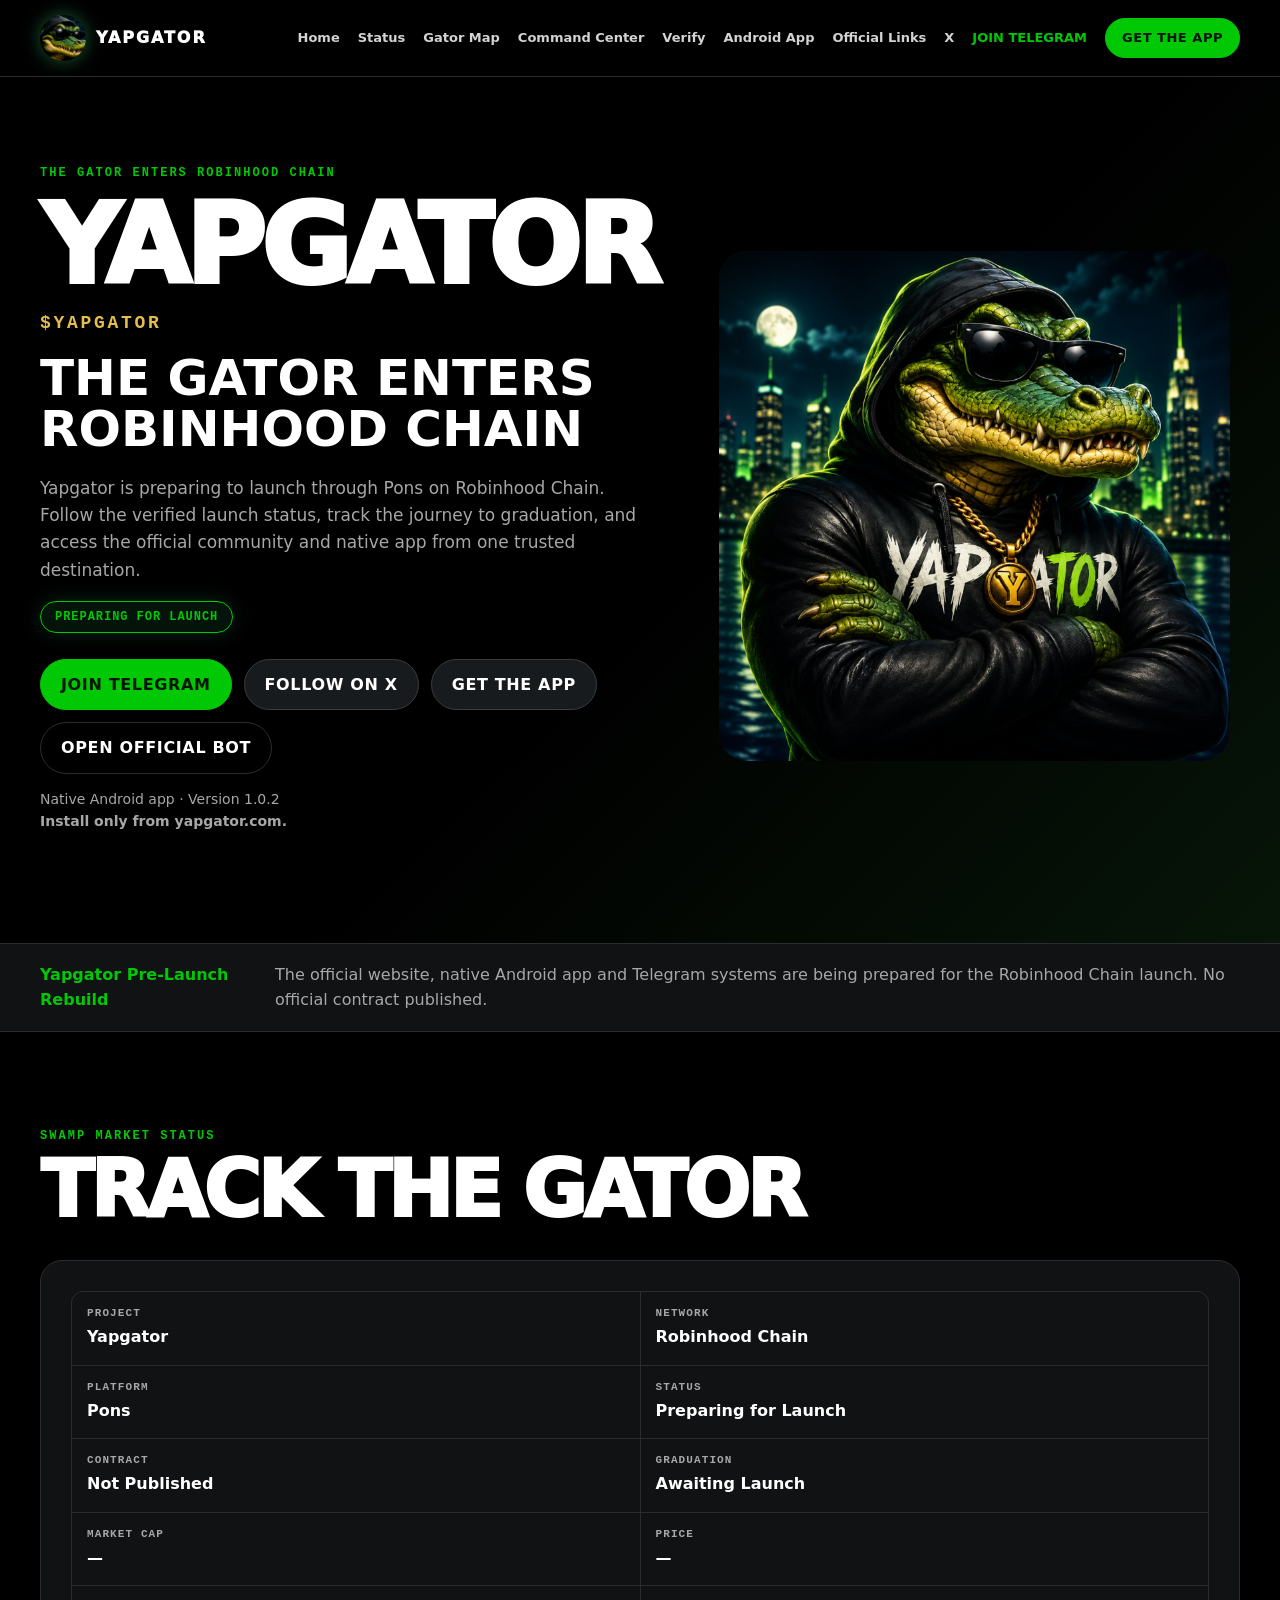
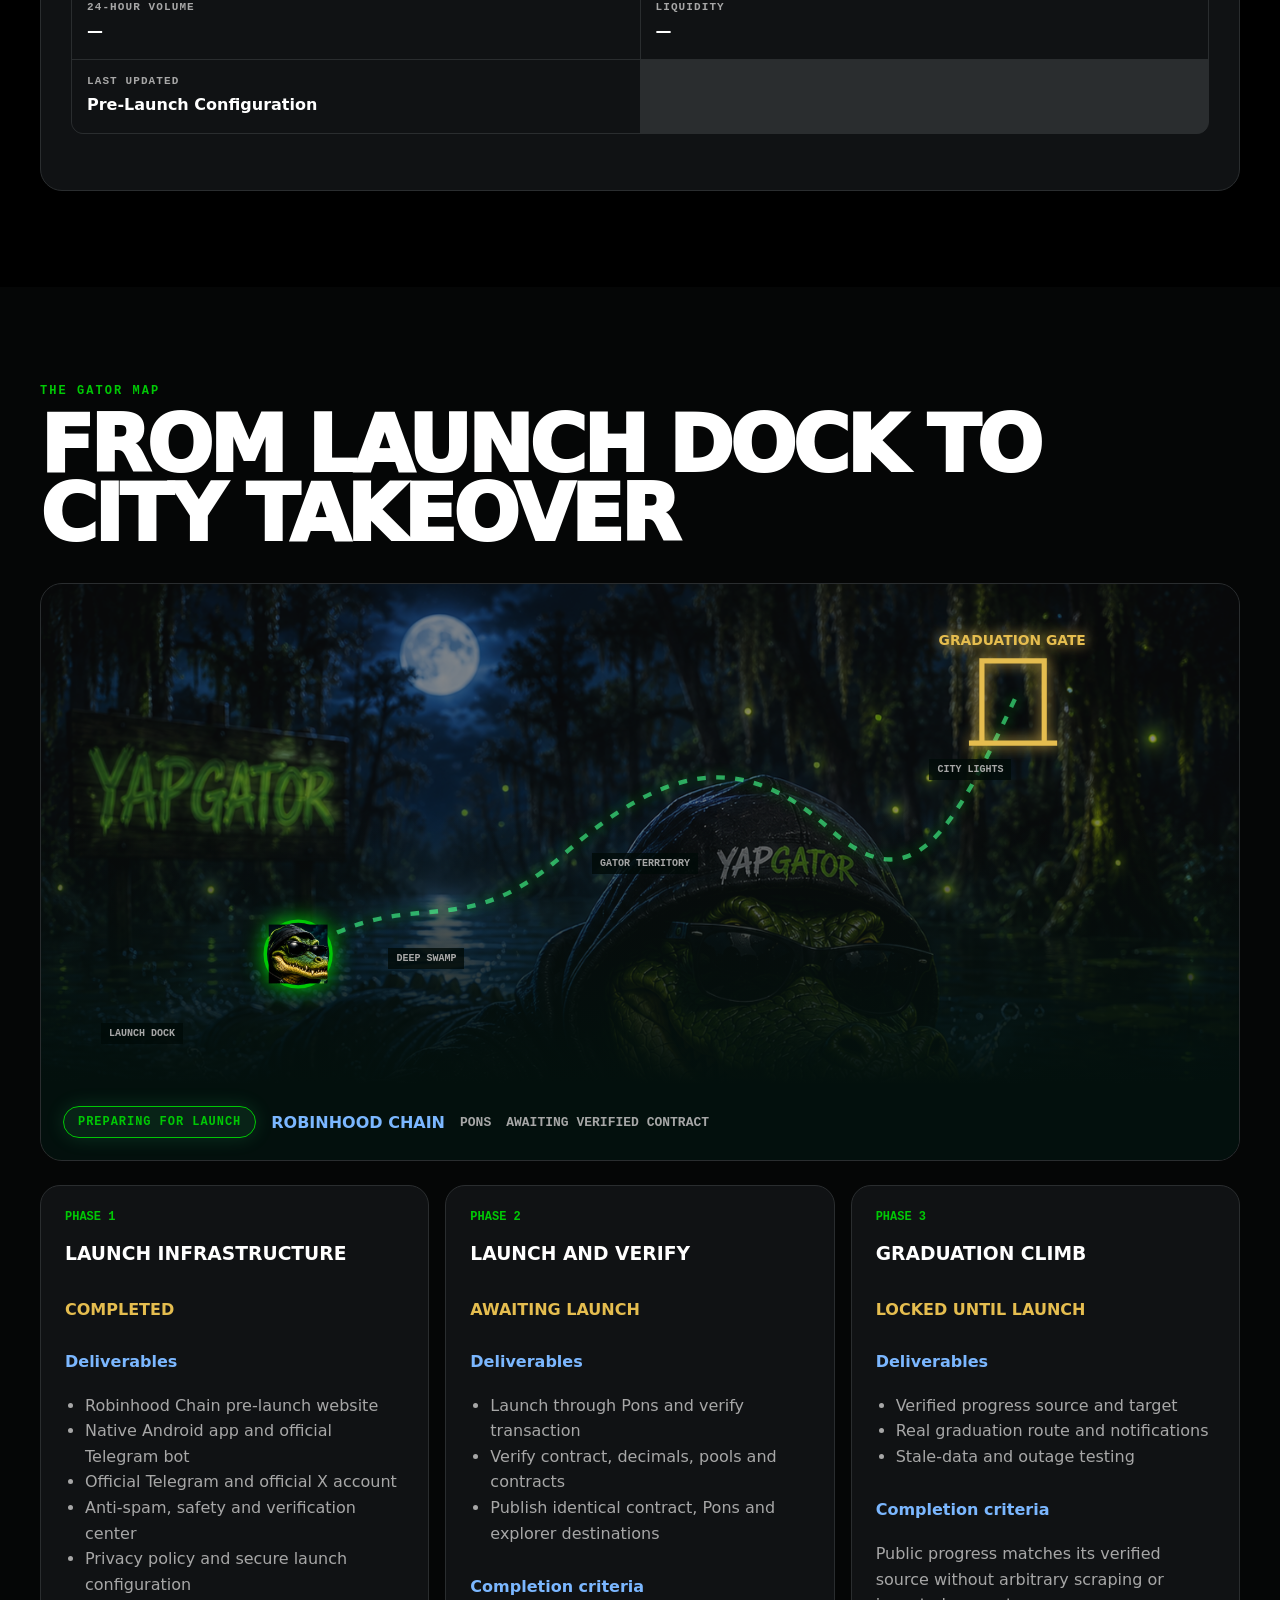
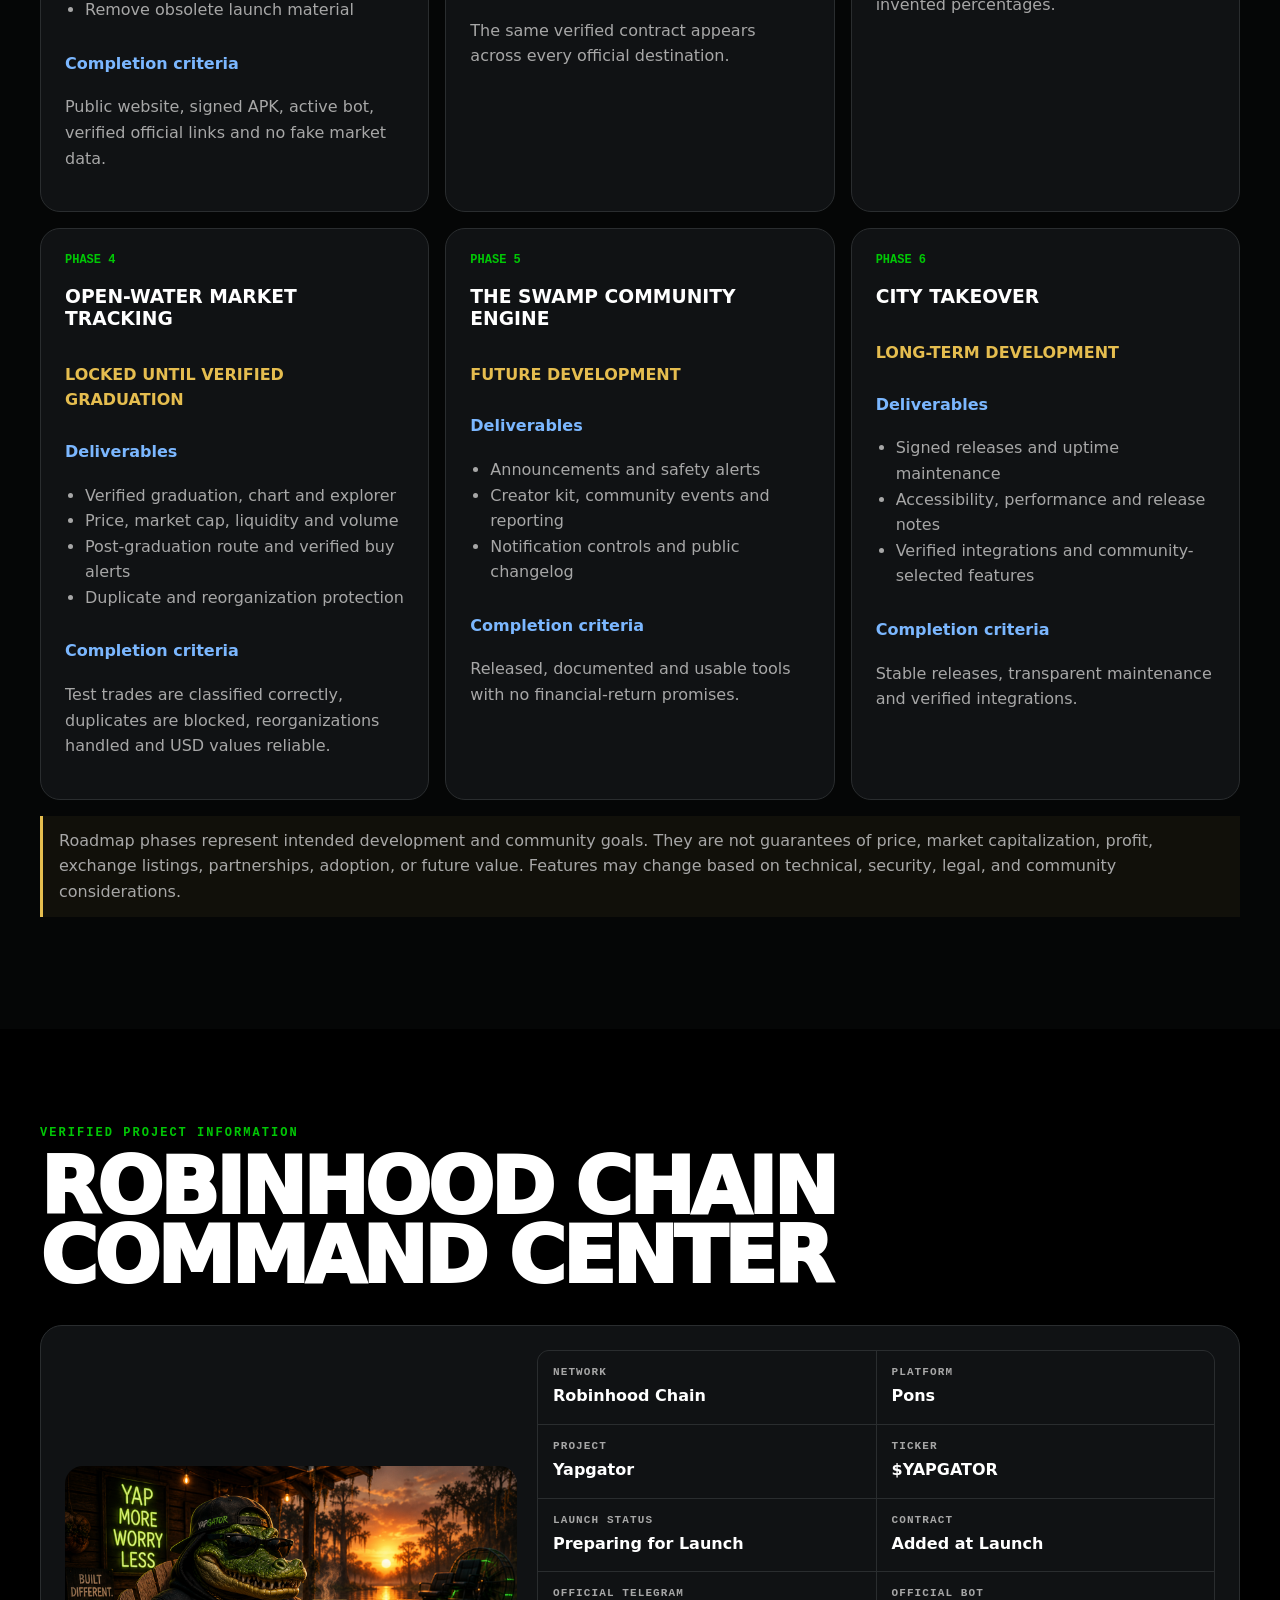
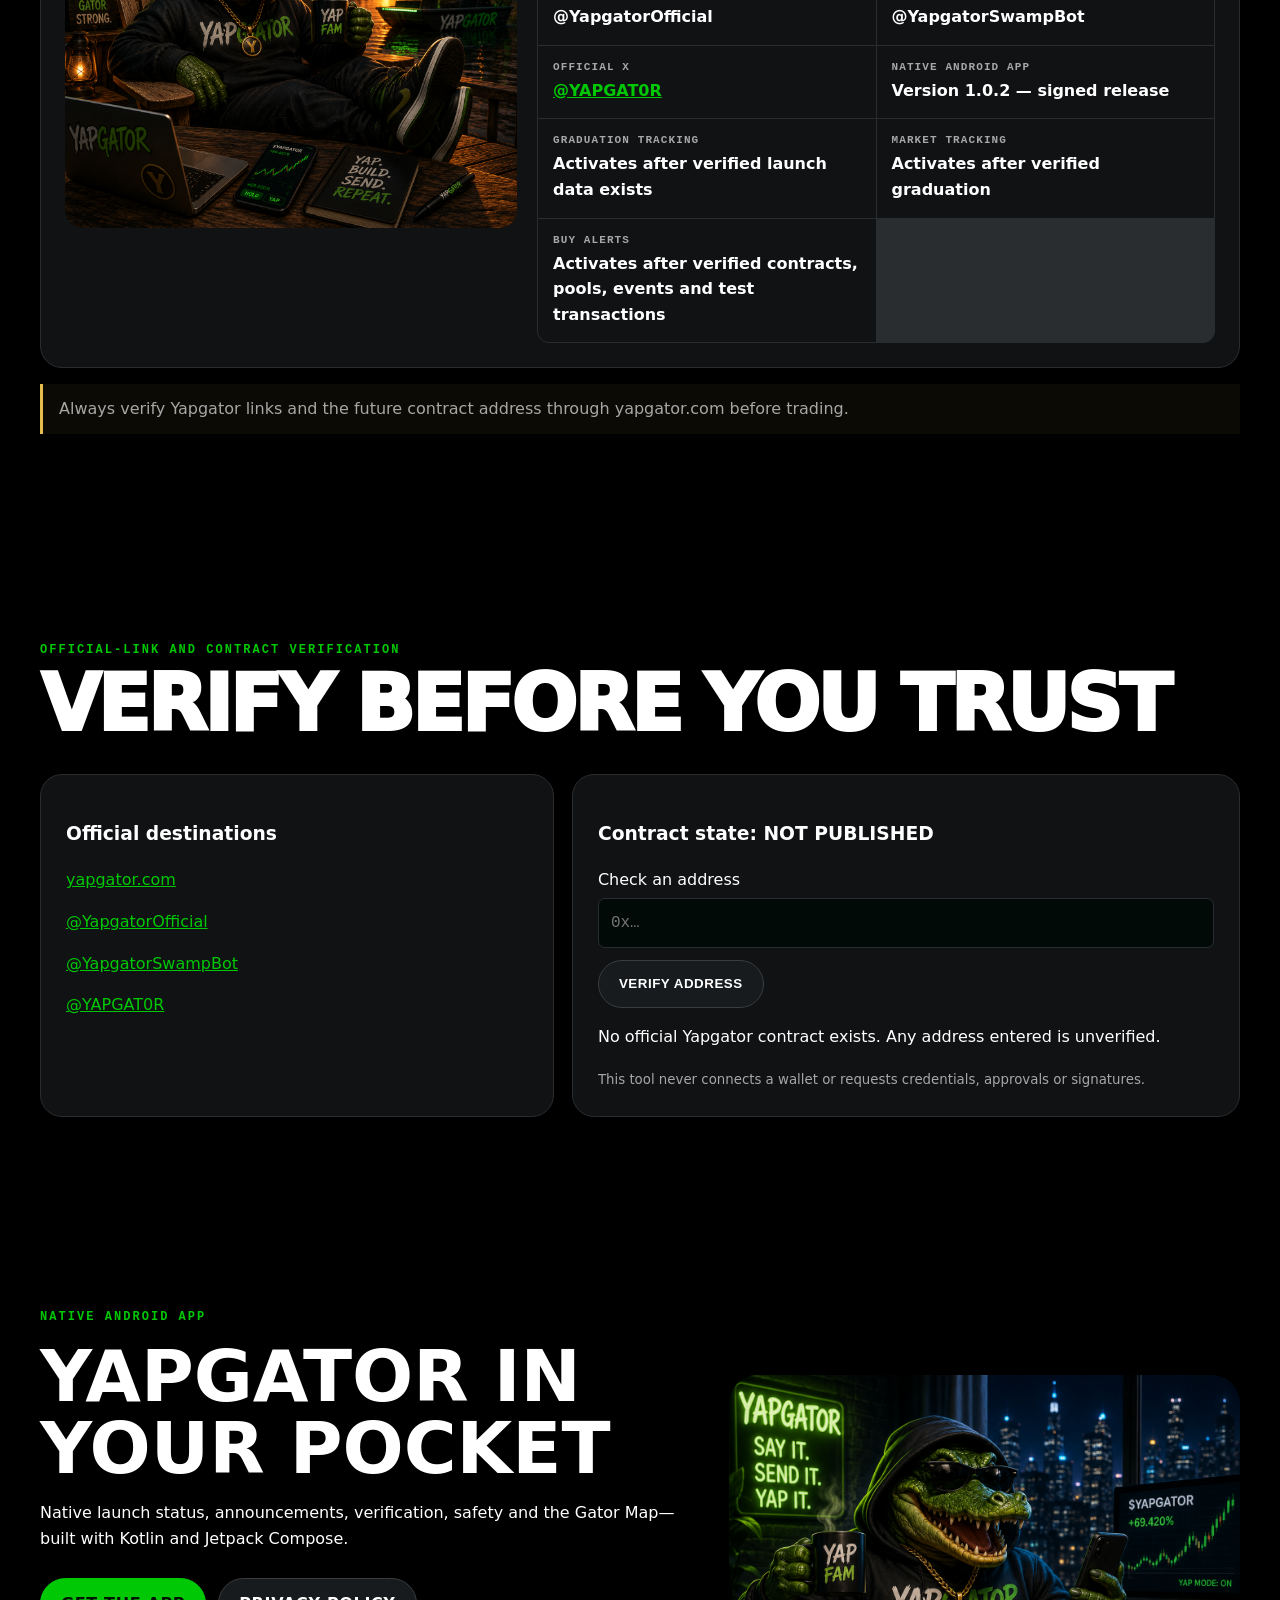
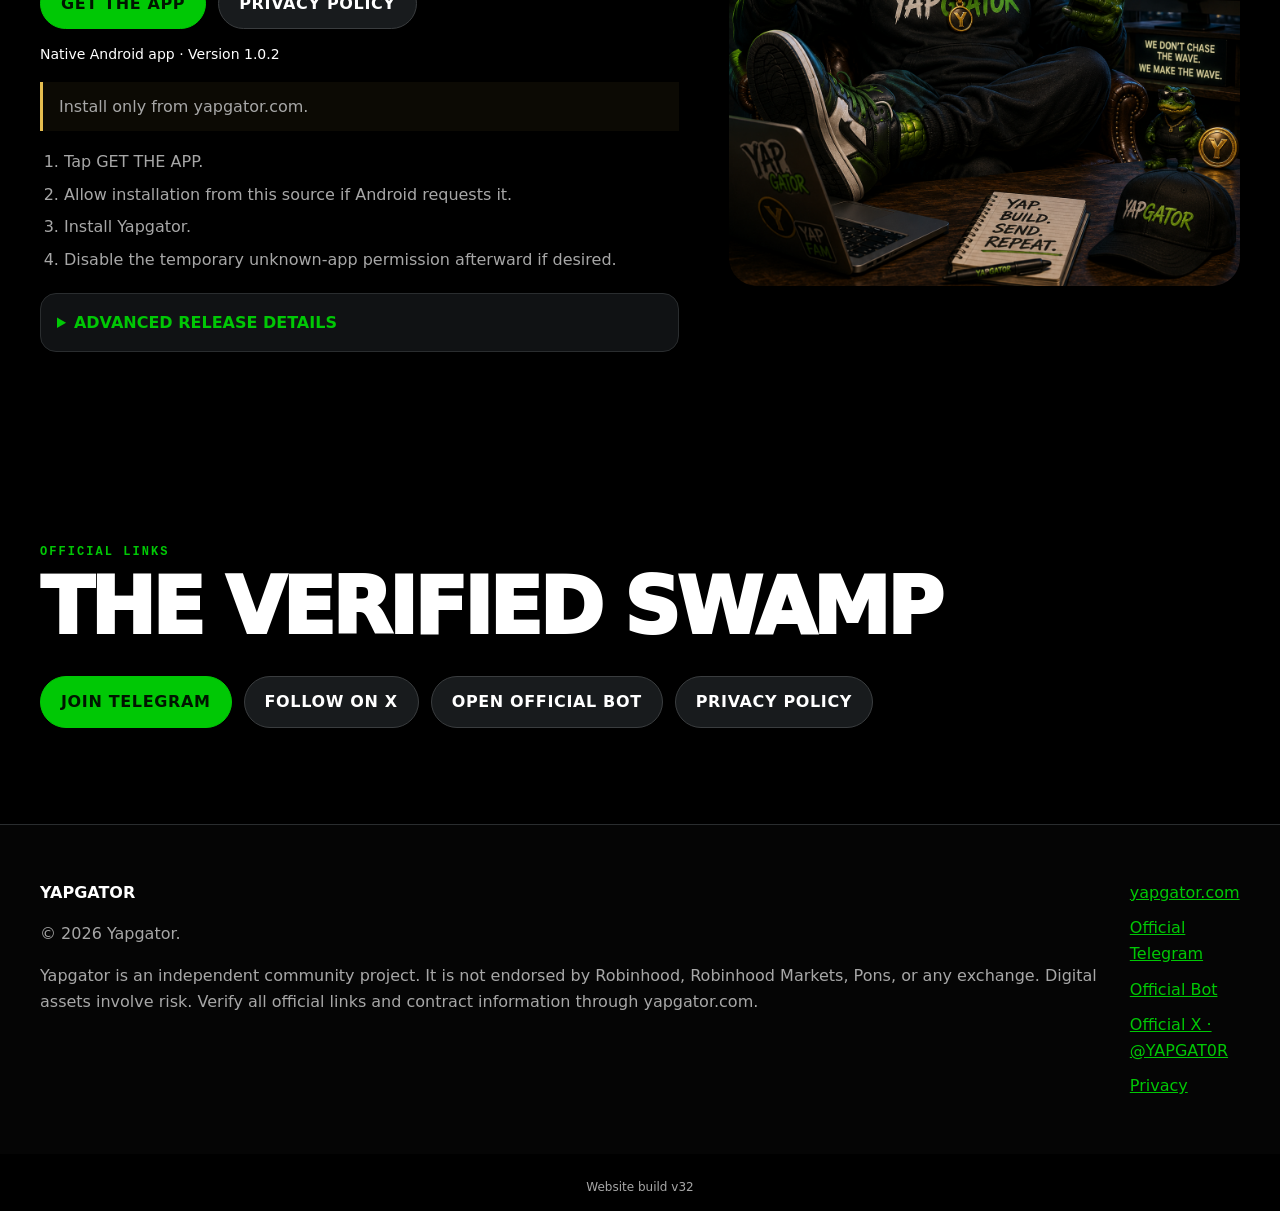
==== commit c33781fd: "Finish Yapgator X integration and working app release" ====
--- a/index.html
+++ b/index.html
@@ -14,8 +14,8 @@
 <meta property="og:type" content="website">
 <link rel="icon" href="assets/images/app-icon-192.png" sizes="192x192">
 <link rel="apple-touch-icon" href="assets/images/apple-touch-icon.png">
-<link rel="stylesheet" href="assets/css/styles.css?v=31">
-<script type="application/ld+json">{"@context":"https://schema.org","@type":"WebSite","name":"Yapgator","url":"https://yapgator.com/","sameAs":["https://t.me/YapgatorOfficial","https://t.me/YapgatorSwampBot"]}</script>
+<link rel="stylesheet" href="assets/css/styles.css?v=32">
+<script type="application/ld+json">{"@context":"https://schema.org","@type":"WebSite","name":"Yapgator","url":"https://yapgator.com/","sameAs":["https://t.me/YapgatorOfficial","https://t.me/YapgatorSwampBot","https://x.com/YAPGAT0R"]}</script>
 </head>
 <body>
 <a class="skip-link" href="#main">Skip to content</a>
@@ -42,8 +42,9 @@
 <a href="#verify">Verify</a>
 <a href="#android-app">Android App</a>
 <a href="#official-links">Official Links</a>
+<a href="https://x.com/YAPGAT0R">X</a>
 <a class="nav-telegram" href="https://t.me/YapgatorOfficial">JOIN TELEGRAM</a>
-<a class="button nav-app get-app" href="/downloads/Yapgator-v1.0.1.apk" download="Yapgator-v1.0.1.apk" data-app-download>GET APP</a>
+<a class="button nav-app get-app" href="/downloads/Yapgator-v1.0.2.apk" download="Yapgator-v1.0.2.apk" data-app-download>GET THE APP</a>
 </div>
 </nav>
 </header>
@@ -53,15 +54,17 @@
 <div class="hero-copy reveal">
 <p class="eyebrow">THE GATOR ENTERS ROBINHOOD CHAIN</p>
 <h1>YAPGATOR</h1>
+<p class="ticker-name">$YAPGATOR</p>
 <h2>THE GATOR ENTERS ROBINHOOD CHAIN</h2>
 <p>Yapgator is preparing to launch through Pons on Robinhood Chain. Follow the verified launch status, track the journey to graduation, and access the official community and native app from one trusted destination.</p>
 <span class="status-badge">PREPARING FOR LAUNCH</span>
 <div class="actions">
 <a class="button primary" href="https://t.me/YapgatorOfficial">JOIN TELEGRAM</a>
-<a class="button secondary get-app" href="/downloads/Yapgator-v1.0.1.apk" download="Yapgator-v1.0.1.apk" data-app-download>GET APP</a>
+<a class="button secondary" href="https://x.com/YAPGAT0R">FOLLOW ON X</a>
+<a class="button secondary get-app" href="/downloads/Yapgator-v1.0.2.apk" download="Yapgator-v1.0.2.apk" data-app-download>GET THE APP</a>
 <a class="button quiet" href="https://t.me/YapgatorSwampBot">OPEN OFFICIAL BOT</a>
 </div>
-<p class="app-note">Native Android app · Version 1.0.1<br><strong>Install only from yapgator.com.</strong></p>
+<p class="app-note">Native Android app · Version 1.0.2<br><strong>Install only from yapgator.com.</strong></p>
 </div>
 <figure class="hero-art reveal">
 <div class="halo">
@@ -169,12 +172,13 @@
 <div class="roadmap-grid measurable">
 <article>
 <span>PHASE 1</span>
-<h3>BUILD THE LAUNCH DOCK</h3>
-<b>IN PROGRESS</b>
+<h3>LAUNCH INFRASTRUCTURE</h3>
+<b>COMPLETED</b>
 <h4>Deliverables</h4>
 <ul>
 <li>Robinhood Chain pre-launch website</li>
 <li>Native Android app and official Telegram bot</li>
+<li>Official Telegram and official X account</li>
 <li>Anti-spam, safety and verification center</li>
 <li>Privacy policy and secure launch configuration</li>
 <li>Remove obsolete launch material</li>
@@ -197,8 +201,8 @@
 </article>
 <article>
 <span>PHASE 3</span>
-<h3>CROSS THE GRADUATION GATE</h3>
-<b>LOCKED UNTIL VERIFIED LAUNCH</b>
+<h3>GRADUATION CLIMB</h3>
+<b>LOCKED UNTIL LAUNCH</b>
 <h4>Deliverables</h4>
 <ul>
 <li>Verified progress source and target</li>
@@ -210,7 +214,7 @@
 </article>
 <article>
 <span>PHASE 4</span>
-<h3>BREAK INTO OPEN WATER</h3>
+<h3>OPEN-WATER MARKET TRACKING</h3>
 <b>LOCKED UNTIL VERIFIED GRADUATION</b>
 <h4>Deliverables</h4>
 <ul>
@@ -293,6 +297,7 @@
 <dt>Official Bot</dt>
 <dd>@YapgatorSwampBot</dd>
 </div>
+<div><dt>Official X</dt><dd><a href="https://x.com/YAPGAT0R">@YAPGAT0R</a></dd></div>
 <div>
 <dt>Native Android App</dt>
 <dd data-app-availability>Available after signed build verification</dd>
@@ -332,6 +337,7 @@
 <p>
 <a href="https://t.me/YapgatorSwampBot">@YapgatorSwampBot</a>
 </p>
+<p><a href="https://x.com/YAPGAT0R">@YAPGAT0R</a></p>
 </div>
 <form class="panel verify-card" data-contract-form>
 <h3>Contract state: <strong>NOT PUBLISHED</strong>
@@ -352,12 +358,13 @@
 <h2>YAPGATOR IN YOUR POCKET</h2>
 <p>Native launch status, announcements, verification, safety and the Gator Map—built with Kotlin and Jetpack Compose.</p>
 <div class="actions">
-<a class="button primary get-app" href="/downloads/Yapgator-v1.0.1.apk" download="Yapgator-v1.0.1.apk" data-app-download>GET APP</a>
+<a class="button primary get-app" href="/downloads/Yapgator-v1.0.2.apk" download="Yapgator-v1.0.2.apk" data-app-download>GET THE APP</a>
 <a class="button secondary" href="privacy.html">PRIVACY POLICY</a>
 </div>
-<p class="app-note">Native Android app · Version 1.0.1</p>
+<p class="app-note">Native Android app · Version 1.0.2</p>
 <p class="security">Install only from yapgator.com.</p>
-<details class="release-details"><summary>VERIFY THIS RELEASE</summary><div data-release-details><p><strong>Package:</strong> com.yapgator.app</p><p><strong>Version:</strong> 1.0.1</p><p><strong>Version code:</strong> 2</p><p><strong>APK size:</strong> 8.5 MB</p><p class="checksum"><strong>SHA-256:</strong> 4387429dc72d9ffe5aba77a9628876b8033f0fb66eeb71c8e76974c01e86362b</p><p><a href="privacy.html">Privacy policy</a></p></div></details>
+<ol class="install-steps"><li>Tap GET THE APP.</li><li>Allow installation from this source if Android requests it.</li><li>Install Yapgator.</li><li>Disable the temporary unknown-app permission afterward if desired.</li></ol>
+<details class="release-details"><summary>ADVANCED RELEASE DETAILS</summary><div data-release-details><p><strong>Package:</strong> com.yapgator.app</p><p><strong>Version:</strong> 1.0.2</p><p><strong>Version code:</strong> 3</p><p><strong>APK size:</strong> 8.5 MB</p><p class="checksum"><strong>SHA-256:</strong> d1831e31ba34691ef3493f3ea2648b53f4a4b052cee20ecf61cca139639ba0ee</p><p><a href="privacy.html">Privacy policy</a></p></div></details>
 </div>
 <img src="assets/images/yapgator-install.png" width="1254" height="1254" alt="Yapgator native Android app artwork">
 </div>
@@ -370,6 +377,7 @@
 </div>
 <div class="actions">
 <a class="button primary" href="https://t.me/YapgatorOfficial">JOIN TELEGRAM</a>
+<a class="button secondary" href="https://x.com/YAPGAT0R">FOLLOW ON X</a>
 <a class="button secondary" href="https://t.me/YapgatorSwampBot">OPEN OFFICIAL BOT</a>
 <a class="button secondary" href="privacy.html">PRIVACY POLICY</a>
 </div>
@@ -388,13 +396,15 @@
 <a href="https://yapgator.com">yapgator.com</a>
 <a href="https://t.me/YapgatorOfficial">Official Telegram</a>
 <a href="https://t.me/YapgatorSwampBot">Official Bot</a>
+<a href="https://x.com/YAPGAT0R">Official X · @YAPGAT0R</a>
 <a href="privacy.html">Privacy</a>
 </nav>
 </div>
 </footer>
-<script src="assets/js/config.js?v=31">
+<p class="build-id">Website build v32</p>
+<script src="assets/js/config.js?v=32">
 </script>
-<script src="assets/js/app.js?v=31">
+<script src="assets/js/app.js?v=32">
 </script>
 </body>
 </html>
--- a/assets/css/styles.css
+++ b/assets/css/styles.css
@@ -162,3 +162,5 @@
 body{background:#000}body:before{display:none}.site-header{background:rgba(0,0,0,.94);border-color:var(--line)}.nav{min-height:76px}.nav-links{gap:18px}.nav-links a{color:#d3d3d3}.nav-links .button{color:#001600;padding:9px 16px;min-height:40px}.nav-telegram{color:var(--green)!important}.hero{min-height:auto;padding:88px 0 96px;background:linear-gradient(135deg,#000 55%,#071508)}.hero-grid{gap:64px}.hero h1,.section-title h2{background:none;color:#fff;text-shadow:none;letter-spacing:-.045em}.hero h2{font-size:clamp(28px,4vw,50px)}.hero-art{width:100%;max-width:640px;margin-inline:auto;overflow:hidden;border-radius:28px;background:#101214}.hero-art img{display:block;width:100%;height:auto;max-width:100%;aspect-ratio:auto;object-fit:contain;object-position:center;border-radius:28px;mask-image:none;filter:none}.halo{display:none}.button{border-radius:999px;transition:transform .18s ease,background .18s ease}.button:hover{transform:translateY(-1px)}.primary,.get-app{background:var(--green);color:#001500;border-color:var(--green);box-shadow:none}.primary:hover,.get-app:hover{background:#00b405}.secondary{background:#181b1d;border-color:#3a3d3f;color:#fff}.quiet{color:#fff;background:transparent}.app-note{font-size:14px!important}.panel{background:#101214;border-color:var(--line);box-shadow:none}.data-grid{background:var(--line);border-color:var(--line)}.data-grid div{background:#101214}.map-section{background:#050606}.journey-scene>img,.command>img,.community img{width:100%;height:auto;object-fit:contain;object-position:center;mask-image:none;filter:none}.command>img{border-radius:18px}.community img{border-radius:28px}.roadmap-grid article{background:#101214;border-color:var(--line);border-radius:20px}.release-details{margin-top:20px;padding:16px;border:1px solid var(--line);border-radius:16px;background:#101214}.release-details summary{cursor:pointer;font-weight:850;color:var(--green)}.announcement-strip{background:#101214;border-block-color:var(--line)}footer{background:#050505;border-color:var(--line)}
 @media(max-width:860px){.nav-links{top:76px;background:#101214}.nav-app{width:100%}.hero{padding-top:44px}.hero-art{order:0;max-width:560px}.hero-copy{order:-1}.command>img{max-height:none;object-fit:contain}}
 @media(max-width:520px){.hero h1{font-size:52px}.hero-art img{border-radius:24px}.hero-grid{gap:34px}.hero{padding-bottom:64px}.nav{min-height:68px}.nav-links{top:68px}.brand img{width:40px;height:40px}}
+.install-steps{margin:18px 0;padding-left:24px;color:var(--muted)}.install-steps li{margin:7px 0}.build-id{color:var(--muted);font-size:12px;text-align:center;margin:24px auto 0}.command a{color:var(--green)}
+@media(max-width:1100px) and (min-width:861px){.menu-toggle{display:block}.nav-links{position:absolute;display:none;top:76px;left:0;right:0;padding:18px 20px;background:#101214;border-bottom:1px solid var(--line);flex-direction:column;align-items:stretch}.nav-links.open{display:flex}.nav-links a{padding:10px}.nav-app{width:100%}}
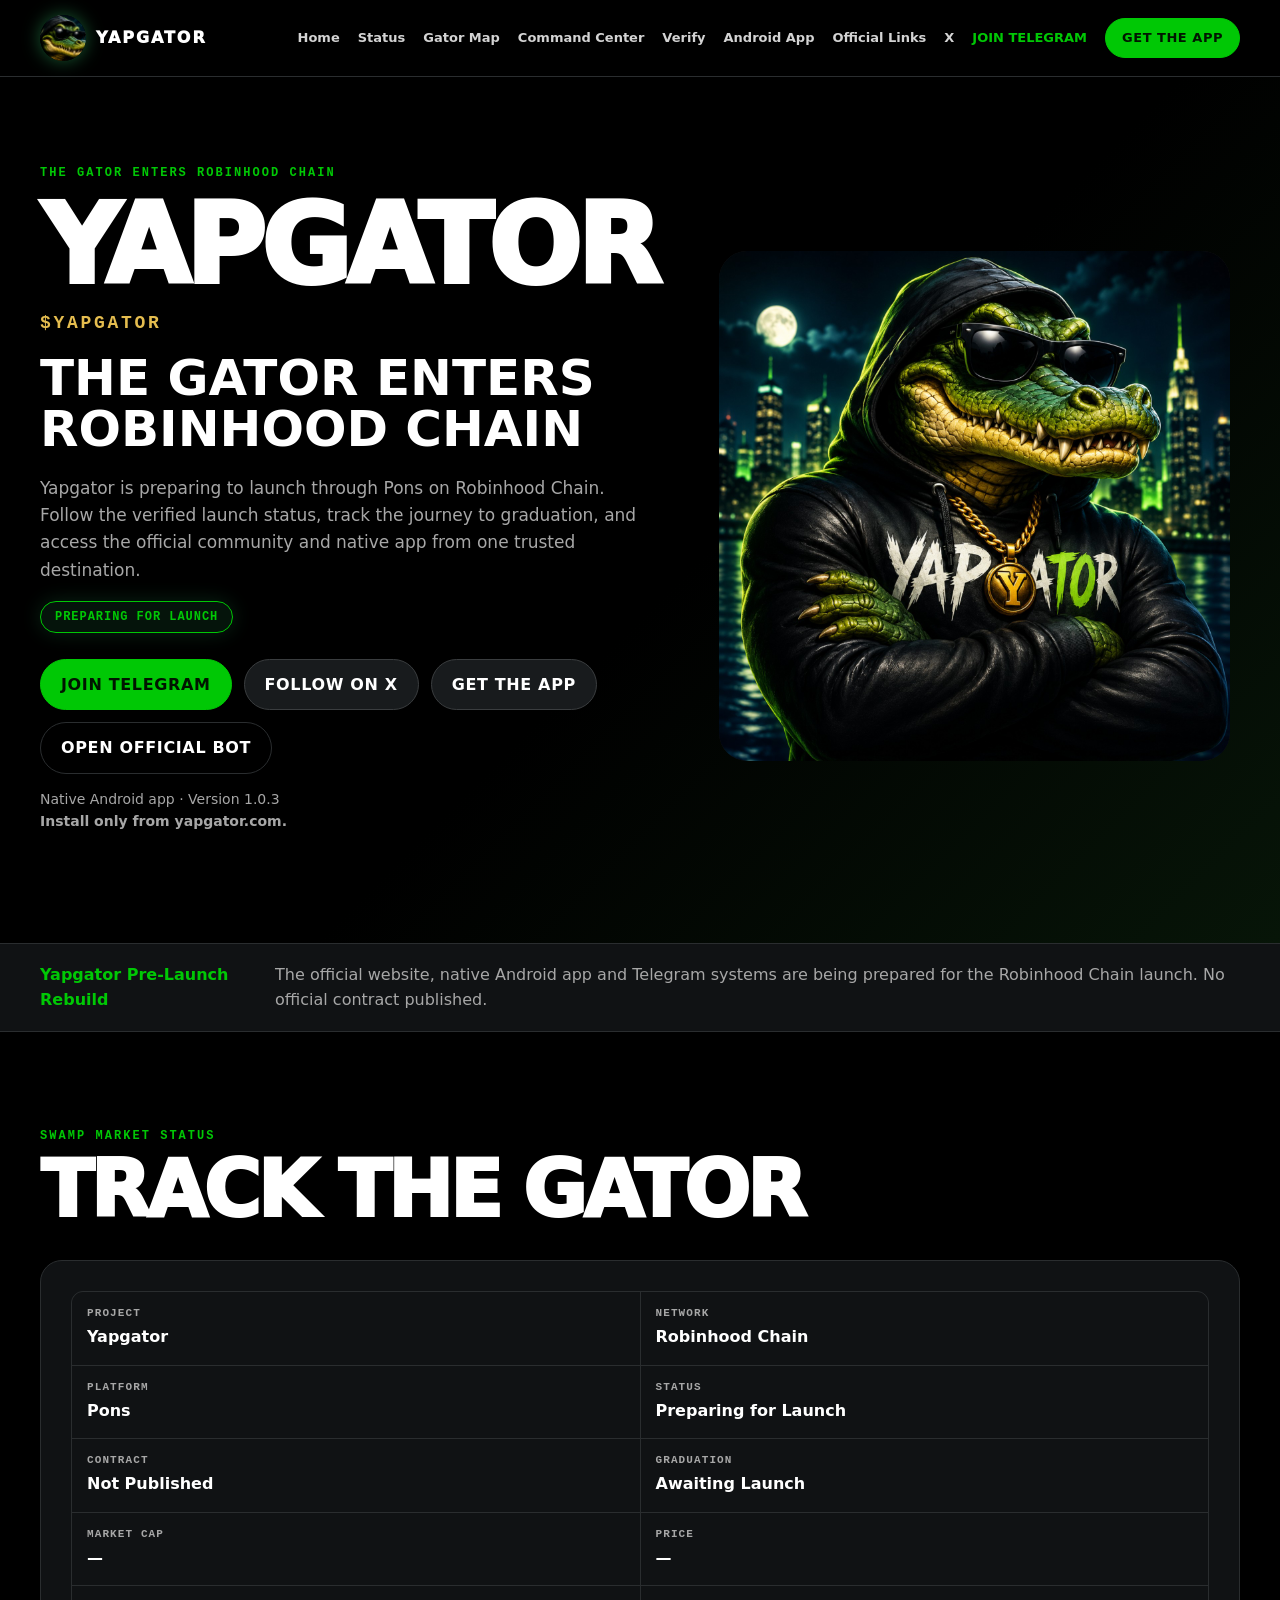
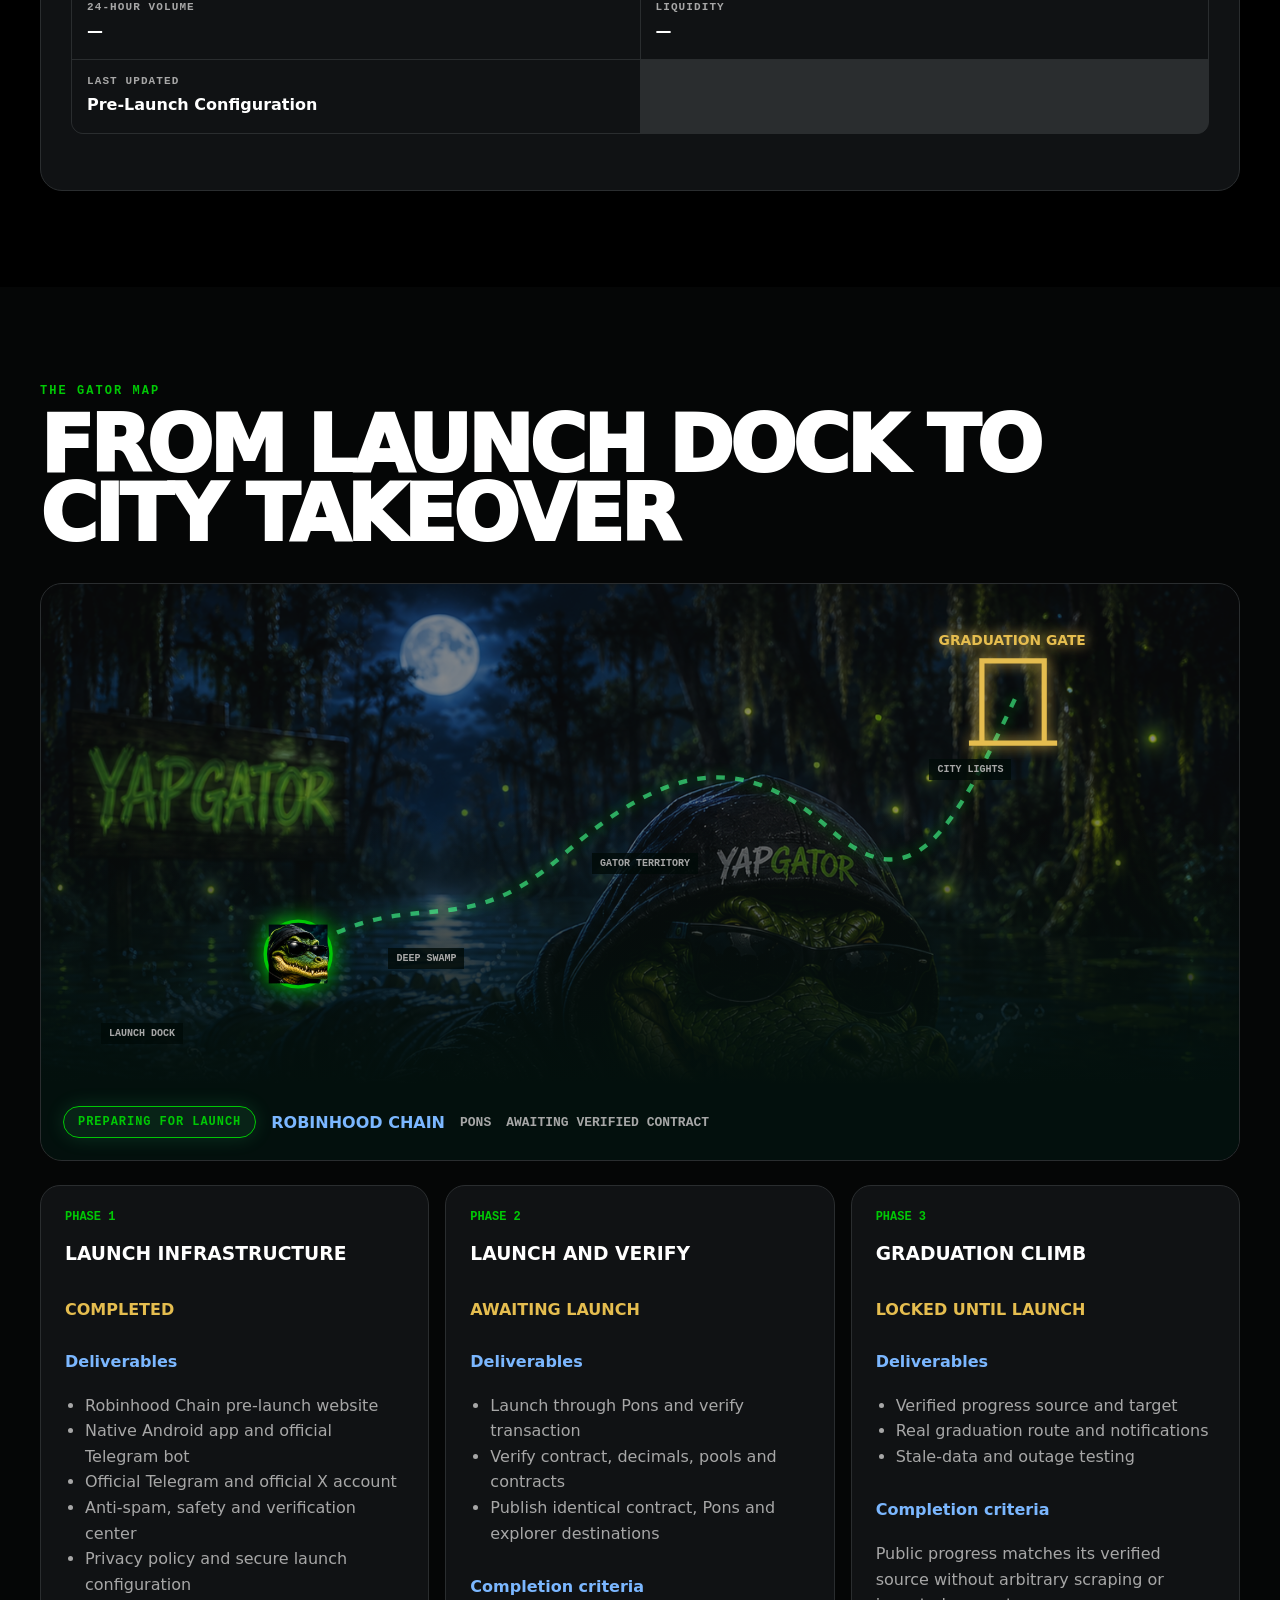
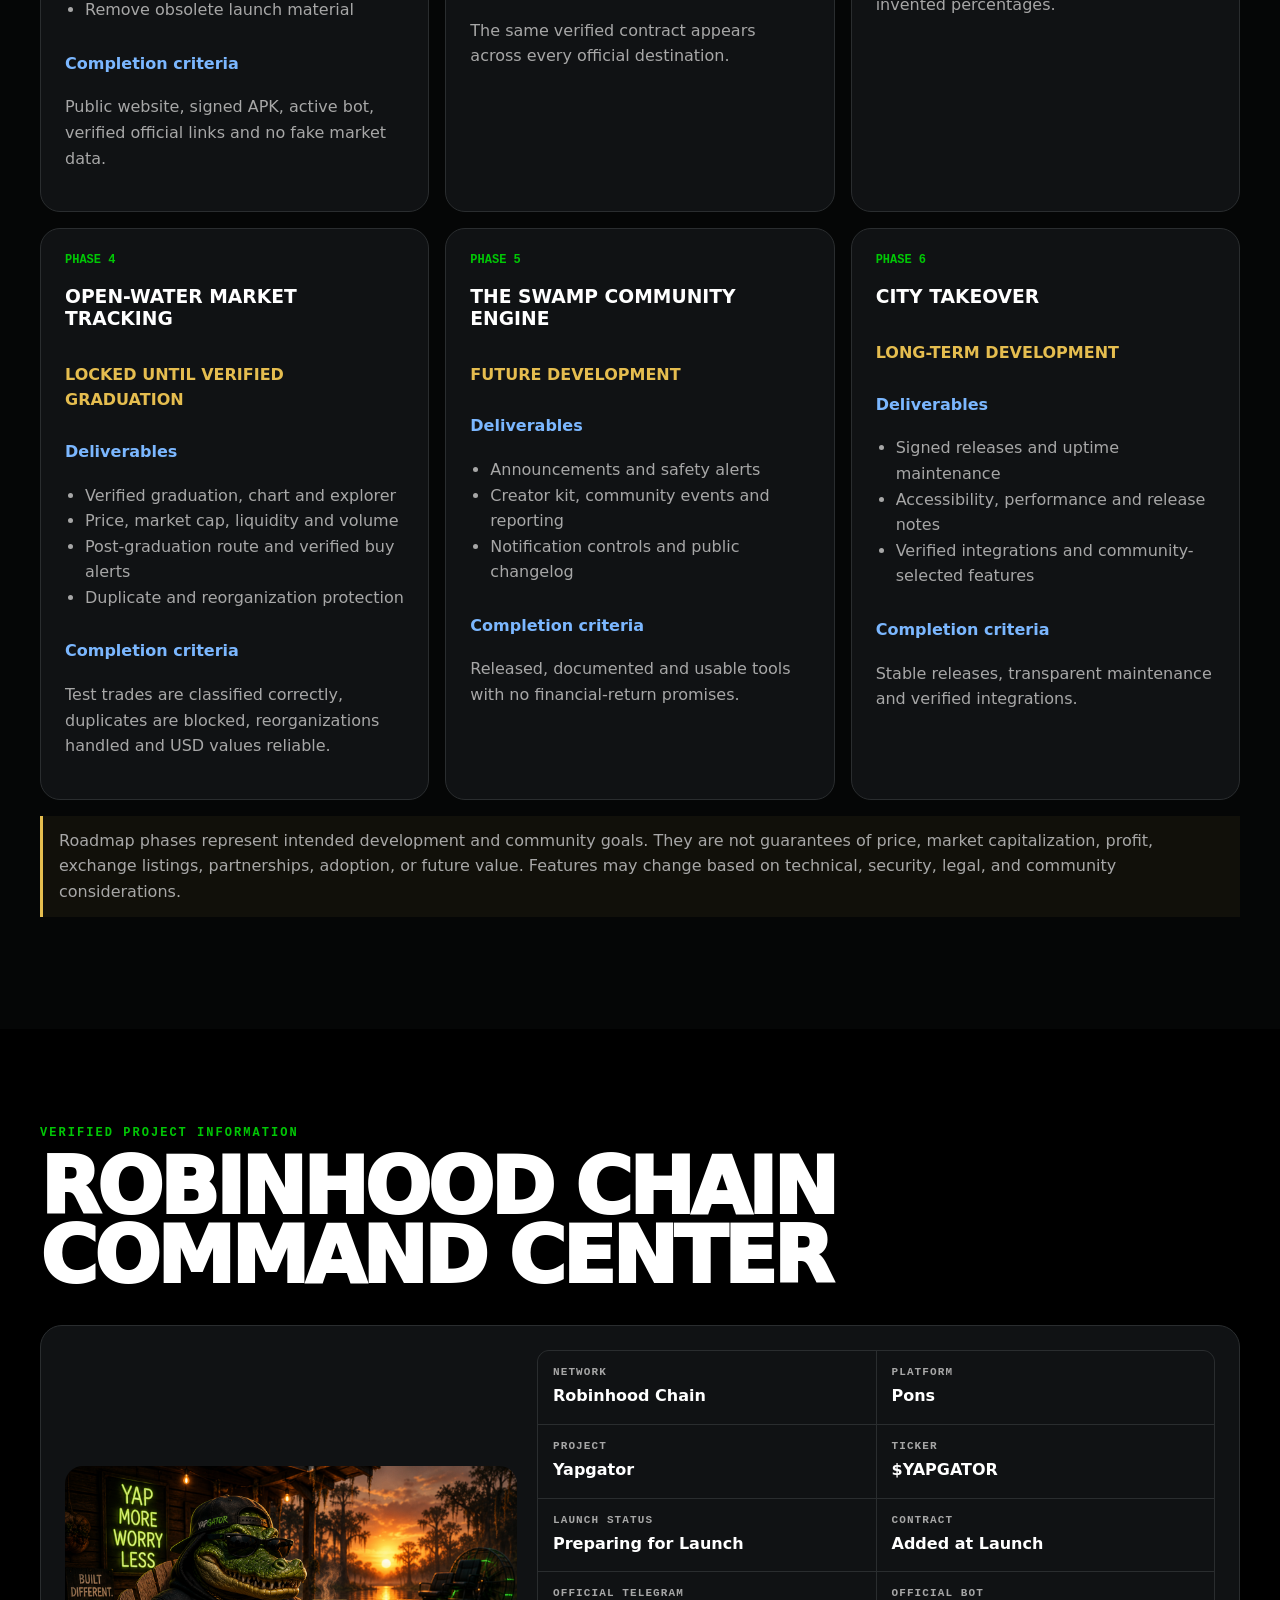
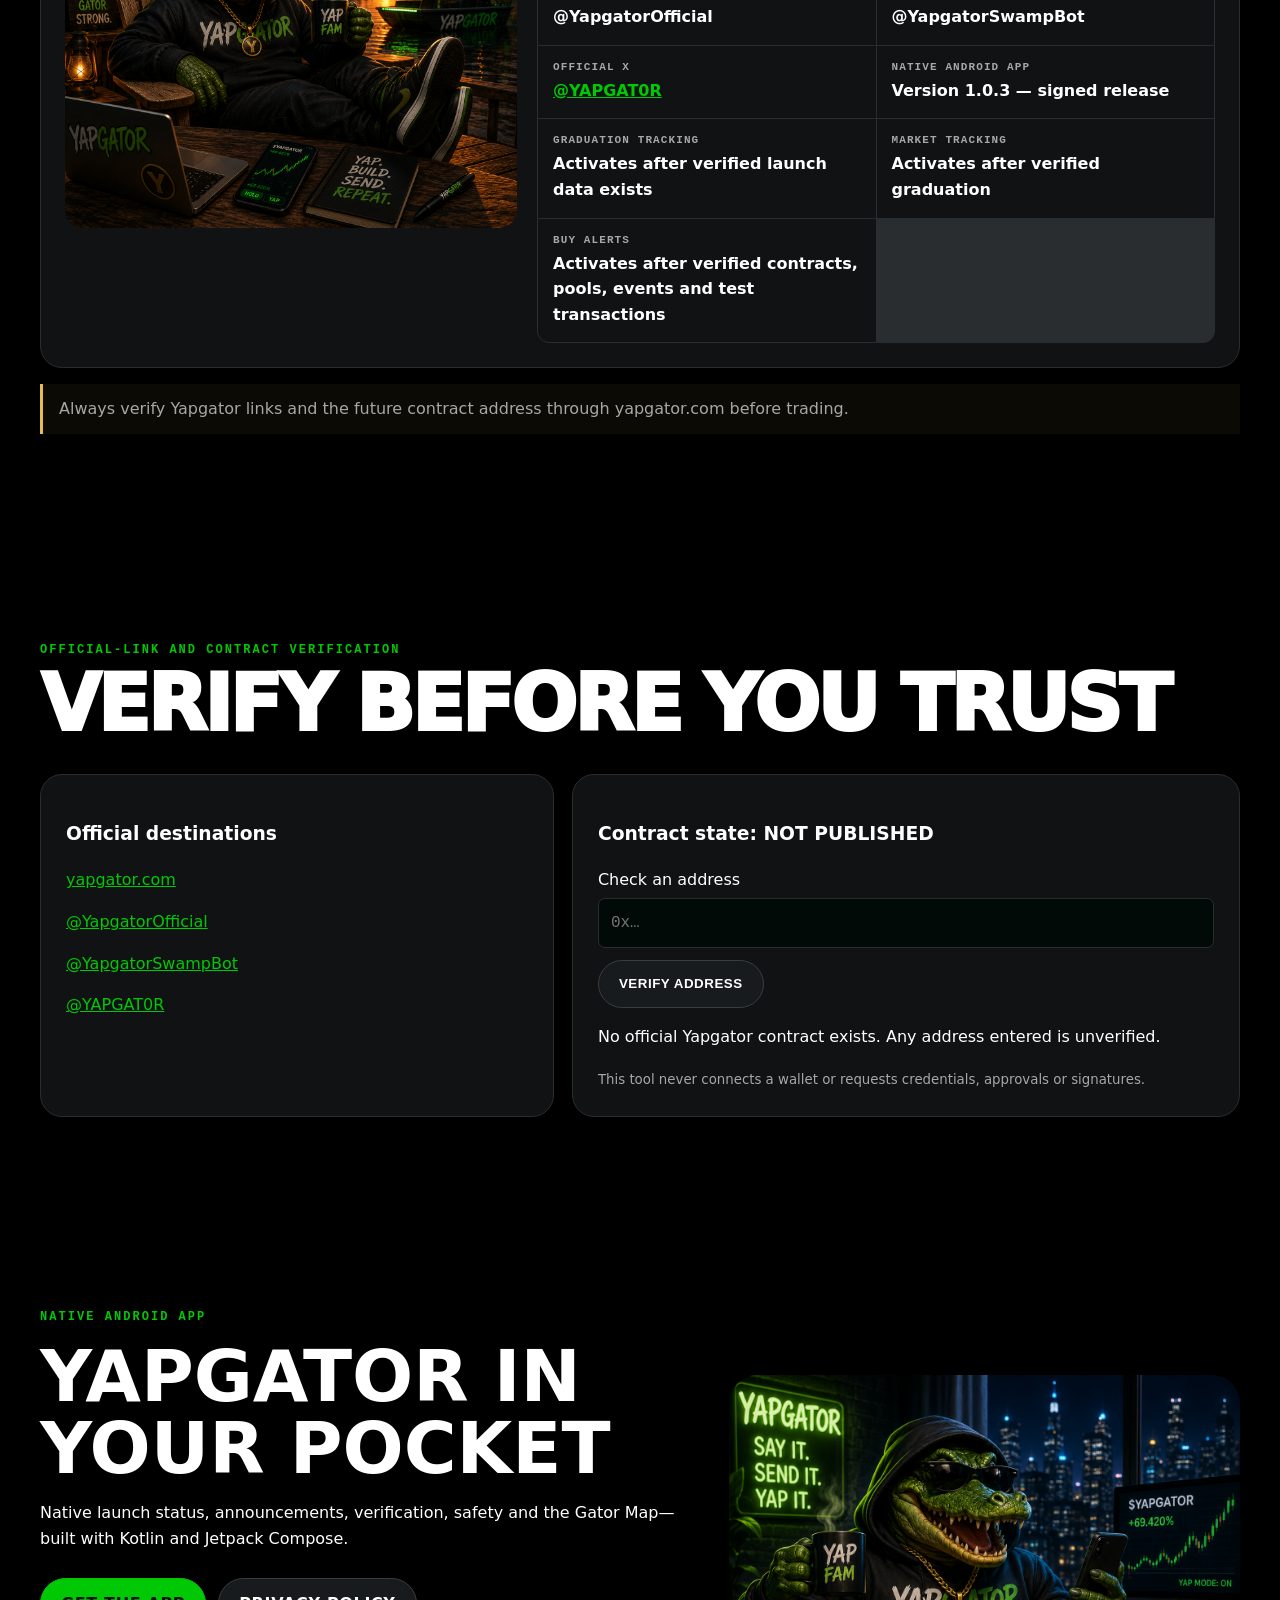
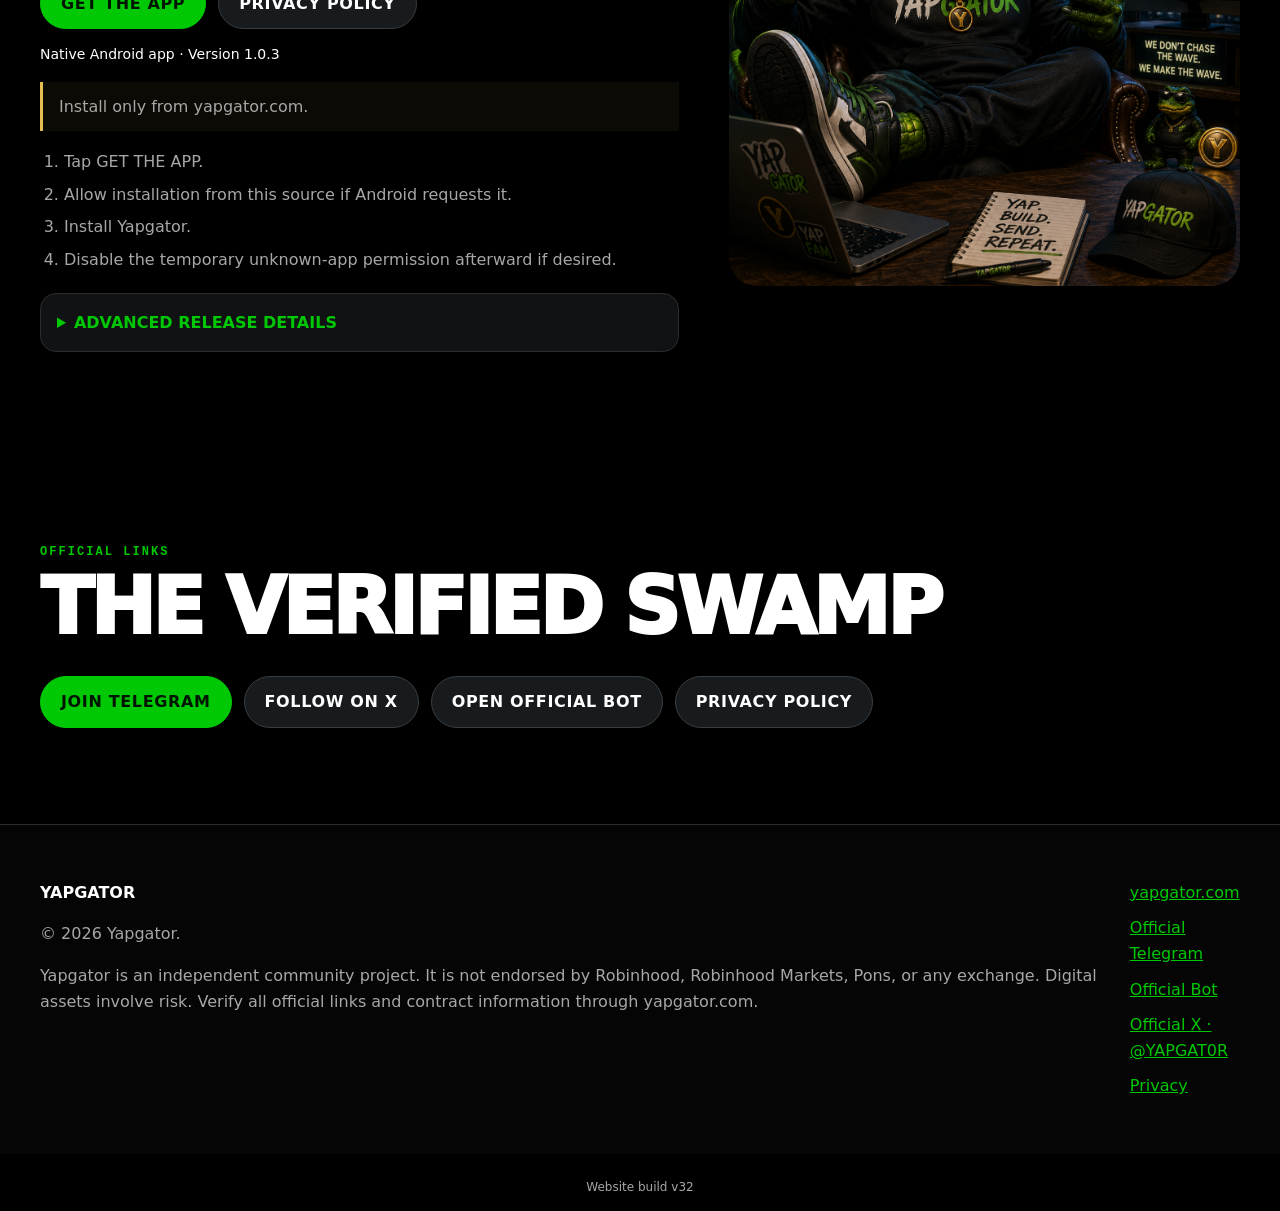
==== commit c04e3f8a: "Finish Yapgator X integration and working app release" ====
--- a/index.html
+++ b/index.html
@@ -44,7 +44,7 @@
 <a href="#official-links">Official Links</a>
 <a href="https://x.com/YAPGAT0R">X</a>
 <a class="nav-telegram" href="https://t.me/YapgatorOfficial">JOIN TELEGRAM</a>
-<a class="button nav-app get-app" href="/downloads/Yapgator-v1.0.2.apk" download="Yapgator-v1.0.2.apk" data-app-download>GET THE APP</a>
+<a class="button nav-app get-app" href="/downloads/Yapgator-v1.0.3.apk" download="Yapgator-v1.0.3.apk" data-app-download>GET THE APP</a>
 </div>
 </nav>
 </header>
@@ -61,10 +61,10 @@
 <div class="actions">
 <a class="button primary" href="https://t.me/YapgatorOfficial">JOIN TELEGRAM</a>
 <a class="button secondary" href="https://x.com/YAPGAT0R">FOLLOW ON X</a>
-<a class="button secondary get-app" href="/downloads/Yapgator-v1.0.2.apk" download="Yapgator-v1.0.2.apk" data-app-download>GET THE APP</a>
+<a class="button secondary get-app" href="/downloads/Yapgator-v1.0.3.apk" download="Yapgator-v1.0.3.apk" data-app-download>GET THE APP</a>
 <a class="button quiet" href="https://t.me/YapgatorSwampBot">OPEN OFFICIAL BOT</a>
 </div>
-<p class="app-note">Native Android app · Version 1.0.2<br><strong>Install only from yapgator.com.</strong></p>
+<p class="app-note">Native Android app · Version 1.0.3<br><strong>Install only from yapgator.com.</strong></p>
 </div>
 <figure class="hero-art reveal">
 <div class="halo">
@@ -358,13 +358,13 @@
 <h2>YAPGATOR IN YOUR POCKET</h2>
 <p>Native launch status, announcements, verification, safety and the Gator Map—built with Kotlin and Jetpack Compose.</p>
 <div class="actions">
-<a class="button primary get-app" href="/downloads/Yapgator-v1.0.2.apk" download="Yapgator-v1.0.2.apk" data-app-download>GET THE APP</a>
+<a class="button primary get-app" href="/downloads/Yapgator-v1.0.3.apk" download="Yapgator-v1.0.3.apk" data-app-download>GET THE APP</a>
 <a class="button secondary" href="privacy.html">PRIVACY POLICY</a>
 </div>
-<p class="app-note">Native Android app · Version 1.0.2</p>
+<p class="app-note">Native Android app · Version 1.0.3</p>
 <p class="security">Install only from yapgator.com.</p>
 <ol class="install-steps"><li>Tap GET THE APP.</li><li>Allow installation from this source if Android requests it.</li><li>Install Yapgator.</li><li>Disable the temporary unknown-app permission afterward if desired.</li></ol>
-<details class="release-details"><summary>ADVANCED RELEASE DETAILS</summary><div data-release-details><p><strong>Package:</strong> com.yapgator.app</p><p><strong>Version:</strong> 1.0.2</p><p><strong>Version code:</strong> 3</p><p><strong>APK size:</strong> 8.5 MB</p><p class="checksum"><strong>SHA-256:</strong> d1831e31ba34691ef3493f3ea2648b53f4a4b052cee20ecf61cca139639ba0ee</p><p><a href="privacy.html">Privacy policy</a></p></div></details>
+<details class="release-details"><summary>ADVANCED RELEASE DETAILS</summary><div data-release-details><p><strong>Package:</strong> com.yapgator.app</p><p><strong>Version:</strong> 1.0.3</p><p><strong>Version code:</strong> 4</p><p><strong>APK size:</strong> 8.5 MB</p><p class="checksum"><strong>SHA-256:</strong> f8b8e663c5302e8f373f124a328e3e141e43958a8845573cbef5b3224e1f3691</p><p><a href="privacy.html">Privacy policy</a></p></div></details>
 </div>
 <img src="assets/images/yapgator-install.png" width="1254" height="1254" alt="Yapgator native Android app artwork">
 </div>
--- a/assets/css/styles.css
+++ b/assets/css/styles.css
@@ -157,7 +157,7 @@
 .announcement-strip .shell{align-items:flex-start;flex-direction:column;gap:4px}
 }
 
-/* v31 financial-product redesign */
+/* v32 financial-product redesign and proportional artwork safeguards */
 :root{--ink:#fff;--muted:#a7a7a7;--green:#00c805;--blue:#7bb7ff;--gold:#e5bd4f;--night:#000;--panel:#101214;--line:#2a2d2f;--max:1200px}
 body{background:#000}body:before{display:none}.site-header{background:rgba(0,0,0,.94);border-color:var(--line)}.nav{min-height:76px}.nav-links{gap:18px}.nav-links a{color:#d3d3d3}.nav-links .button{color:#001600;padding:9px 16px;min-height:40px}.nav-telegram{color:var(--green)!important}.hero{min-height:auto;padding:88px 0 96px;background:linear-gradient(135deg,#000 55%,#071508)}.hero-grid{gap:64px}.hero h1,.section-title h2{background:none;color:#fff;text-shadow:none;letter-spacing:-.045em}.hero h2{font-size:clamp(28px,4vw,50px)}.hero-art{width:100%;max-width:640px;margin-inline:auto;overflow:hidden;border-radius:28px;background:#101214}.hero-art img{display:block;width:100%;height:auto;max-width:100%;aspect-ratio:auto;object-fit:contain;object-position:center;border-radius:28px;mask-image:none;filter:none}.halo{display:none}.button{border-radius:999px;transition:transform .18s ease,background .18s ease}.button:hover{transform:translateY(-1px)}.primary,.get-app{background:var(--green);color:#001500;border-color:var(--green);box-shadow:none}.primary:hover,.get-app:hover{background:#00b405}.secondary{background:#181b1d;border-color:#3a3d3f;color:#fff}.quiet{color:#fff;background:transparent}.app-note{font-size:14px!important}.panel{background:#101214;border-color:var(--line);box-shadow:none}.data-grid{background:var(--line);border-color:var(--line)}.data-grid div{background:#101214}.map-section{background:#050606}.journey-scene>img,.command>img,.community img{width:100%;height:auto;object-fit:contain;object-position:center;mask-image:none;filter:none}.command>img{border-radius:18px}.community img{border-radius:28px}.roadmap-grid article{background:#101214;border-color:var(--line);border-radius:20px}.release-details{margin-top:20px;padding:16px;border:1px solid var(--line);border-radius:16px;background:#101214}.release-details summary{cursor:pointer;font-weight:850;color:var(--green)}.announcement-strip{background:#101214;border-block-color:var(--line)}footer{background:#050505;border-color:var(--line)}
 @media(max-width:860px){.nav-links{top:76px;background:#101214}.nav-app{width:100%}.hero{padding-top:44px}.hero-art{order:0;max-width:560px}.hero-copy{order:-1}.command>img{max-height:none;object-fit:contain}}
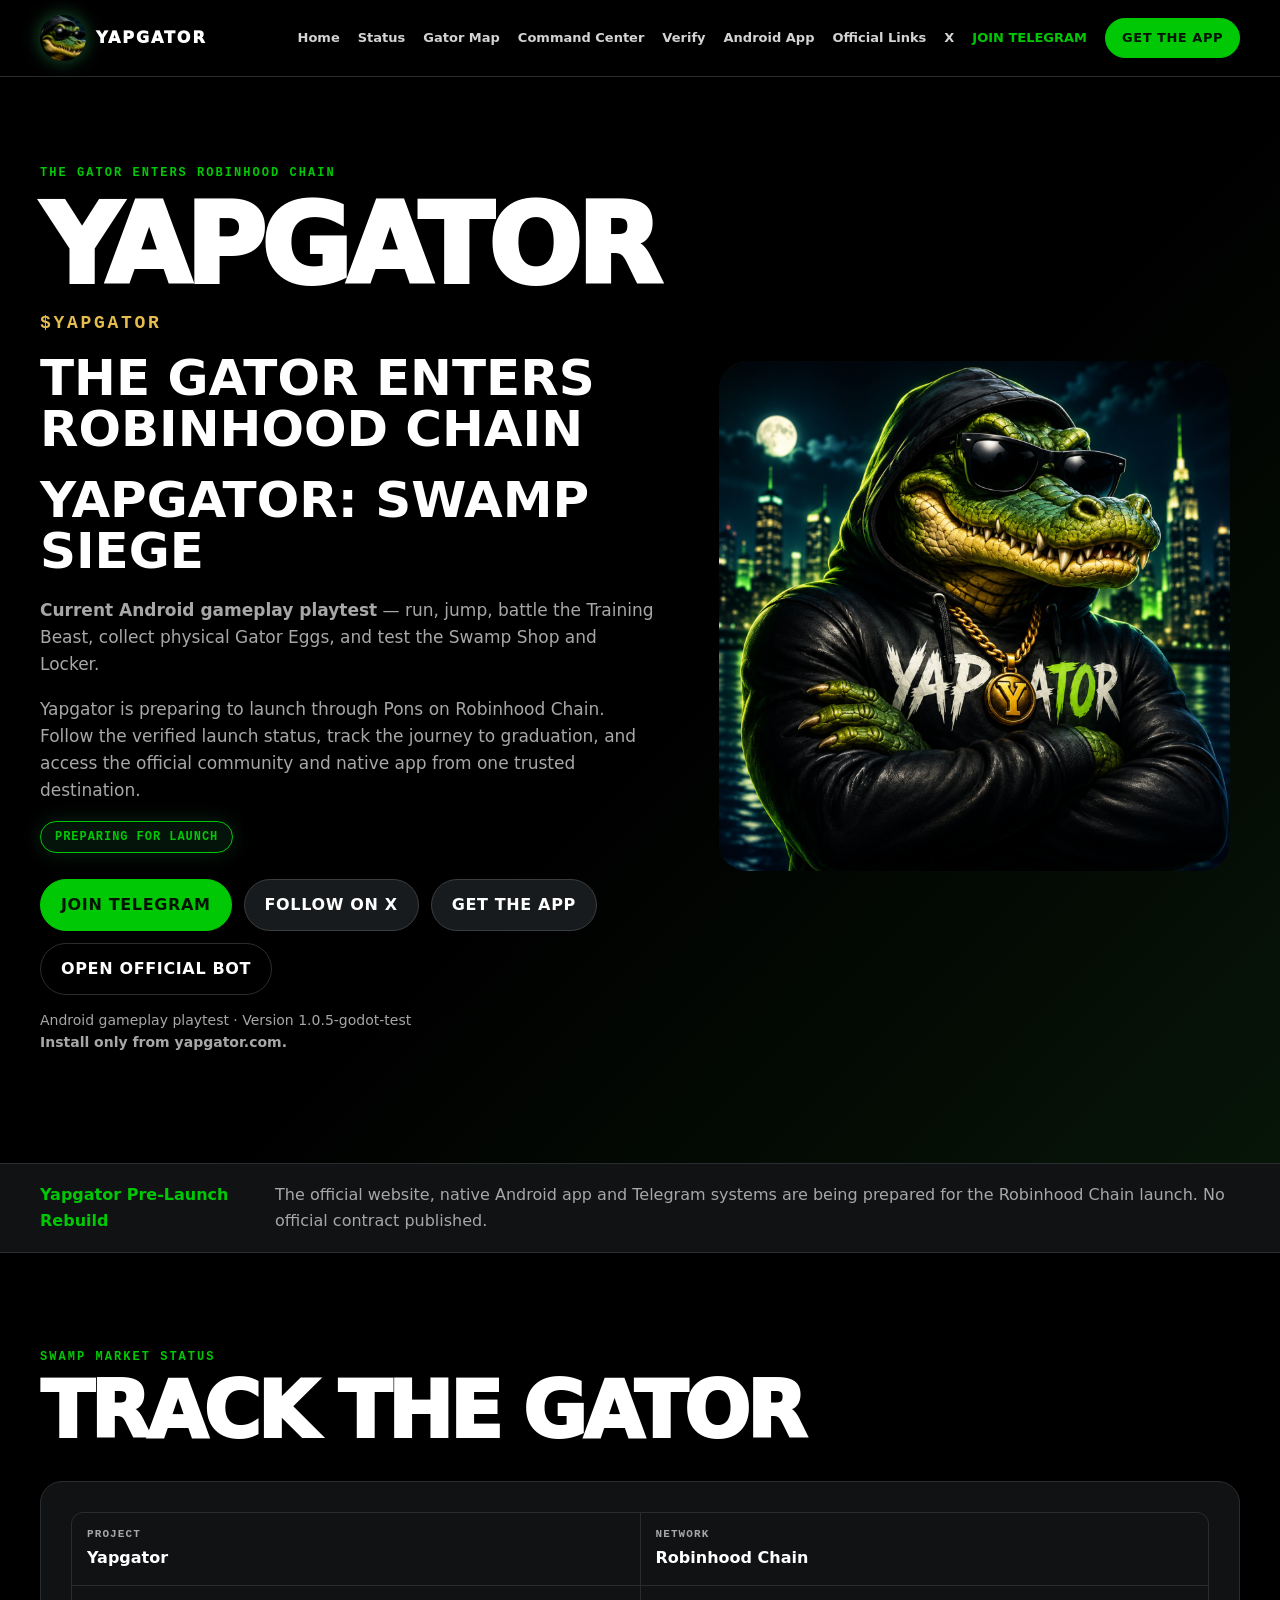
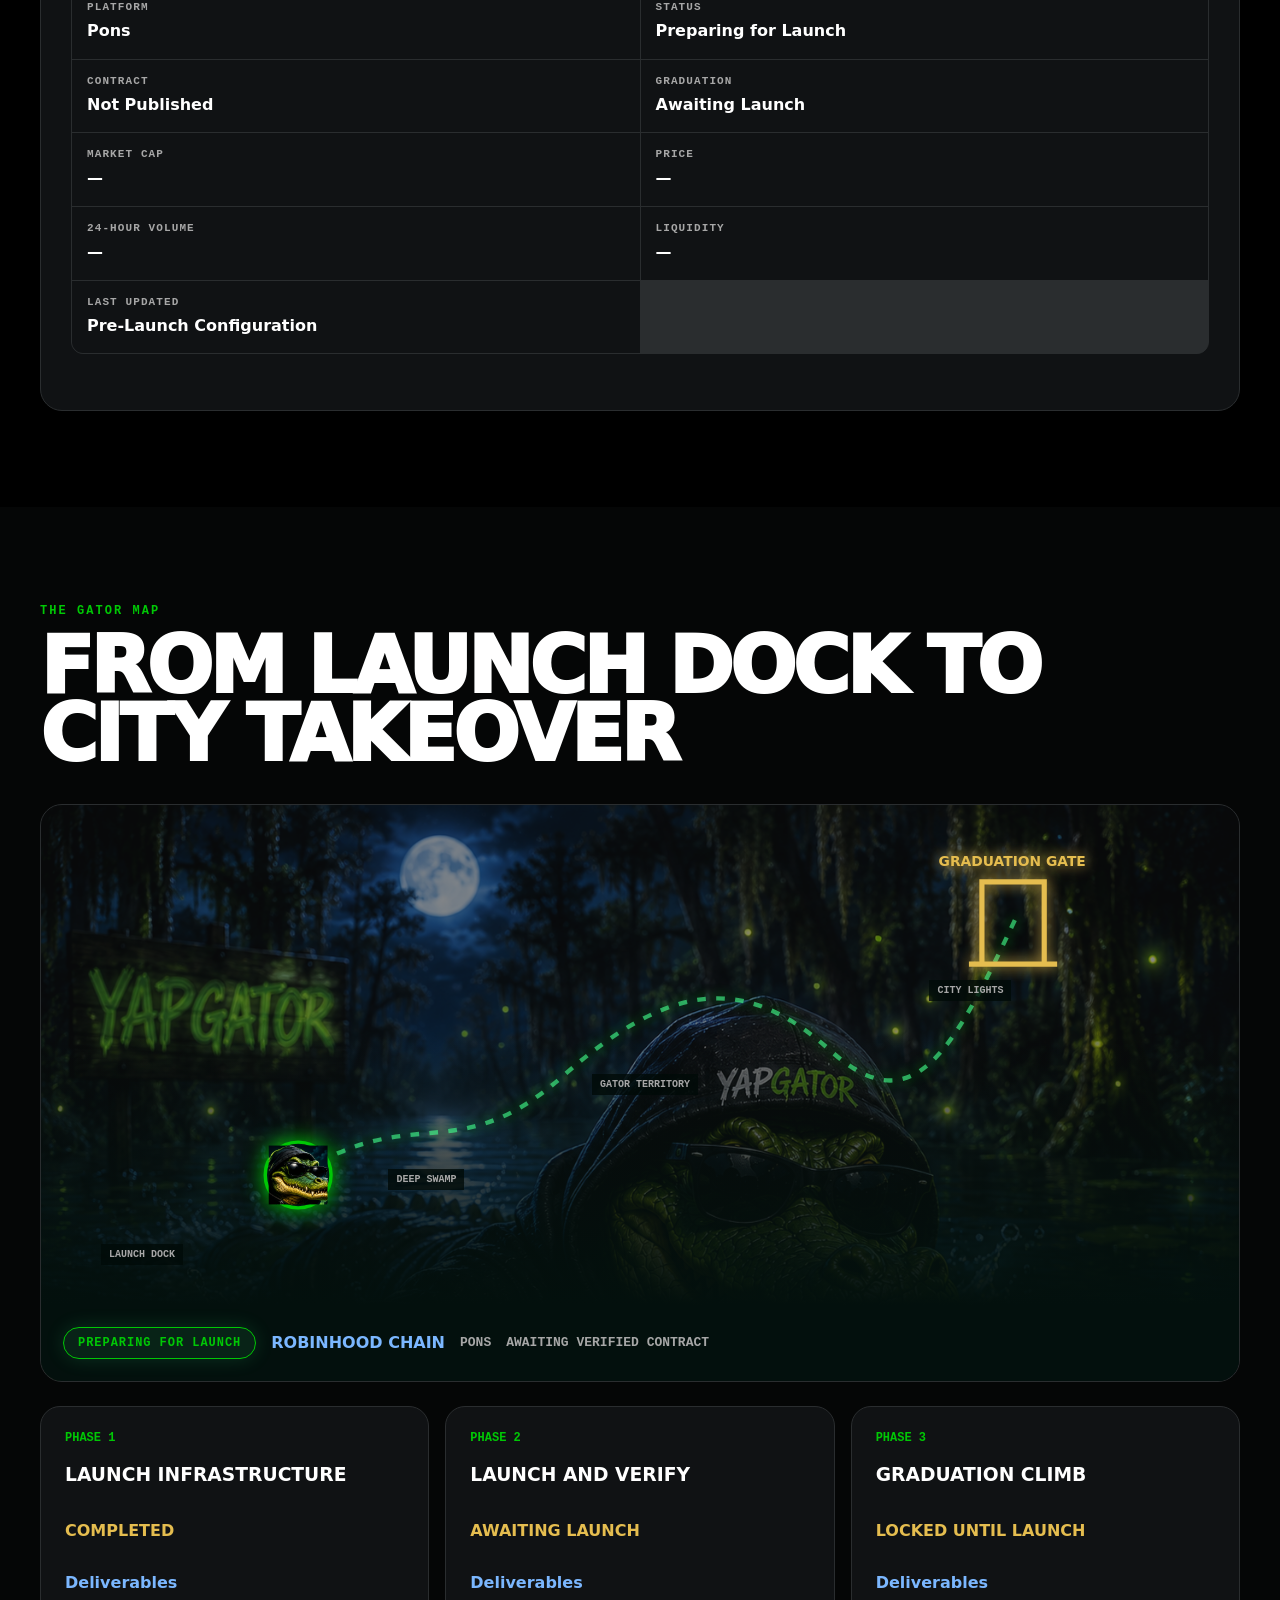
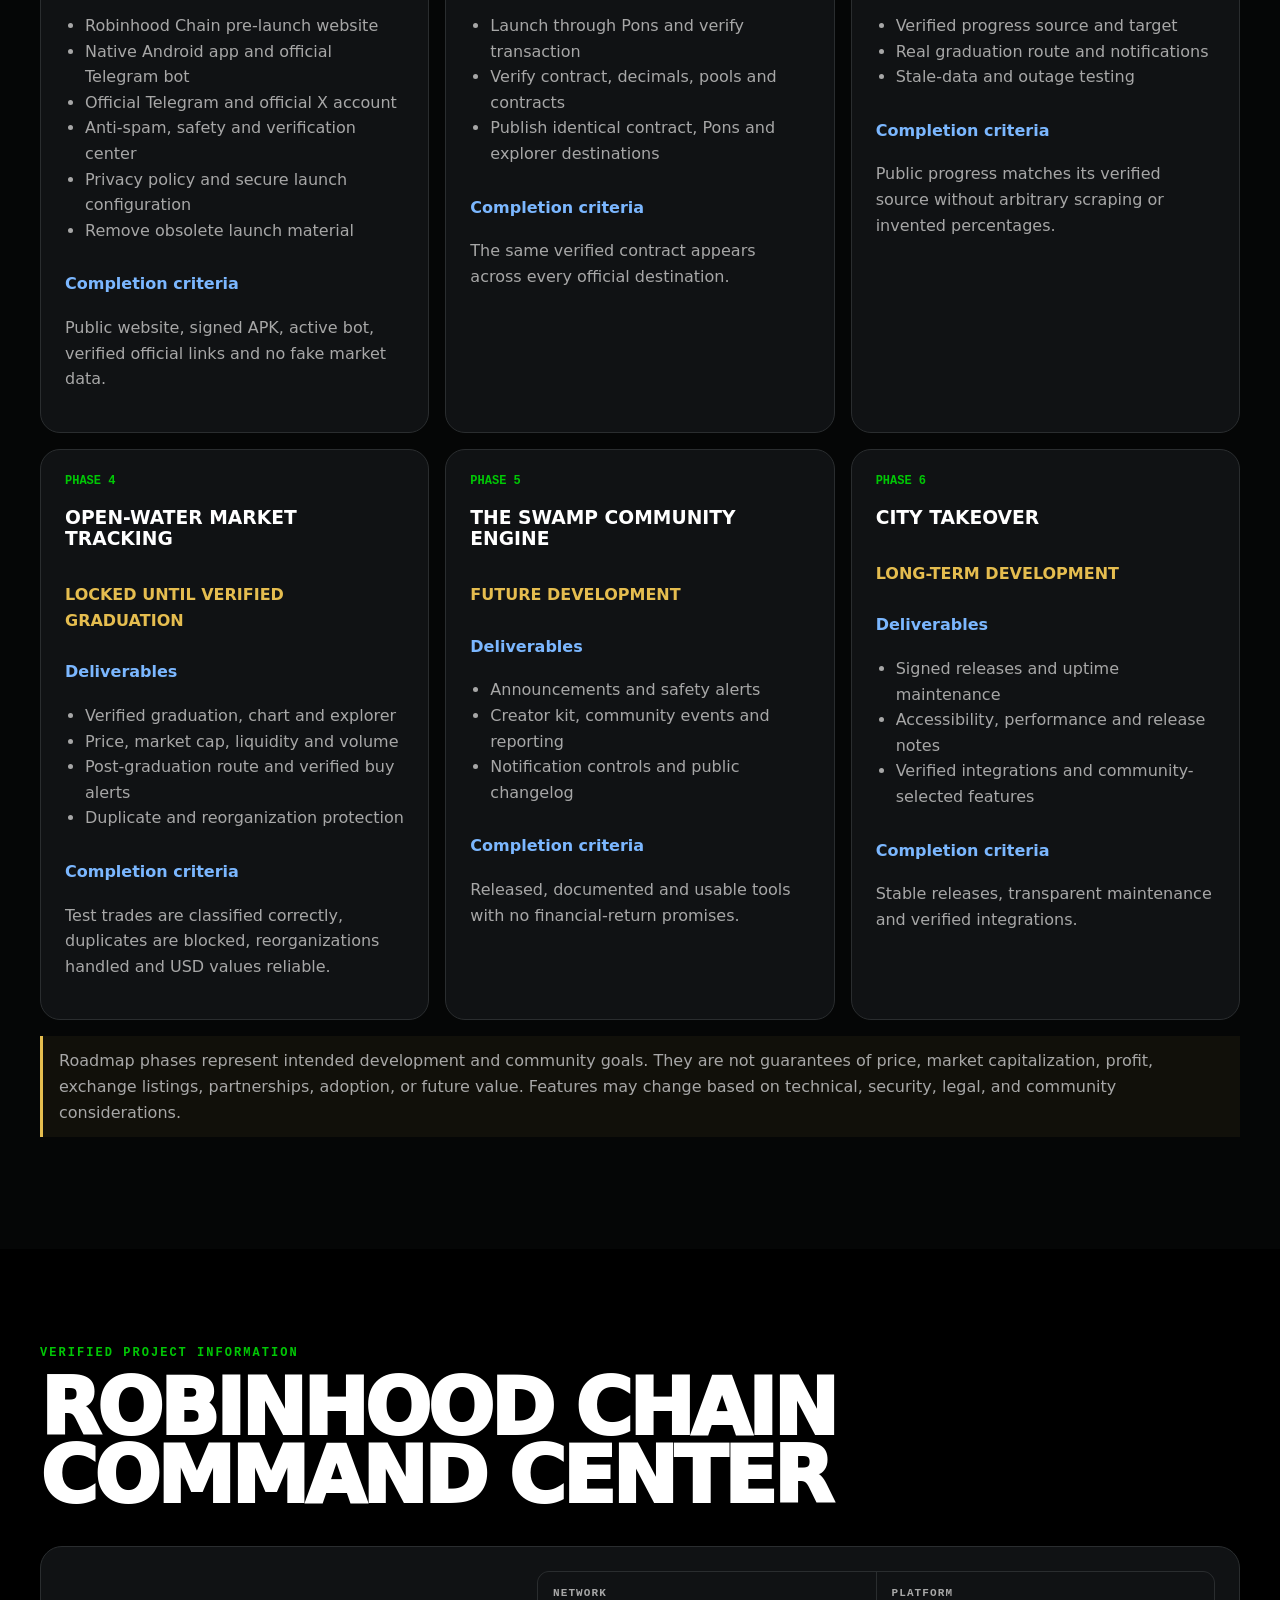
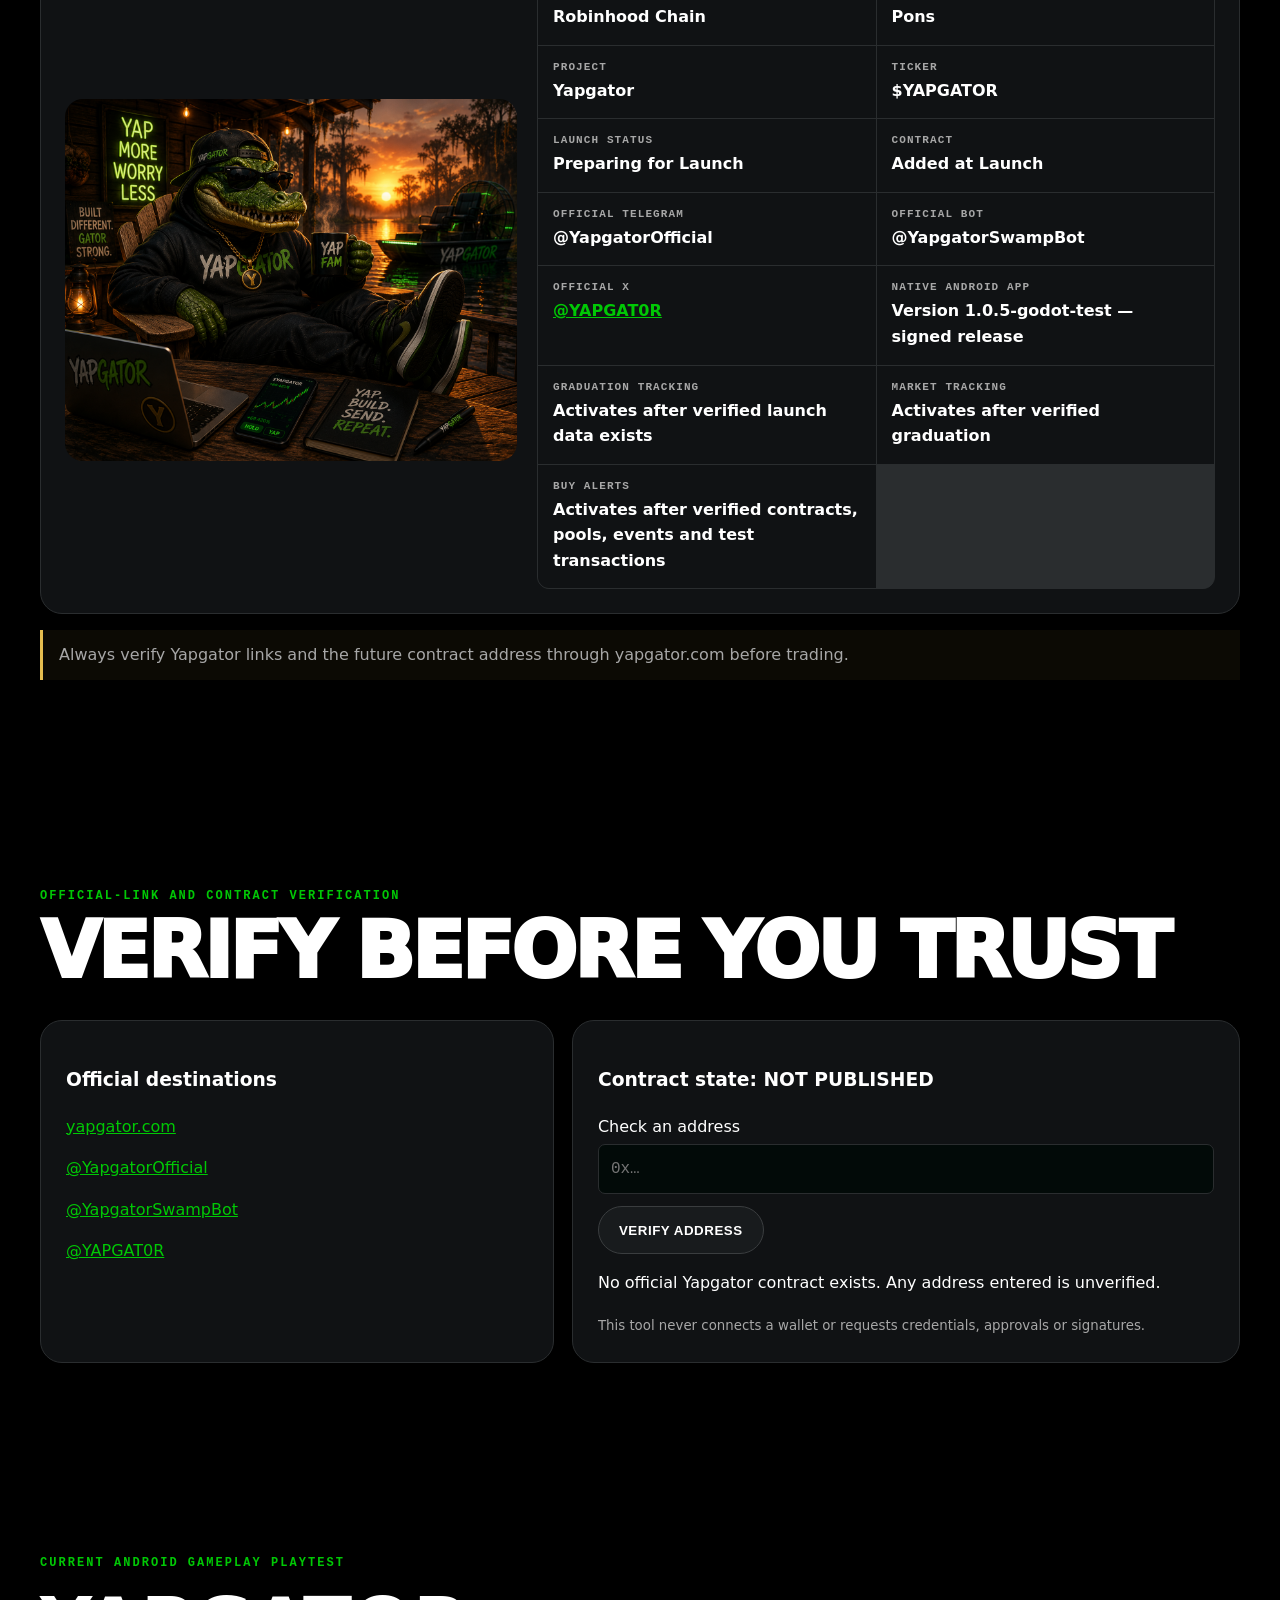
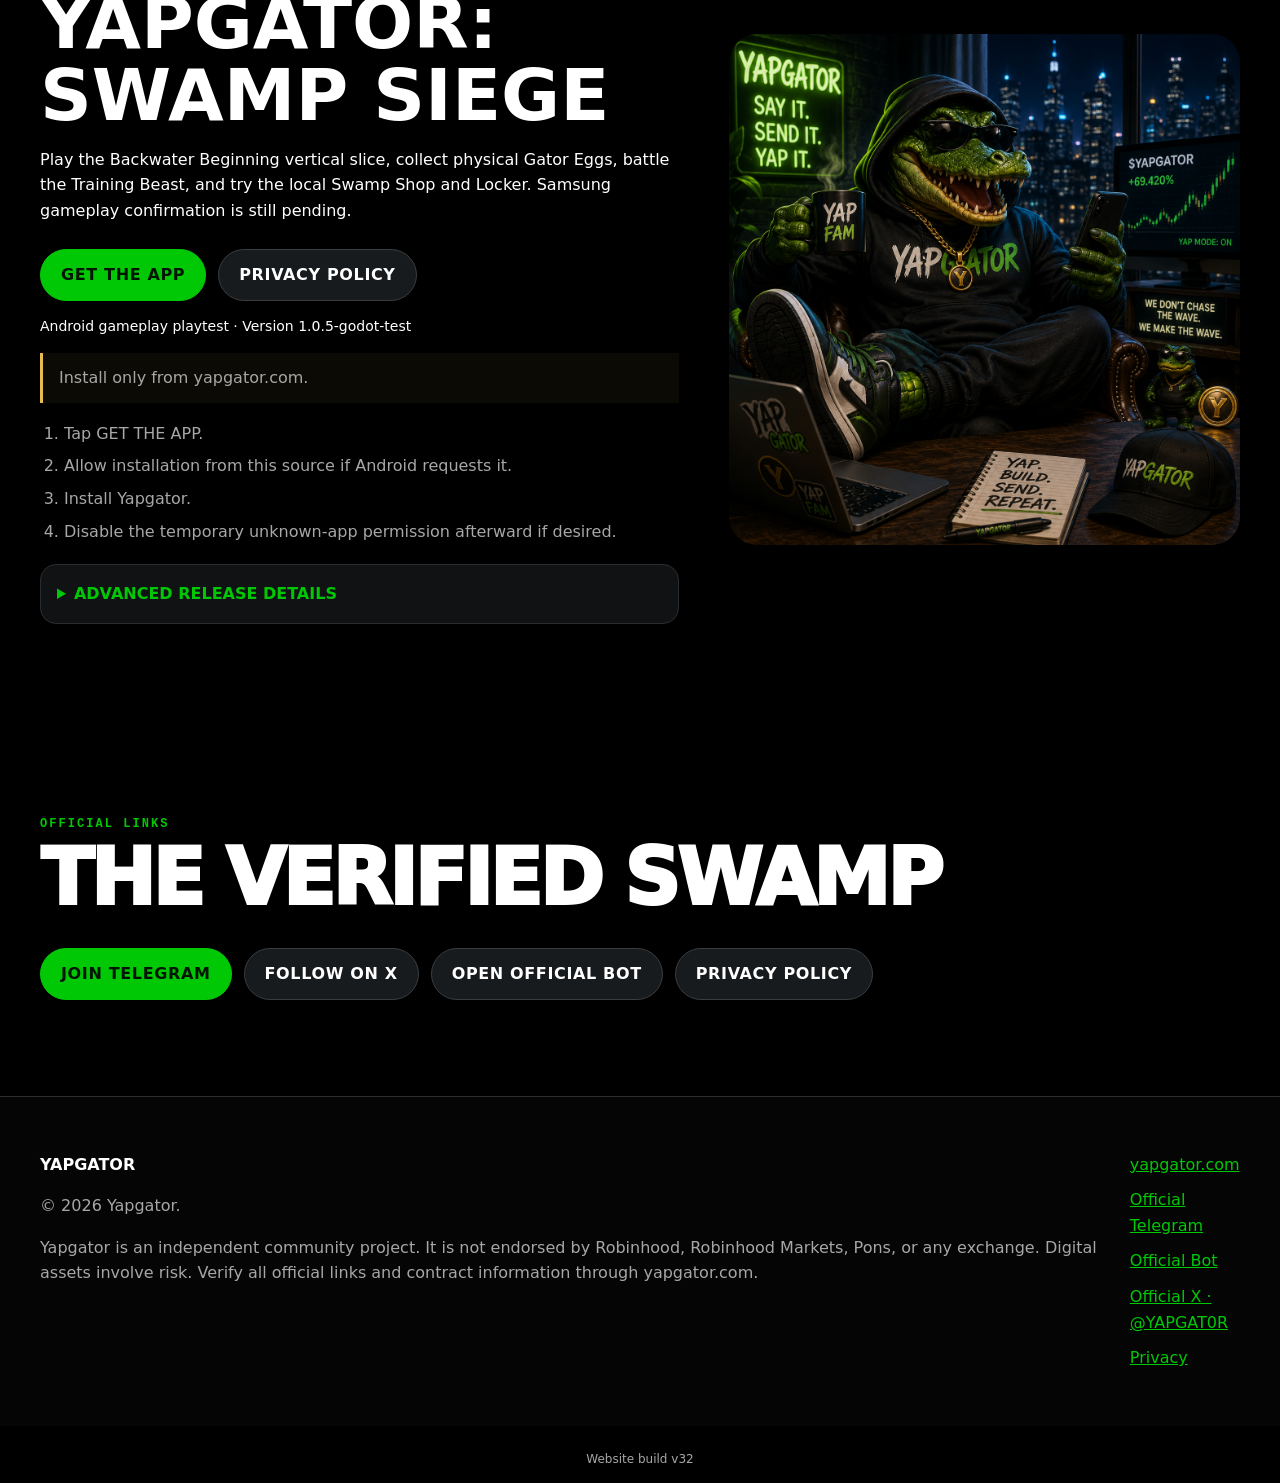
==== commit 5d17c8e3: "Publish Yapgator Swamp Siege" ====
--- a/index.html
+++ b/index.html
@@ -44,7 +44,7 @@
 <a href="#official-links">Official Links</a>
 <a href="https://x.com/YAPGAT0R">X</a>
 <a class="nav-telegram" href="https://t.me/YapgatorOfficial">JOIN TELEGRAM</a>
-<a class="button nav-app get-app" href="/downloads/Yapgator-v1.0.3.apk" download="Yapgator-v1.0.3.apk" data-app-download>GET THE APP</a>
+<a class="button nav-app get-app" href="/downloads/Yapgator-v1.0.5-godot-test.apk" download="Yapgator-v1.0.5-godot-test.apk" data-app-download>GET THE APP</a>
 </div>
 </nav>
 </header>
@@ -56,15 +56,17 @@
 <h1>YAPGATOR</h1>
 <p class="ticker-name">$YAPGATOR</p>
 <h2>THE GATOR ENTERS ROBINHOOD CHAIN</h2>
+<h2>YAPGATOR: SWAMP SIEGE</h2>
+<p><strong>Current Android gameplay playtest</strong> — run, jump, battle the Training Beast, collect physical Gator Eggs, and test the Swamp Shop and Locker.</p>
 <p>Yapgator is preparing to launch through Pons on Robinhood Chain. Follow the verified launch status, track the journey to graduation, and access the official community and native app from one trusted destination.</p>
 <span class="status-badge">PREPARING FOR LAUNCH</span>
 <div class="actions">
 <a class="button primary" href="https://t.me/YapgatorOfficial">JOIN TELEGRAM</a>
 <a class="button secondary" href="https://x.com/YAPGAT0R">FOLLOW ON X</a>
-<a class="button secondary get-app" href="/downloads/Yapgator-v1.0.3.apk" download="Yapgator-v1.0.3.apk" data-app-download>GET THE APP</a>
+<a class="button secondary get-app" href="/downloads/Yapgator-v1.0.5-godot-test.apk" download="Yapgator-v1.0.5-godot-test.apk" data-app-download>GET THE APP</a>
 <a class="button quiet" href="https://t.me/YapgatorSwampBot">OPEN OFFICIAL BOT</a>
 </div>
-<p class="app-note">Native Android app · Version 1.0.3<br><strong>Install only from yapgator.com.</strong></p>
+<p class="app-note">Android gameplay playtest · Version 1.0.5-godot-test<br><strong>Install only from yapgator.com.</strong></p>
 </div>
 <figure class="hero-art reveal">
 <div class="halo">
@@ -354,17 +356,17 @@
 <section class="section community" id="android-app">
 <div class="shell community-grid">
 <div>
-<p class="eyebrow">NATIVE ANDROID APP</p>
-<h2>YAPGATOR IN YOUR POCKET</h2>
-<p>Native launch status, announcements, verification, safety and the Gator Map—built with Kotlin and Jetpack Compose.</p>
+<p class="eyebrow">CURRENT ANDROID GAMEPLAY PLAYTEST</p>
+<h2>YAPGATOR: SWAMP SIEGE</h2>
+<p>Play the Backwater Beginning vertical slice, collect physical Gator Eggs, battle the Training Beast, and try the local Swamp Shop and Locker. Samsung gameplay confirmation is still pending.</p>
 <div class="actions">
-<a class="button primary get-app" href="/downloads/Yapgator-v1.0.3.apk" download="Yapgator-v1.0.3.apk" data-app-download>GET THE APP</a>
+<a class="button primary get-app" href="/downloads/Yapgator-v1.0.5-godot-test.apk" download="Yapgator-v1.0.5-godot-test.apk" data-app-download>GET THE APP</a>
 <a class="button secondary" href="privacy.html">PRIVACY POLICY</a>
 </div>
-<p class="app-note">Native Android app · Version 1.0.3</p>
+<p class="app-note">Android gameplay playtest · Version 1.0.5-godot-test</p>
 <p class="security">Install only from yapgator.com.</p>
 <ol class="install-steps"><li>Tap GET THE APP.</li><li>Allow installation from this source if Android requests it.</li><li>Install Yapgator.</li><li>Disable the temporary unknown-app permission afterward if desired.</li></ol>
-<details class="release-details"><summary>ADVANCED RELEASE DETAILS</summary><div data-release-details><p><strong>Package:</strong> com.yapgator.app</p><p><strong>Version:</strong> 1.0.3</p><p><strong>Version code:</strong> 4</p><p><strong>APK size:</strong> 8.5 MB</p><p class="checksum"><strong>SHA-256:</strong> f8b8e663c5302e8f373f124a328e3e141e43958a8845573cbef5b3224e1f3691</p><p><a href="privacy.html">Privacy policy</a></p></div></details>
+<details class="release-details"><summary>ADVANCED RELEASE DETAILS</summary><div data-release-details><p><strong>Package:</strong> com.yapgator.app</p><p><strong>Version:</strong> 1.0.5-godot-test</p><p><strong>Version code:</strong> 6</p><p><strong>APK size:</strong> 25.6 MB</p><p class="checksum"><strong>SHA-256:</strong> 4737b27ce6d454d6454502e2b75c70ef558510ffcc25f93de48971bb7b124596</p><p><a href="privacy.html">Privacy policy</a></p></div></details>
 </div>
 <img src="assets/images/yapgator-install.png" width="1254" height="1254" alt="Yapgator native Android app artwork">
 </div>
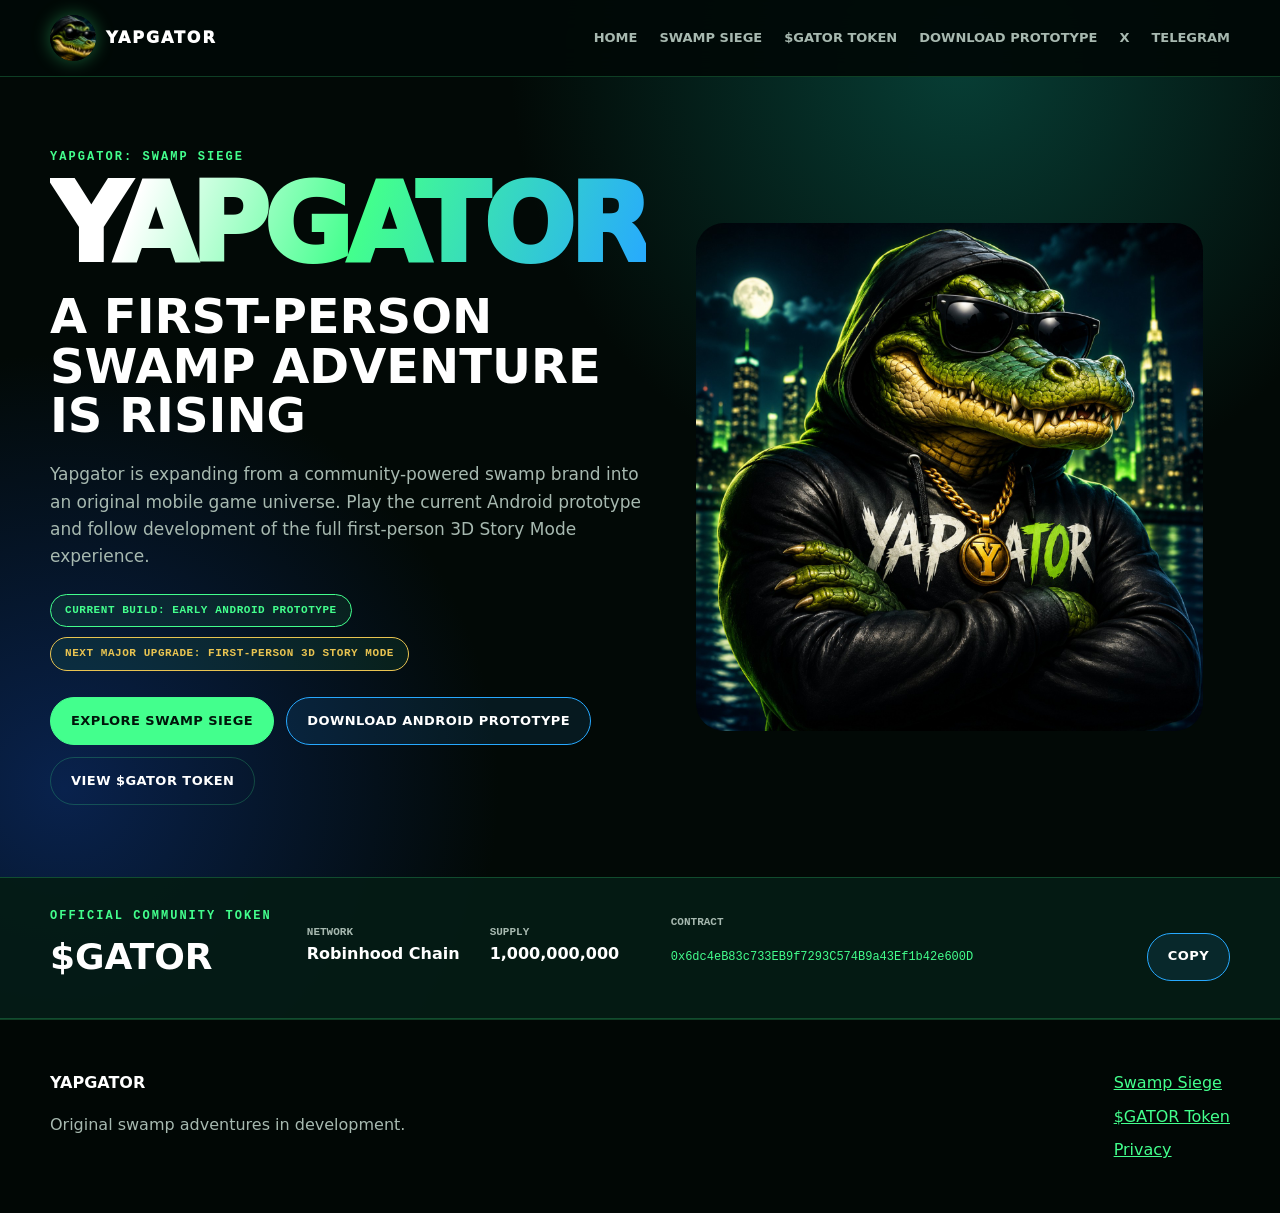
==== commit b5f3d664: "Add GATOR and Swamp Siege website pages" ====
--- a/index.html
+++ b/index.html
@@ -1,412 +1,6 @@
-<!doctype html>
-<html lang="en">
-<head>
-<meta charset="utf-8">
-<meta name="viewport" content="width=device-width,initial-scale=1,viewport-fit=cover">
-<title>Yapgator | Preparing for Robinhood Chain</title>
-<meta name="description" content="Yapgator is preparing for launch on Robinhood Chain through Pons. Verify official links, status and native Android releases through yapgator.com.">
-<meta name="theme-color" content="#03130f">
-<link rel="canonical" href="https://yapgator.com/">
-<meta property="og:title" content="Yapgator | The Robinhood Swamp Is Getting Loud">
-<meta property="og:description" content="Preparing for Robinhood Chain launch through Pons.">
-<meta property="og:url" content="https://yapgator.com/">
-<meta property="og:image" content="https://yapgator.com/assets/images/yapgator-hero.jpg">
-<meta property="og:type" content="website">
-<link rel="icon" href="assets/images/app-icon-192.png" sizes="192x192">
-<link rel="apple-touch-icon" href="assets/images/apple-touch-icon.png">
-<link rel="stylesheet" href="assets/css/styles.css?v=32">
-<script type="application/ld+json">{"@context":"https://schema.org","@type":"WebSite","name":"Yapgator","url":"https://yapgator.com/","sameAs":["https://t.me/YapgatorOfficial","https://t.me/YapgatorSwampBot","https://x.com/YAPGAT0R"]}</script>
-</head>
-<body>
+<!doctype html><html lang="en"><head><meta charset="utf-8"><meta name="viewport" content="width=device-width,initial-scale=1,viewport-fit=cover"><title>Yapgator | Swamp Siege</title><meta name="description" content="Yapgator is growing into an original mobile game universe."><meta name="theme-color" content="#03130f"><link rel="canonical" href="https://yapgator.com/"><link rel="icon" href="assets/images/app-icon-192.png"><link rel="stylesheet" href="assets/css/styles.css?v=33"></head><body>
 <a class="skip-link" href="#main">Skip to content</a>
-<header class="site-header">
-<nav class="nav shell">
-<a class="brand" href="#home">
-<img src="assets/images/app-icon-192.png" width="46" height="46" alt="">
-<span>YAPGATOR</span>
-</a>
-<button class="menu-toggle" type="button" aria-controls="menu" aria-expanded="false">
-<span>
-</span>
-<span>
-</span>
-<span>
-</span>
-<b class="sr-only">Menu</b>
-</button>
-<div class="nav-links" id="menu">
-<a href="#home">Home</a>
-<a href="#launch-status">Status</a>
-<a href="#gator-map">Gator Map</a>
-<a href="#command-center">Command Center</a>
-<a href="#verify">Verify</a>
-<a href="#android-app">Android App</a>
-<a href="#official-links">Official Links</a>
-<a href="https://x.com/YAPGAT0R">X</a>
-<a class="nav-telegram" href="https://t.me/YapgatorOfficial">JOIN TELEGRAM</a>
-<a class="button nav-app get-app" href="/downloads/Yapgator-v1.0.5-godot-test.apk" download="Yapgator-v1.0.5-godot-test.apk" data-app-download>GET THE APP</a>
-</div>
-</nav>
-</header>
-<main id="main">
-<section class="hero" id="home">
-<div class="shell hero-grid">
-<div class="hero-copy reveal">
-<p class="eyebrow">THE GATOR ENTERS ROBINHOOD CHAIN</p>
-<h1>YAPGATOR</h1>
-<p class="ticker-name">$YAPGATOR</p>
-<h2>THE GATOR ENTERS ROBINHOOD CHAIN</h2>
-<h2>YAPGATOR: SWAMP SIEGE</h2>
-<p><strong>Current Android gameplay playtest</strong> — run, jump, battle the Training Beast, collect physical Gator Eggs, and test the Swamp Shop and Locker.</p>
-<p>Yapgator is preparing to launch through Pons on Robinhood Chain. Follow the verified launch status, track the journey to graduation, and access the official community and native app from one trusted destination.</p>
-<span class="status-badge">PREPARING FOR LAUNCH</span>
-<div class="actions">
-<a class="button primary" href="https://t.me/YapgatorOfficial">JOIN TELEGRAM</a>
-<a class="button secondary" href="https://x.com/YAPGAT0R">FOLLOW ON X</a>
-<a class="button secondary get-app" href="/downloads/Yapgator-v1.0.5-godot-test.apk" download="Yapgator-v1.0.5-godot-test.apk" data-app-download>GET THE APP</a>
-<a class="button quiet" href="https://t.me/YapgatorSwampBot">OPEN OFFICIAL BOT</a>
-</div>
-<p class="app-note">Android gameplay playtest · Version 1.0.5-godot-test<br><strong>Install only from yapgator.com.</strong></p>
-</div>
-<figure class="hero-art reveal">
-<div class="halo">
-</div>
-<img src="assets/images/yapgator-hero.jpg" width="1536" height="1536" alt="Yapgator mascot in a neon nighttime swamp">
-</figure>
-</div>
-</section>
-<section class="announcement-strip" aria-live="polite">
-<div class="shell" data-announcements>
-<strong>LAUNCH DOCK UPDATE</strong>
-<span>Loading verified announcement…</span>
-</div>
-</section>
-<section class="section" id="launch-status">
-<div class="shell">
-<div class="section-title">
-<p class="eyebrow">SWAMP MARKET STATUS</p>
-<h2>TRACK THE GATOR</h2>
-</div>
-<div class="market-panel panel">
-<dl class="data-grid">
-<div>
-<dt>Project</dt>
-<dd data-status="projectName">Yapgator</dd>
-</div>
-<div>
-<dt>Network</dt>
-<dd>Robinhood Chain</dd>
-</div>
-<div>
-<dt>Platform</dt>
-<dd>Pons</dd>
-</div>
-<div>
-<dt>Status</dt>
-<dd data-status="status">Preparing for Launch</dd>
-</div>
-<div>
-<dt>Contract</dt>
-<dd data-status="contract">Not Published</dd>
-</div>
-<div>
-<dt>Graduation</dt>
-<dd data-status="graduation">Awaiting Launch</dd>
-</div>
-<div>
-<dt>Market Cap</dt>
-<dd data-status="marketCap">—</dd>
-</div>
-<div>
-<dt>Price</dt>
-<dd data-status="price">—</dd>
-</div>
-<div>
-<dt>24-Hour Volume</dt>
-<dd data-status="volume">—</dd>
-</div>
-<div>
-<dt>Liquidity</dt>
-<dd data-status="liquidity">—</dd>
-</div>
-<div>
-<dt>Last Updated</dt>
-<dd data-status="updated">Pre-Launch Configuration</dd>
-</div>
-</dl>
-<div class="actions" data-live-actions>
-</div>
-</div>
-</div>
-</section>
-<section class="section map-section" id="gator-map">
-<div class="shell">
-<div class="section-title">
-<p class="eyebrow">THE GATOR MAP</p>
-<h2>FROM LAUNCH DOCK TO CITY TAKEOVER</h2>
-</div>
-<div class="journey panel" data-journey>
-<div class="journey-scene">
-<img src="assets/images/yapgator-roadmap.png" width="1402" height="1122" alt="Neon swamp route toward the city">
-<svg viewBox="0 0 1000 520" aria-label="Yapgator verified-data journey">
-<path class="route" data-route d="M75 420 C230 300 280 400 410 285 S625 170 720 255 S860 260 935 100"/>
-<g class="traveler" data-gator>
-<circle r="38"/>
-<image href="assets/images/app-icon-192.png" x="-34" y="-34" width="68" height="68"/>
-</g>
-<g class="gate">
-<path d="M895 155V60h72v95M880 155h102"/>
-<text x="930" y="42">GRADUATION GATE</text>
-</g>
-</svg>
-<div class="checkpoint dock">LAUNCH DOCK</div>
-<div class="checkpoint deep">DEEP SWAMP</div>
-<div class="checkpoint territory">GATOR TERRITORY</div>
-<div class="checkpoint lights">CITY LIGHTS</div>
-</div>
-<div class="journey-status">
-<span class="status-badge" data-journey-status>PREPARING FOR LAUNCH</span>
-<strong data-journey-mode>ROBINHOOD CHAIN</strong>
-<span>PONS</span>
-<span data-journey-detail>AWAITING VERIFIED CONTRACT</span>
-</div>
-</div>
-<div class="roadmap-grid measurable">
-<article>
-<span>PHASE 1</span>
-<h3>LAUNCH INFRASTRUCTURE</h3>
-<b>COMPLETED</b>
-<h4>Deliverables</h4>
-<ul>
-<li>Robinhood Chain pre-launch website</li>
-<li>Native Android app and official Telegram bot</li>
-<li>Official Telegram and official X account</li>
-<li>Anti-spam, safety and verification center</li>
-<li>Privacy policy and secure launch configuration</li>
-<li>Remove obsolete launch material</li>
-</ul>
-<h4>Completion criteria</h4>
-<p>Public website, signed APK, active bot, verified official links and no fake market data.</p>
-</article>
-<article>
-<span>PHASE 2</span>
-<h3>LAUNCH AND VERIFY</h3>
-<b>AWAITING LAUNCH</b>
-<h4>Deliverables</h4>
-<ul>
-<li>Launch through Pons and verify transaction</li>
-<li>Verify contract, decimals, pools and contracts</li>
-<li>Publish identical contract, Pons and explorer destinations</li>
-</ul>
-<h4>Completion criteria</h4>
-<p>The same verified contract appears across every official destination.</p>
-</article>
-<article>
-<span>PHASE 3</span>
-<h3>GRADUATION CLIMB</h3>
-<b>LOCKED UNTIL LAUNCH</b>
-<h4>Deliverables</h4>
-<ul>
-<li>Verified progress source and target</li>
-<li>Real graduation route and notifications</li>
-<li>Stale-data and outage testing</li>
-</ul>
-<h4>Completion criteria</h4>
-<p>Public progress matches its verified source without arbitrary scraping or invented percentages.</p>
-</article>
-<article>
-<span>PHASE 4</span>
-<h3>OPEN-WATER MARKET TRACKING</h3>
-<b>LOCKED UNTIL VERIFIED GRADUATION</b>
-<h4>Deliverables</h4>
-<ul>
-<li>Verified graduation, chart and explorer</li>
-<li>Price, market cap, liquidity and volume</li>
-<li>Post-graduation route and verified buy alerts</li>
-<li>Duplicate and reorganization protection</li>
-</ul>
-<h4>Completion criteria</h4>
-<p>Test trades are classified correctly, duplicates are blocked, reorganizations handled and USD values reliable.</p>
-</article>
-<article>
-<span>PHASE 5</span>
-<h3>THE SWAMP COMMUNITY ENGINE</h3>
-<b>FUTURE DEVELOPMENT</b>
-<h4>Deliverables</h4>
-<ul>
-<li>Announcements and safety alerts</li>
-<li>Creator kit, community events and reporting</li>
-<li>Notification controls and public changelog</li>
-</ul>
-<h4>Completion criteria</h4>
-<p>Released, documented and usable tools with no financial-return promises.</p>
-</article>
-<article>
-<span>PHASE 6</span>
-<h3>CITY TAKEOVER</h3>
-<b>LONG-TERM DEVELOPMENT</b>
-<h4>Deliverables</h4>
-<ul>
-<li>Signed releases and uptime maintenance</li>
-<li>Accessibility, performance and release notes</li>
-<li>Verified integrations and community-selected features</li>
-</ul>
-<h4>Completion criteria</h4>
-<p>Stable releases, transparent maintenance and verified integrations.</p>
-</article>
-</div>
-<p class="disclaimer">Roadmap phases represent intended development and community goals. They are not guarantees of price, market capitalization, profit, exchange listings, partnerships, adoption, or future value. Features may change based on technical, security, legal, and community considerations.</p>
-</div>
-</section>
-<section class="section" id="command-center">
-<div class="shell">
-<div class="section-title">
-<p class="eyebrow">VERIFIED PROJECT INFORMATION</p>
-<h2>ROBINHOOD CHAIN COMMAND CENTER</h2>
-</div>
-<div class="command panel">
-<img src="assets/images/yapgator-market.png" width="1402" height="1122" alt="Yapgator command center">
-<dl class="data-grid">
-<div>
-<dt>Network</dt>
-<dd>Robinhood Chain</dd>
-</div>
-<div>
-<dt>Platform</dt>
-<dd>Pons</dd>
-</div>
-<div>
-<dt>Project</dt>
-<dd>Yapgator</dd>
-</div>
-<div>
-<dt>Ticker</dt>
-<dd>$YAPGATOR</dd>
-</div>
-<div>
-<dt>Launch Status</dt>
-<dd>Preparing for Launch</dd>
-</div>
-<div>
-<dt>Contract</dt>
-<dd>Added at Launch</dd>
-</div>
-<div>
-<dt>Official Telegram</dt>
-<dd>@YapgatorOfficial</dd>
-</div>
-<div>
-<dt>Official Bot</dt>
-<dd>@YapgatorSwampBot</dd>
-</div>
-<div><dt>Official X</dt><dd><a href="https://x.com/YAPGAT0R">@YAPGAT0R</a></dd></div>
-<div>
-<dt>Native Android App</dt>
-<dd data-app-availability>Available after signed build verification</dd>
-</div>
-<div>
-<dt>Graduation Tracking</dt>
-<dd>Activates after verified launch data exists</dd>
-</div>
-<div>
-<dt>Market Tracking</dt>
-<dd>Activates after verified graduation</dd>
-</div>
-<div>
-<dt>Buy Alerts</dt>
-<dd>Activates after verified contracts, pools, events and test transactions</dd>
-</div>
-</dl>
-</div>
-<p class="security">Always verify Yapgator links and the future contract address through yapgator.com before trading.</p>
-</div>
-</section>
-<section class="section" id="verify">
-<div class="shell">
-<div class="section-title">
-<p class="eyebrow">OFFICIAL-LINK AND CONTRACT VERIFICATION</p>
-<h2>VERIFY BEFORE YOU TRUST</h2>
-</div>
-<div class="verify-grid">
-<div class="panel verify-card">
-<h3>Official destinations</h3>
-<p>
-<a href="https://yapgator.com">yapgator.com</a>
-</p>
-<p>
-<a href="https://t.me/YapgatorOfficial">@YapgatorOfficial</a>
-</p>
-<p>
-<a href="https://t.me/YapgatorSwampBot">@YapgatorSwampBot</a>
-</p>
-<p><a href="https://x.com/YAPGAT0R">@YAPGAT0R</a></p>
-</div>
-<form class="panel verify-card" data-contract-form>
-<h3>Contract state: <strong>NOT PUBLISHED</strong>
-</h3>
-<label for="contract-check">Check an address</label>
-<input id="contract-check" name="address" autocomplete="off" spellcheck="false" placeholder="0x…">
-<button class="button secondary" type="submit">VERIFY ADDRESS</button>
-<p data-contract-result aria-live="polite">No official Yapgator contract exists. Any address entered is unverified.</p>
-<small>This tool never connects a wallet or requests credentials, approvals or signatures.</small>
-</form>
-</div>
-</div>
-</section>
-<section class="section community" id="android-app">
-<div class="shell community-grid">
-<div>
-<p class="eyebrow">CURRENT ANDROID GAMEPLAY PLAYTEST</p>
-<h2>YAPGATOR: SWAMP SIEGE</h2>
-<p>Play the Backwater Beginning vertical slice, collect physical Gator Eggs, battle the Training Beast, and try the local Swamp Shop and Locker. Samsung gameplay confirmation is still pending.</p>
-<div class="actions">
-<a class="button primary get-app" href="/downloads/Yapgator-v1.0.5-godot-test.apk" download="Yapgator-v1.0.5-godot-test.apk" data-app-download>GET THE APP</a>
-<a class="button secondary" href="privacy.html">PRIVACY POLICY</a>
-</div>
-<p class="app-note">Android gameplay playtest · Version 1.0.5-godot-test</p>
-<p class="security">Install only from yapgator.com.</p>
-<ol class="install-steps"><li>Tap GET THE APP.</li><li>Allow installation from this source if Android requests it.</li><li>Install Yapgator.</li><li>Disable the temporary unknown-app permission afterward if desired.</li></ol>
-<details class="release-details"><summary>ADVANCED RELEASE DETAILS</summary><div data-release-details><p><strong>Package:</strong> com.yapgator.app</p><p><strong>Version:</strong> 1.0.5-godot-test</p><p><strong>Version code:</strong> 6</p><p><strong>APK size:</strong> 25.6 MB</p><p class="checksum"><strong>SHA-256:</strong> 4737b27ce6d454d6454502e2b75c70ef558510ffcc25f93de48971bb7b124596</p><p><a href="privacy.html">Privacy policy</a></p></div></details>
-</div>
-<img src="assets/images/yapgator-install.png" width="1254" height="1254" alt="Yapgator native Android app artwork">
-</div>
-</section>
-<section class="section" id="official-links">
-<div class="shell">
-<div class="section-title">
-<p class="eyebrow">OFFICIAL LINKS</p>
-<h2>THE VERIFIED SWAMP</h2>
-</div>
-<div class="actions">
-<a class="button primary" href="https://t.me/YapgatorOfficial">JOIN TELEGRAM</a>
-<a class="button secondary" href="https://x.com/YAPGAT0R">FOLLOW ON X</a>
-<a class="button secondary" href="https://t.me/YapgatorSwampBot">OPEN OFFICIAL BOT</a>
-<a class="button secondary" href="privacy.html">PRIVACY POLICY</a>
-</div>
-</div>
-</section>
-</main>
-<footer>
-<div class="shell footer-grid">
-<div>
-<strong>YAPGATOR</strong>
-<p>© <span data-year>
-</span> Yapgator.</p>
-<p>Yapgator is an independent community project. It is not endorsed by Robinhood, Robinhood Markets, Pons, or any exchange. Digital assets involve risk. Verify all official links and contract information through yapgator.com.</p>
-</div>
-<nav>
-<a href="https://yapgator.com">yapgator.com</a>
-<a href="https://t.me/YapgatorOfficial">Official Telegram</a>
-<a href="https://t.me/YapgatorSwampBot">Official Bot</a>
-<a href="https://x.com/YAPGAT0R">Official X · @YAPGAT0R</a>
-<a href="privacy.html">Privacy</a>
-</nav>
-</div>
-</footer>
-<p class="build-id">Website build v32</p>
-<script src="assets/js/config.js?v=32">
-</script>
-<script src="assets/js/app.js?v=32">
-</script>
-</body>
-</html>
+<header class="site-header"><nav class="nav shell"><a class="brand" href="index.html"><img src="assets/images/app-icon-192.png" width="46" height="46" alt=""><span>YAPGATOR</span></a><button class="menu-toggle" aria-controls="menu" aria-expanded="false" aria-label="Open menu"><span></span><span></span><span></span></button><div class="menu-overlay" data-menu-overlay></div><div class="nav-links" id="menu"><a href="index.html">HOME</a><a href="game.html">SWAMP SIEGE</a><a href="token.html">$GATOR TOKEN</a><a href="https://yapgator.com/downloads/Yapgator-v1.0.5-godot-test.apk" download>DOWNLOAD PROTOTYPE</a><a href="https://x.com/YAPGAT0R">X</a><a href="https://t.me/YapgatorOfficial">TELEGRAM</a></div></nav></header>
+<main id="main"><section class="hero"><div class="shell hero-grid"><div class="hero-copy reveal"><p class="eyebrow">YAPGATOR: SWAMP SIEGE</p><h1>YAPGATOR</h1><h2>A FIRST-PERSON SWAMP ADVENTURE IS RISING</h2><p>Yapgator is expanding from a community-powered swamp brand into an original mobile game universe. Play the current Android prototype and follow development of the full first-person 3D Story Mode experience.</p><div class="badge-row"><span class="status-badge">CURRENT BUILD: EARLY ANDROID PROTOTYPE</span><span class="status-badge planned">NEXT MAJOR UPGRADE: FIRST-PERSON 3D STORY MODE</span></div><div class="actions"><a class="button primary" href="game.html">EXPLORE SWAMP SIEGE</a><a class="button secondary" href="https://yapgator.com/downloads/Yapgator-v1.0.5-godot-test.apk" download>DOWNLOAD ANDROID PROTOTYPE</a><a class="button quiet" href="token.html">VIEW $GATOR TOKEN</a></div></div><figure class="hero-art reveal"><img src="assets/images/yapgator-hero.jpg" width="1536" height="1536" alt="Yapgator mascot in a neon nighttime swamp"></figure></div></section>
+<section class="token-strip"><div class="shell token-strip-grid"><div><p class="eyebrow">OFFICIAL COMMUNITY TOKEN</p><h2>$GATOR</h2></div><dl><div><dt>Network</dt><dd>Robinhood Chain</dd></div><div><dt>Supply</dt><dd>1,000,000,000</dd></div></dl><div class="contract-compact"><span>Contract</span><code>0x6dc4eB83c733EB9f7293C574B9a43Ef1b42e600D</code><button class="button secondary" data-copy-contract data-default-label="COPY">COPY</button></div></div></section></main>
+<footer><div class="shell footer-grid"><div><strong>YAPGATOR</strong><p>Original swamp adventures in development.</p></div><nav><a href="game.html">Swamp Siege</a><a href="token.html">$GATOR Token</a><a href="privacy.html">Privacy</a></nav></div></footer><script src="assets/js/app.js?v=33"></script></body></html>
--- a/assets/css/styles.css
+++ b/assets/css/styles.css
@@ -1,166 +1,11 @@
-:root{--ink:#ecfff7;--muted:#a5c9bb;--green:#43ff8d;--blue:#27a9ff;--gold:#e9c451;--night:#020906;--panel:rgba(5,27,21,.9);--line:rgba(67,255,141,.22);--max:1180px}
-*{box-sizing:border-box}
-html{scroll-behavior:smooth;scroll-padding-top:108px}
-body{margin:0;background:radial-gradient(circle at 70% 10%,#073e35 0,transparent 29%),radial-gradient(circle at 5% 52%,#09224d 0,transparent 28%),var(--night);color:var(--ink);font-family:Inter,ui-sans-serif,system-ui,-apple-system,Segoe UI,sans-serif;line-height:1.6;overflow-x:hidden}
-body:before{content:"";position:fixed;inset:0;pointer-events:none;opacity:.32;background-image:linear-gradient(rgba(39,169,255,.025) 1px,transparent 1px),linear-gradient(90deg,rgba(67,255,141,.025) 1px,transparent 1px);background-size:38px 38px}
-.shell{width:min(calc(100% - 40px),var(--max));margin-inline:auto}
-.skip-link{position:fixed;z-index:99;top:-100px;left:15px;background:var(--green);color:#00160b;padding:12px}
-.skip-link:focus{top:10px}
-.site-header{position:sticky;top:0;z-index:50;background:rgba(1,9,7,.92);backdrop-filter:blur(16px);border-bottom:1px solid var(--line)}
-.ticker{height:30px;display:flex;overflow:hidden;color:var(--green);font:700 11px/30px ui-monospace,monospace;letter-spacing:.14em;white-space:nowrap;border-bottom:1px solid rgba(39,169,255,.18)}
-.ticker span{min-width:max-content;animation:ticker 25s linear infinite}
-.nav{min-height:72px;display:flex;align-items:center;justify-content:space-between}
-.brand{display:flex;align-items:center;gap:10px;color:var(--ink);text-decoration:none;font-weight:950;letter-spacing:.12em}
-.brand img{border-radius:50%;box-shadow:0 0 18px rgba(67,255,141,.35)}
-.nav-links{display:flex;align-items:center;gap:22px}
-.nav-links a{color:var(--muted);font-size:13px;font-weight:800;text-decoration:none}
-.nav-links a:hover,.nav-links a:focus{color:var(--green)}
-.menu-toggle{display:none;background:none;border:0;padding:13px}
-.menu-toggle span{display:block;width:25px;height:2px;margin:5px;background:var(--green)}
-.hero{min-height:calc(100vh - 102px);display:grid;align-items:center;padding:72px 0;background:linear-gradient(90deg,rgba(2,9,6,.75),transparent 70%)}
-.hero-grid{display:grid;grid-template-columns:1.02fr .98fr;align-items:center;gap:48px}
-.hero h1,.section-title h2{margin:.15em 0;font-size:clamp(52px,9vw,110px);line-height:.88;letter-spacing:-.055em;font-weight:1000;background:linear-gradient(110deg,#fff 15%,var(--green) 52%,var(--blue));background-clip:text;color:transparent;text-shadow:0 0 44px rgba(67,255,141,.15)}
-.hero h2{font-size:clamp(25px,4vw,49px);line-height:1.02;margin:20px 0;max-width:760px}
-.hero p{max-width:710px;color:var(--muted);font-size:17px}
-.eyebrow{margin:0;color:var(--green)!important;font:900 12px/1.4 ui-monospace,monospace!important;letter-spacing:.17em}
-.tagline{font-weight:1000;color:var(--ink)!important;letter-spacing:.07em}
-.status-badge{display:inline-flex;padding:8px 14px;border:1px solid var(--green);border-radius:99px;color:var(--green);background:rgba(67,255,141,.08);font:900 12px ui-monospace,monospace;letter-spacing:.08em;box-shadow:0 0 20px rgba(67,255,141,.14)}
-.actions{display:flex;flex-wrap:wrap;gap:12px;margin-top:26px}
-.button{min-height:48px;display:inline-flex;align-items:center;justify-content:center;padding:12px 20px;border-radius:7px;border:1px solid var(--line);font-weight:900;letter-spacing:.04em;text-decoration:none;cursor:pointer}
-.primary{background:var(--green);color:#00160b;box-shadow:0 0 24px rgba(67,255,141,.2)}
-.secondary{color:var(--ink);border-color:var(--blue);background:rgba(39,169,255,.1)}
-.future{color:var(--gold);border-color:var(--gold);background:transparent}
-.hero-art{position:relative;margin:0}
-.hero-art img{position:relative;width:100%;height:auto;aspect-ratio:1;border-radius:48% 48% 20% 20%;object-fit:cover;mask-image:linear-gradient(#000 76%,transparent);filter:saturate(1.08) contrast(1.05)}
-.halo{position:absolute;inset:12%;border:1px solid var(--blue);border-radius:50%;box-shadow:0 0 80px var(--blue),inset 0 0 60px rgba(67,255,141,.2);animation:pulse 4s ease-in-out infinite}
-.section{padding:96px 0}
-.section-title{margin-bottom:35px}
-.section-title h2{font-size:clamp(38px,7vw,78px)}
-.panel{background:linear-gradient(145deg,rgba(7,36,29,.94),rgba(3,17,27,.9));border:1px solid var(--line);border-radius:22px;box-shadow:0 28px 80px rgba(0,0,0,.35),inset 0 1px rgba(255,255,255,.05)}
-.market-panel{padding:30px}
-.data-grid{margin:0;display:grid;grid-template-columns:repeat(2,1fr);gap:1px;background:var(--line);border:1px solid var(--line);border-radius:12px;overflow:hidden}
-.data-grid div{padding:15px;background:#061712;min-width:0}
-.data-grid dt{color:var(--muted);font:700 11px ui-monospace,monospace;text-transform:uppercase;letter-spacing:.1em}
-.data-grid dd{margin:5px 0 0;font-weight:850;overflow-wrap:anywhere}
-.data-grid a{color:var(--green)}
-.map-section{background:linear-gradient(180deg,transparent,rgba(5,34,29,.55),transparent)}
-.journey{overflow:hidden}
-.journey-scene{position:relative;min-height:500px}
-.journey-scene>img{position:absolute;width:100%;height:100%;object-fit:cover;opacity:.5}
-.journey-scene:after{content:"";position:absolute;inset:0;background:linear-gradient(transparent 45%,#03100d)}
-.journey svg{position:absolute;z-index:2;inset:5%;width:90%;height:90%;overflow:visible}
-.route{fill:none;stroke:rgba(67,255,141,.62);stroke-width:5;stroke-dasharray:10 12;filter:drop-shadow(0 0 7px var(--green))}
-.traveler{transition:transform 1.2s cubic-bezier(.2,.8,.2,1);animation:idle 3.5s ease-in-out infinite;filter:drop-shadow(0 0 12px var(--green))}
-.traveler circle{fill:#031812;stroke:var(--green);stroke-width:4}
-.gate{fill:none;stroke:var(--gold);stroke-width:6;filter:drop-shadow(0 0 8px var(--gold))}
-.gate text{fill:var(--gold);stroke:none;text-anchor:middle;font-size:16px;font-weight:900}
-.journey[data-mode=graduated] .gate{animation:celebrate 1.5s infinite alternate}
-.checkpoint{position:absolute;z-index:3;padding:5px 8px;background:rgba(0,10,8,.8);color:var(--muted);font:700 10px ui-monospace,monospace}
-.dock{left:5%;bottom:8%}
-.deep{left:29%;bottom:23%}
-.territory{left:46%;bottom:42%}
-.lights{right:19%;top:35%}
-.journey-status{position:relative;z-index:4;display:flex;flex-wrap:wrap;align-items:center;gap:15px;padding:22px;background:#03100d}
-.journey-status strong{color:var(--blue)}
-.journey-status span:not(.status-badge){color:var(--muted);font:700 13px ui-monospace,monospace}
-.roadmap-grid{display:grid;grid-template-columns:repeat(3,1fr);gap:16px;margin-top:24px}
-.roadmap-grid article{padding:24px;background:rgba(4,23,18,.8);border:1px solid var(--line);border-radius:14px}
-.roadmap-grid span{color:var(--green);font:900 12px ui-monospace,monospace}
-.roadmap-grid h3{line-height:1.15}
-.roadmap-grid p,.roadmap-grid small{display:block;color:var(--muted)}
-.roadmap-grid b{display:block;color:var(--gold);margin:14px 0}
-.disclaimer,.security{color:var(--muted);border-left:3px solid var(--gold);padding:12px 16px;background:rgba(233,196,81,.05)}
-.command{display:grid;grid-template-columns:.8fr 1.2fr;gap:20px;padding:24px;align-items:center}
-.command>img{width:100%;border-radius:14px;mask-image:linear-gradient(#000 75%,transparent)}
-.community-grid{display:grid;grid-template-columns:1fr .8fr;align-items:center;gap:50px}
-.community h2{font-size:clamp(35px,7vw,72px);line-height:1;margin:.2em 0}
-.community img{width:100%;border-radius:50%;filter:drop-shadow(0 0 30px rgba(39,169,255,.3))}
-footer{padding:55px 0 calc(55px + env(safe-area-inset-bottom));border-top:1px solid var(--line);background:#010705}
-.footer-grid{display:flex;justify-content:space-between;gap:30px}
-.footer-grid p{color:var(--muted)}
-footer nav{display:flex;flex-direction:column;gap:10px}
-footer a{color:var(--green)}
-.reveal{opacity:0;transform:translateY(22px);transition:.7s ease}
-.reveal.visible{opacity:1;transform:none}
-.sr-only{position:absolute;width:1px;height:1px;overflow:hidden;clip:rect(0,0,0,0)}
-@keyframes ticker{to{transform:translateX(-100%)}
-}
-@keyframes pulse{50%{transform:scale(1.04);opacity:.65}
-}
-@keyframes idle{50%{translate:0 -8px;rotate:2deg}
-}
-@keyframes celebrate{to{filter:drop-shadow(0 0 20px var(--green)) drop-shadow(0 0 26px var(--gold))}
-}
-
-@media(max-width:860px){.shell{width:min(calc(100% - 30px),var(--max))}
-.menu-toggle{display:block}
-.nav-links{position:absolute;display:none;top:102px;left:0;right:0;padding:18px 20px;background:#03130f;border-bottom:1px solid var(--line);flex-direction:column;align-items:stretch}
-.nav-links.open{display:flex}
-.nav-links a{padding:10px}
-.hero{padding:55px 0}
-.hero-grid,.command,.community-grid{grid-template-columns:1fr}
-.hero-art{order:-1;max-width:520px;margin:auto}
-.roadmap-grid{grid-template-columns:repeat(2,1fr)}
-.journey-scene{min-height:390px}
-.command>img{max-height:330px;object-fit:cover}
-.footer-grid{flex-direction:column}
-}
-
-@media(max-width:520px){html{scroll-padding-top:98px}
-.ticker{height:26px;line-height:26px}
-.nav{min-height:66px}
-.nav-links{top:92px}
-.section{padding:68px 0}
-.hero{min-height:auto;padding-top:30px}
-.hero-copy h1{font-size:clamp(49px,17vw,75px)}
-.hero-copy h2{font-size:27px}
-.hero-copy p{font-size:15px}
-.hero-art{width:92%}
-.actions{flex-direction:column}
-.button{width:100%}
-.market-panel{padding:15px}
-.data-grid{grid-template-columns:1fr}
-.journey-scene{min-height:300px}
-.journey svg{inset:7% 2%;width:96%;height:86%}
-.checkpoint{display:none}
-.journey-status{align-items:flex-start;flex-direction:column}
-.roadmap-grid{grid-template-columns:1fr}
-.roadmap-grid article{padding:19px}
-.command{padding:14px}
-.footer-grid{font-size:14px}
-}
-
-@media(prefers-reduced-motion:reduce){*,*:before,*:after{scroll-behavior:auto!important;animation:none!important;transition:none!important}
-.reveal{opacity:1;transform:none}
-}
-
-.ticker-name{color:var(--gold)!important;font:900 18px ui-monospace,monospace!important;letter-spacing:.15em}
-.announcement-strip{padding:18px 0;background:#06231d;border-block:1px solid var(--line)}
-.announcement-strip .shell{display:flex;gap:18px;align-items:center}
-.announcement-strip strong{color:var(--green)}
-.announcement-strip span{color:var(--muted)}
-.measurable article{display:flex;flex-direction:column}
-.measurable h4{margin:12px 0 2px;color:var(--blue)}
-.measurable ul{padding-left:20px;color:var(--muted)}
-.verify-grid{display:grid;grid-template-columns:1fr 1.3fr;gap:18px}
-.verify-card{padding:25px}
-.verify-card a{color:var(--green)}
-.verify-card label{display:block;margin:15px 0 5px}
-.verify-card input{width:100%;min-height:50px;padding:12px;background:#020a08;color:var(--ink);border:1px solid var(--line);border-radius:7px;font:16px ui-monospace,monospace;margin-bottom:12px}
-.verify-card small{color:var(--muted)}
-.release-details{color:var(--muted)}
-.checksum{overflow-wrap:anywhere;font:12px ui-monospace,monospace}
-.legal{max-width:900px;padding:clamp(20px,5vw,55px)}
-.legal h1{font-size:clamp(35px,7vw,65px);line-height:1}
-.legal a{color:var(--green)}
-@media(max-width:700px){.verify-grid{grid-template-columns:1fr}
-.announcement-strip .shell{align-items:flex-start;flex-direction:column;gap:4px}
-}
-
-/* v32 financial-product redesign and proportional artwork safeguards */
-:root{--ink:#fff;--muted:#a7a7a7;--green:#00c805;--blue:#7bb7ff;--gold:#e5bd4f;--night:#000;--panel:#101214;--line:#2a2d2f;--max:1200px}
-body{background:#000}body:before{display:none}.site-header{background:rgba(0,0,0,.94);border-color:var(--line)}.nav{min-height:76px}.nav-links{gap:18px}.nav-links a{color:#d3d3d3}.nav-links .button{color:#001600;padding:9px 16px;min-height:40px}.nav-telegram{color:var(--green)!important}.hero{min-height:auto;padding:88px 0 96px;background:linear-gradient(135deg,#000 55%,#071508)}.hero-grid{gap:64px}.hero h1,.section-title h2{background:none;color:#fff;text-shadow:none;letter-spacing:-.045em}.hero h2{font-size:clamp(28px,4vw,50px)}.hero-art{width:100%;max-width:640px;margin-inline:auto;overflow:hidden;border-radius:28px;background:#101214}.hero-art img{display:block;width:100%;height:auto;max-width:100%;aspect-ratio:auto;object-fit:contain;object-position:center;border-radius:28px;mask-image:none;filter:none}.halo{display:none}.button{border-radius:999px;transition:transform .18s ease,background .18s ease}.button:hover{transform:translateY(-1px)}.primary,.get-app{background:var(--green);color:#001500;border-color:var(--green);box-shadow:none}.primary:hover,.get-app:hover{background:#00b405}.secondary{background:#181b1d;border-color:#3a3d3f;color:#fff}.quiet{color:#fff;background:transparent}.app-note{font-size:14px!important}.panel{background:#101214;border-color:var(--line);box-shadow:none}.data-grid{background:var(--line);border-color:var(--line)}.data-grid div{background:#101214}.map-section{background:#050606}.journey-scene>img,.command>img,.community img{width:100%;height:auto;object-fit:contain;object-position:center;mask-image:none;filter:none}.command>img{border-radius:18px}.community img{border-radius:28px}.roadmap-grid article{background:#101214;border-color:var(--line);border-radius:20px}.release-details{margin-top:20px;padding:16px;border:1px solid var(--line);border-radius:16px;background:#101214}.release-details summary{cursor:pointer;font-weight:850;color:var(--green)}.announcement-strip{background:#101214;border-block-color:var(--line)}footer{background:#050505;border-color:var(--line)}
-@media(max-width:860px){.nav-links{top:76px;background:#101214}.nav-app{width:100%}.hero{padding-top:44px}.hero-art{order:0;max-width:560px}.hero-copy{order:-1}.command>img{max-height:none;object-fit:contain}}
-@media(max-width:520px){.hero h1{font-size:52px}.hero-art img{border-radius:24px}.hero-grid{gap:34px}.hero{padding-bottom:64px}.nav{min-height:68px}.nav-links{top:68px}.brand img{width:40px;height:40px}}
-.install-steps{margin:18px 0;padding-left:24px;color:var(--muted)}.install-steps li{margin:7px 0}.build-id{color:var(--muted);font-size:12px;text-align:center;margin:24px auto 0}.command a{color:var(--green)}
-@media(max-width:1100px) and (min-width:861px){.menu-toggle{display:block}.nav-links{position:absolute;display:none;top:76px;left:0;right:0;padding:18px 20px;background:#101214;border-bottom:1px solid var(--line);flex-direction:column;align-items:stretch}.nav-links.open{display:flex}.nav-links a{padding:10px}.nav-app{width:100%}}
+:root{--ink:#fff;--muted:#a7b9b0;--green:#43ff8d;--blue:#27a9ff;--gold:#e9c451;--night:#020906;--panel:#071b15;--line:rgba(67,255,141,.22);--max:1180px}
+*{box-sizing:border-box}html{scroll-behavior:smooth}body{margin:0;overflow-x:hidden;background:radial-gradient(circle at 75% 5%,#073e35 0,transparent 30%),radial-gradient(circle at 5% 65%,#09224d 0,transparent 30%),var(--night);color:var(--ink);font-family:Inter,ui-sans-serif,system-ui,-apple-system,Segoe UI,sans-serif;line-height:1.6}body.menu-open{overflow:hidden}.shell{width:min(calc(100% - 40px),var(--max));margin-inline:auto}.skip-link{position:fixed;z-index:100;top:-100px;left:15px;background:var(--green);color:#00160b;padding:12px}.skip-link:focus{top:10px}
+.site-header{position:sticky;top:0;z-index:50;background:rgba(1,9,7,.94);backdrop-filter:blur(16px);border-bottom:1px solid var(--line)}.nav{min-height:76px;display:flex;align-items:center;justify-content:space-between}.brand{display:flex;align-items:center;gap:10px;color:var(--ink);text-decoration:none;font-weight:950;letter-spacing:.12em}.brand img{border-radius:50%;box-shadow:0 0 18px rgba(67,255,141,.35)}.nav-links{display:flex;align-items:center;gap:22px}.nav-links a{color:var(--muted);font-size:13px;font-weight:850;text-decoration:none}.nav-links a:hover,.nav-links a:focus{color:var(--green)}.menu-toggle{display:none;position:relative;z-index:53;background:none;border:0;padding:13px;cursor:pointer}.menu-toggle span{display:block;width:26px;height:2px;margin:5px;background:var(--green);transition:.2s}.menu-toggle.open span:nth-child(1){transform:translateY(7px) rotate(45deg)}.menu-toggle.open span:nth-child(2){opacity:0}.menu-toggle.open span:nth-child(3){transform:translateY(-7px) rotate(-45deg)}.menu-overlay{display:none}
+.hero{padding:72px 0}.hero-grid{display:grid;grid-template-columns:1.05fr .95fr;align-items:center;gap:50px}.hero h1,.page-hero h1,.token-page h1{margin:.1em 0;font-size:clamp(54px,9vw,108px);line-height:.88;letter-spacing:-.055em;font-weight:1000;background:linear-gradient(110deg,#fff 15%,var(--green) 52%,var(--blue));background-clip:text;color:transparent}.hero h2{font-size:clamp(27px,4vw,48px);line-height:1.04;margin:20px 0}.hero p,.section-title p,.content-panel p,.token-intro p{color:var(--muted);font-size:17px}.eyebrow{margin:0;color:var(--green)!important;font:900 12px/1.4 ui-monospace,monospace!important;letter-spacing:.17em}.hero-art{margin:0}.hero-art img,.page-art{display:block;width:100%;height:auto;border-radius:28px}.badge-row{display:flex;flex-wrap:wrap;gap:10px;margin-top:24px}.status-badge{display:inline-flex;padding:8px 14px;border:1px solid var(--green);border-radius:99px;color:var(--green);background:rgba(67,255,141,.08);font:900 11px/1.4 ui-monospace,monospace;letter-spacing:.05em}.status-badge.planned{color:var(--gold);border-color:var(--gold)}.actions{display:flex;flex-wrap:wrap;gap:12px;margin-top:26px}.button{min-height:48px;display:inline-flex;align-items:center;justify-content:center;padding:12px 20px;border-radius:999px;border:1px solid var(--line);font-family:inherit;font-size:13px;font-weight:900;line-height:1.25;letter-spacing:.035em;text-decoration:none;cursor:pointer}.primary{background:var(--green);color:#00160b;border-color:var(--green)}.secondary{color:var(--ink);border-color:var(--blue);background:rgba(39,169,255,.1)}.quiet{color:var(--ink)}
+.token-strip{padding:30px 0;background:rgba(5,27,21,.94);border-block:1px solid var(--line)}.token-strip-grid{display:grid;grid-template-columns:auto 1fr 1.7fr;gap:35px;align-items:center}.token-strip h2{font-size:36px;margin:3px 0}.token-strip dl{display:flex;gap:30px;margin:0}.token-strip dl div{min-width:0}.token-strip dt,.contract-compact>span,.token-data dt{color:var(--muted);font:700 11px ui-monospace,monospace;text-transform:uppercase}.token-strip dd,.token-data dd{margin:3px 0;font-weight:850}.contract-compact{min-width:0;display:grid;grid-template-columns:1fr auto;gap:5px 12px;align-items:center}.contract-compact>span{grid-column:1/-1}code{display:block;max-width:100%;color:var(--green);font:12px/1.5 ui-monospace,monospace;overflow-wrap:anywhere;word-break:break-word}
+.section{padding:82px 0}.panel{background:linear-gradient(145deg,rgba(7,36,29,.94),rgba(3,17,27,.92));border:1px solid var(--line);border-radius:22px}.page-hero{padding:64px 0 10px}.page-hero-grid{display:grid;grid-template-columns:1fr .72fr;gap:45px;align-items:center}.page-hero h1{font-size:clamp(45px,7vw,84px)}.page-art{max-height:430px;object-fit:cover}.content-panel{max-width:940px;padding:clamp(24px,5vw,52px)}.content-panel h2,.section-title h2{font-size:clamp(34px,6vw,64px);line-height:1;margin:.2em 0}.next-section{background:rgba(3,19,15,.72)}.section-title{max-width:900px}.feature-grid{display:grid;grid-template-columns:repeat(3,1fr);gap:12px}.feature-grid div{padding:18px;border:1px solid var(--line);border-radius:12px;background:rgba(7,27,21,.8);font-weight:800}.feature-grid div:before{content:"PLANNED";display:block;margin-bottom:7px;color:var(--green);font:800 10px ui-monospace,monospace;letter-spacing:.1em}.development-note,.token-notice{color:var(--muted);border-left:3px solid var(--gold);padding:14px 18px;background:rgba(233,196,81,.06)}
+.token-page{padding:85px 0 30px}.token-layout{display:grid;grid-template-columns:1fr .9fr;gap:45px;align-items:center}.token-card{padding:28px}.token-data{margin:0;display:grid;grid-template-columns:1fr 1fr;gap:1px;background:var(--line);border:1px solid var(--line);border-radius:12px;overflow:hidden}.token-data div{padding:16px;background:#061712;min-width:0}.token-data .contract-row{grid-column:1/-1}.token-page h1{font-size:clamp(65px,10vw,120px)}.notice-section{padding-top:30px}.token-notice{max-width:950px;margin:auto}
+footer{padding:50px 0 calc(50px + env(safe-area-inset-bottom));border-top:1px solid var(--line);background:#010705}.footer-grid{display:flex;justify-content:space-between;gap:30px}.footer-grid p{color:var(--muted)}footer nav{display:flex;flex-direction:column;gap:8px}footer a{color:var(--green)}.reveal{opacity:0;transform:translateY(20px);transition:.65s ease}.reveal.visible{opacity:1;transform:none}
+@media(max-width:900px){.menu-toggle{display:block}.menu-overlay{position:fixed;z-index:51;inset:76px 0 0;background:rgba(0,0,0,.7)}.menu-overlay.open{display:block}.nav-links{position:fixed;z-index:52;display:flex;visibility:hidden;transform:translateX(100%);transition:.22s ease;top:76px;right:0;bottom:0;width:min(86vw,380px);padding:25px;background:#03130f;border-left:1px solid var(--line);flex-direction:column;align-items:stretch;gap:4px}.nav-links.open{visibility:visible;transform:none}.nav-links a{padding:14px;border-bottom:1px solid var(--line)}.hero-grid,.page-hero-grid,.token-layout{grid-template-columns:1fr}.hero-art,.page-art{max-width:580px;margin:auto}.token-strip-grid{grid-template-columns:1fr 1fr}.contract-compact{grid-column:1/-1}.feature-grid{grid-template-columns:repeat(2,1fr)}}
+@media(max-width:520px){.shell{width:min(calc(100% - 28px),var(--max))}.nav{min-height:68px}.brand img{width:40px;height:40px}.menu-overlay,.nav-links{top:68px}.hero,.page-hero,.token-page{padding-top:42px}.hero h1{font-size:clamp(48px,16vw,68px)}.hero h2{font-size:27px}.hero p,.content-panel p,.token-intro p{font-size:15px}.actions{flex-direction:column}.button{width:100%}.token-strip-grid,.token-strip dl{display:grid;grid-template-columns:1fr}.contract-compact{grid-column:auto;grid-template-columns:1fr}.contract-compact .button{margin-top:8px}.feature-grid,.token-data{grid-template-columns:1fr}.token-data .contract-row{grid-column:auto}.content-panel{padding:22px}.footer-grid{flex-direction:column}.section{padding:60px 0}}
+@media(prefers-reduced-motion:reduce){*,*:before,*:after{scroll-behavior:auto!important;animation:none!important;transition:none!important}.reveal{opacity:1;transform:none}}
